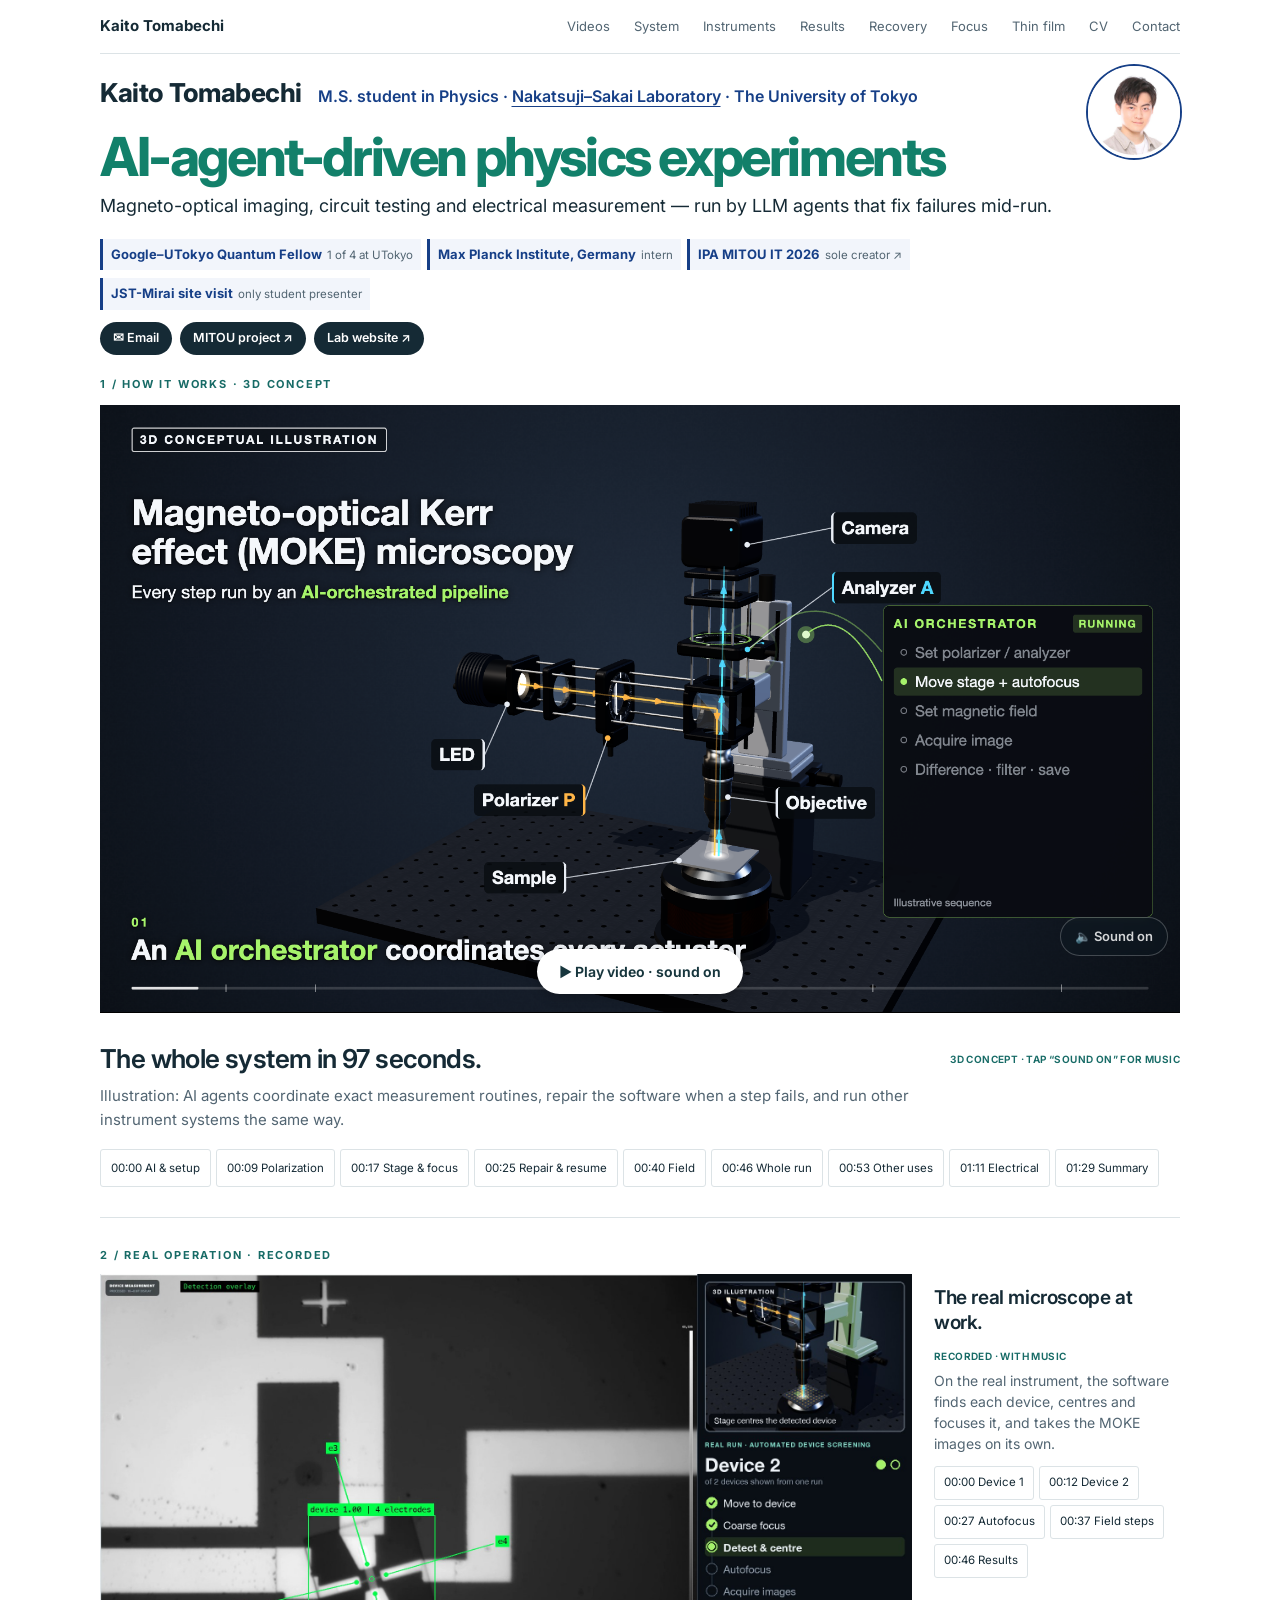
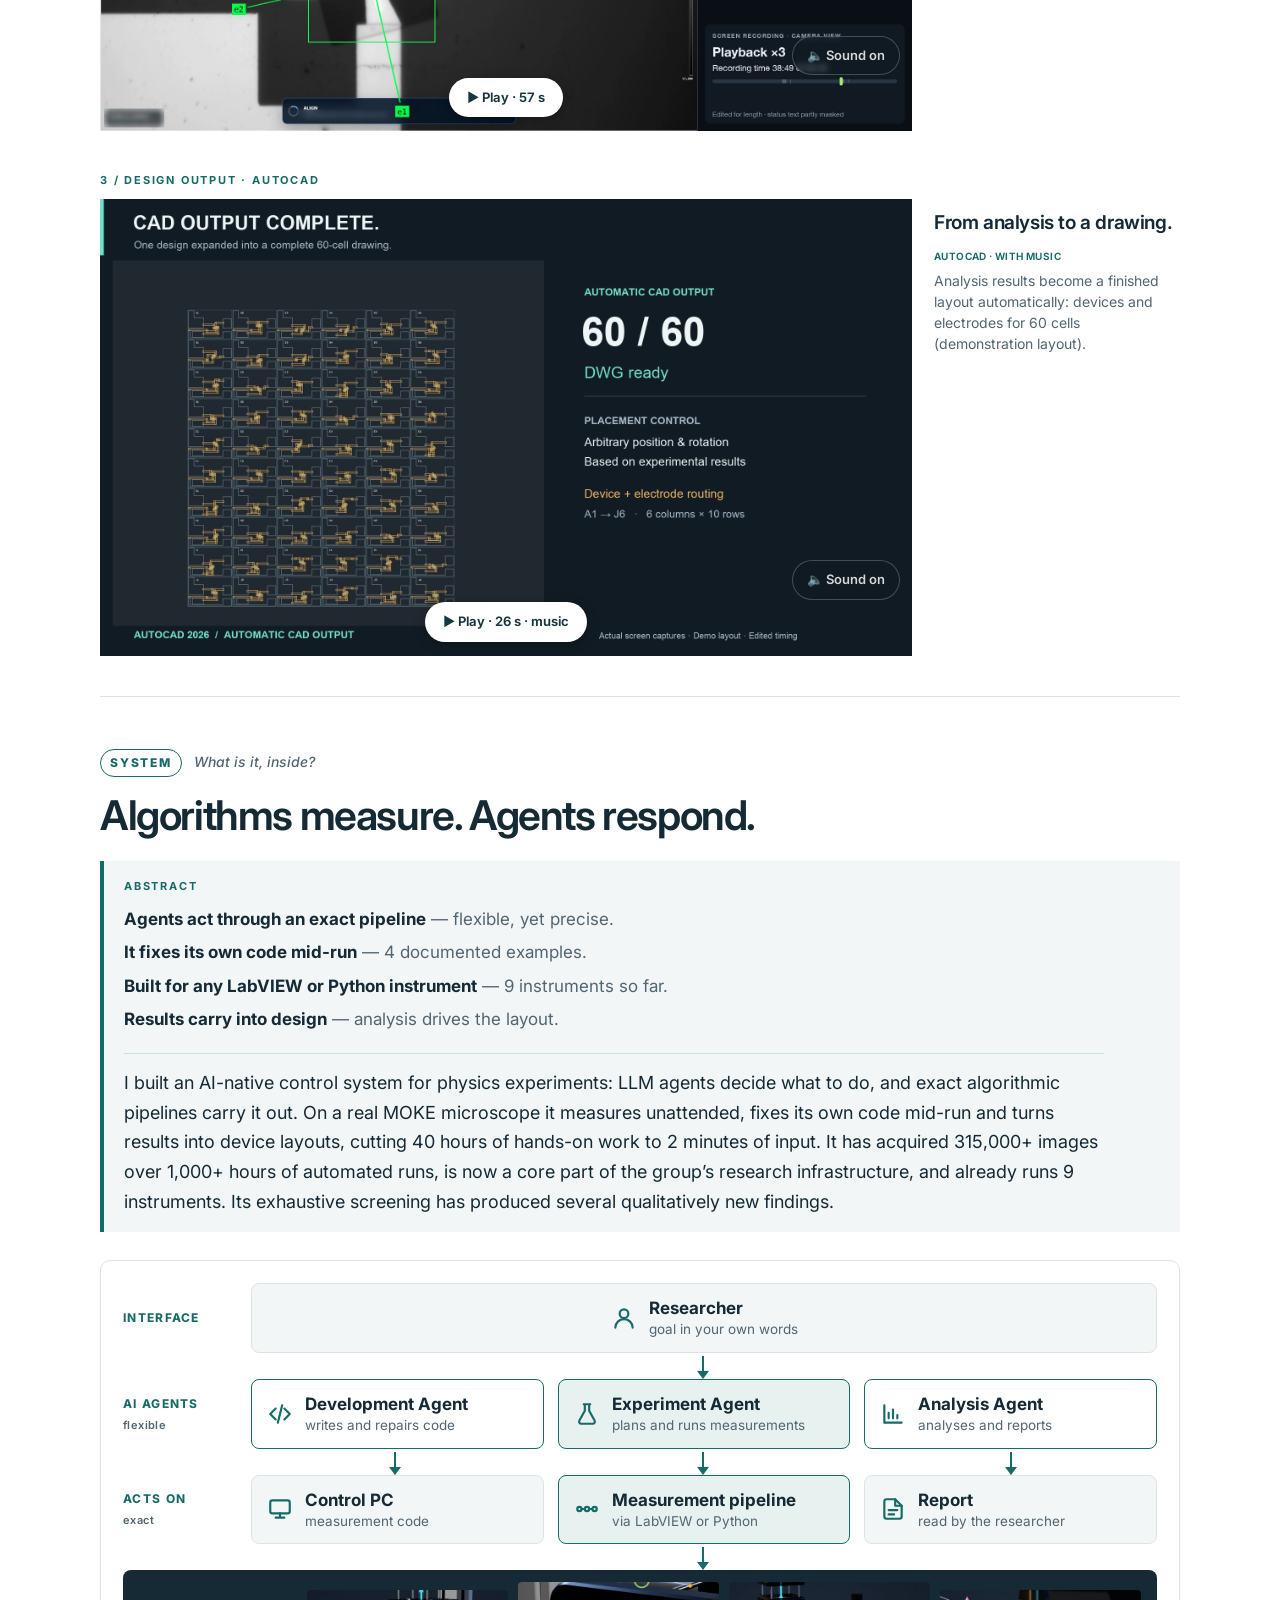
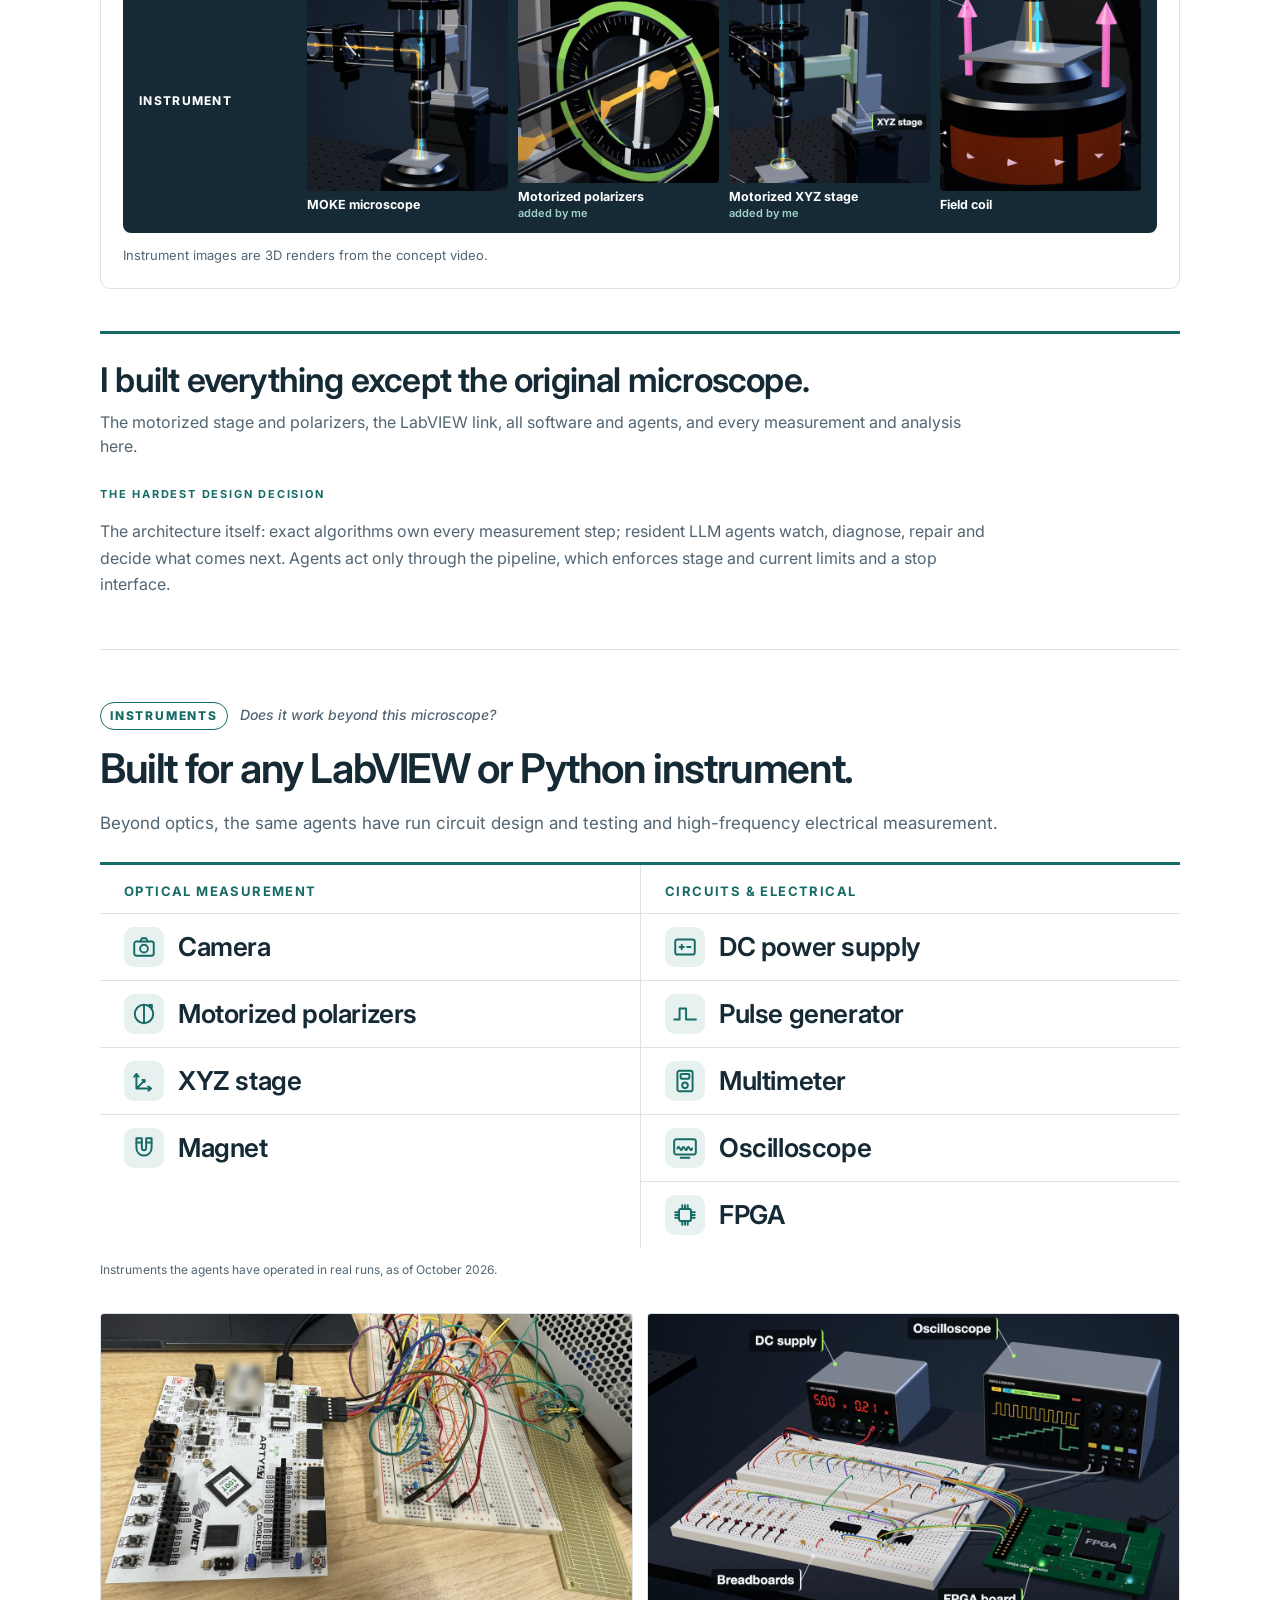
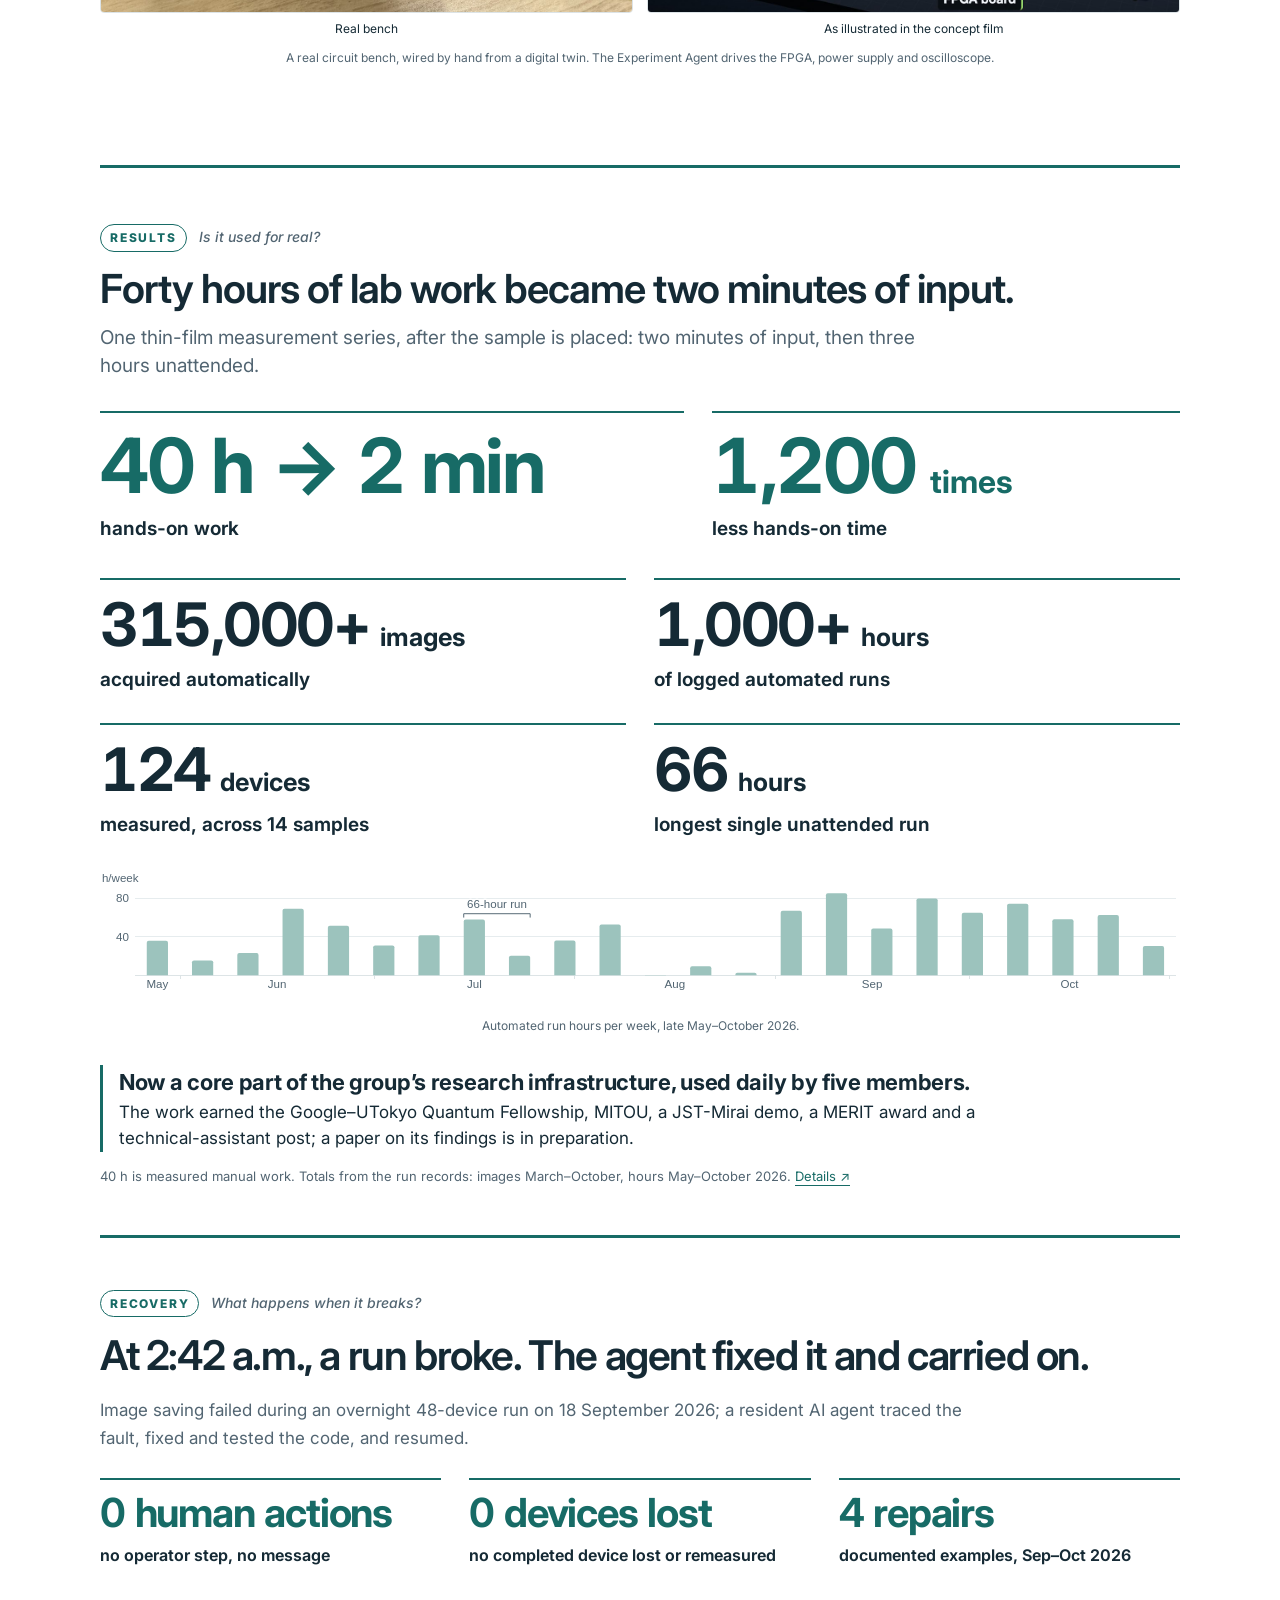
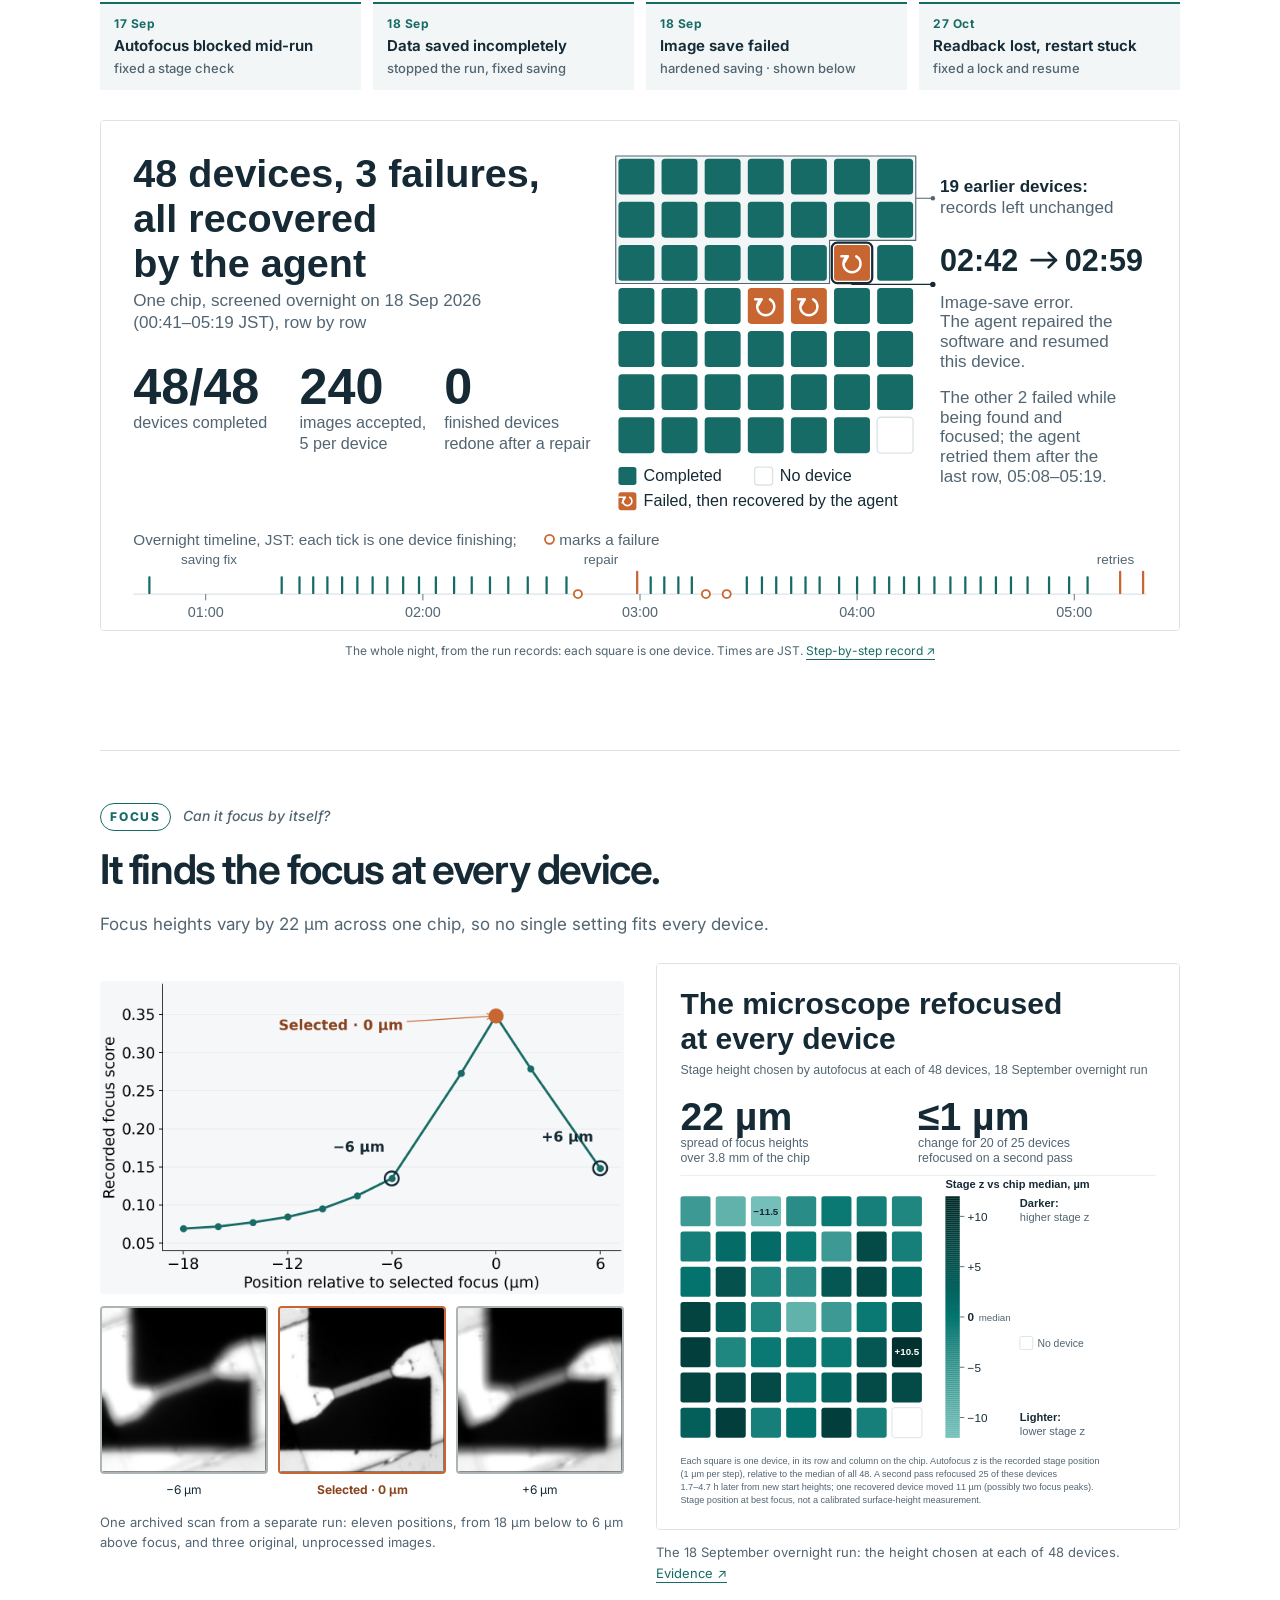
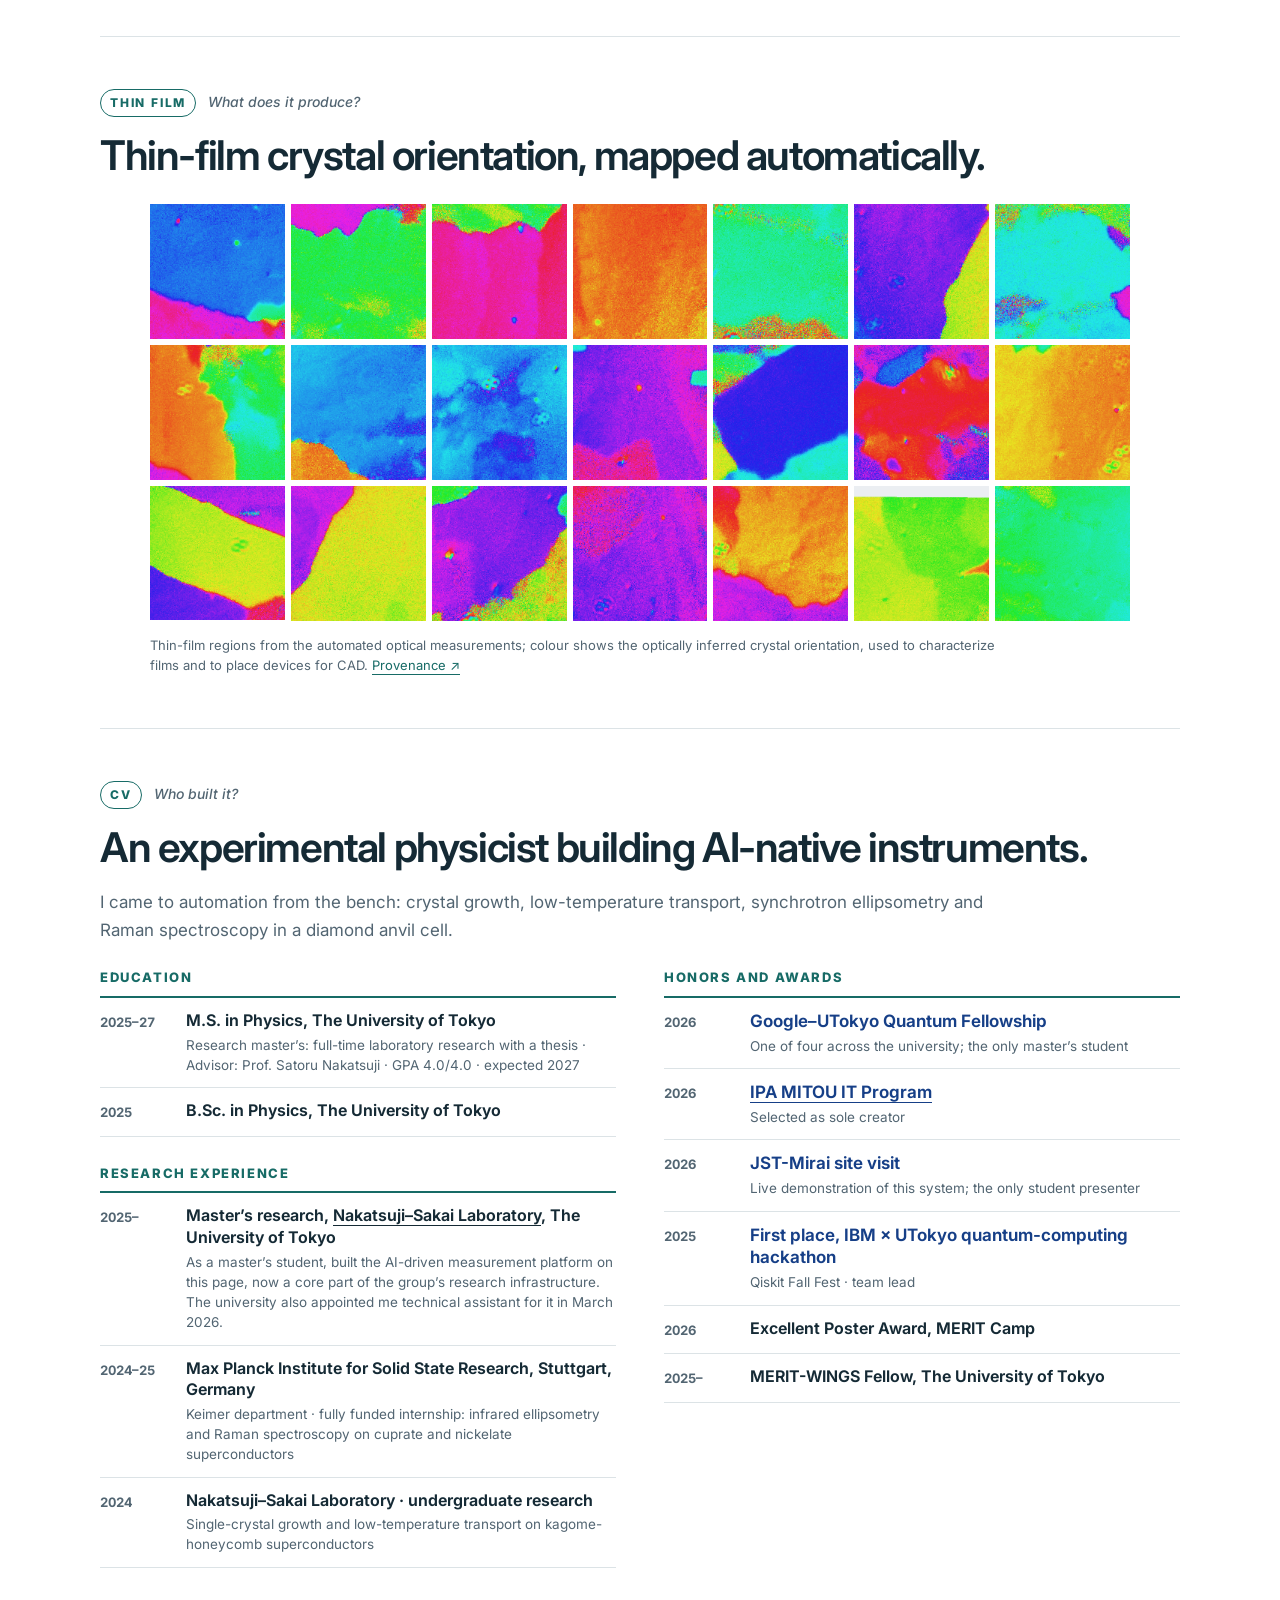
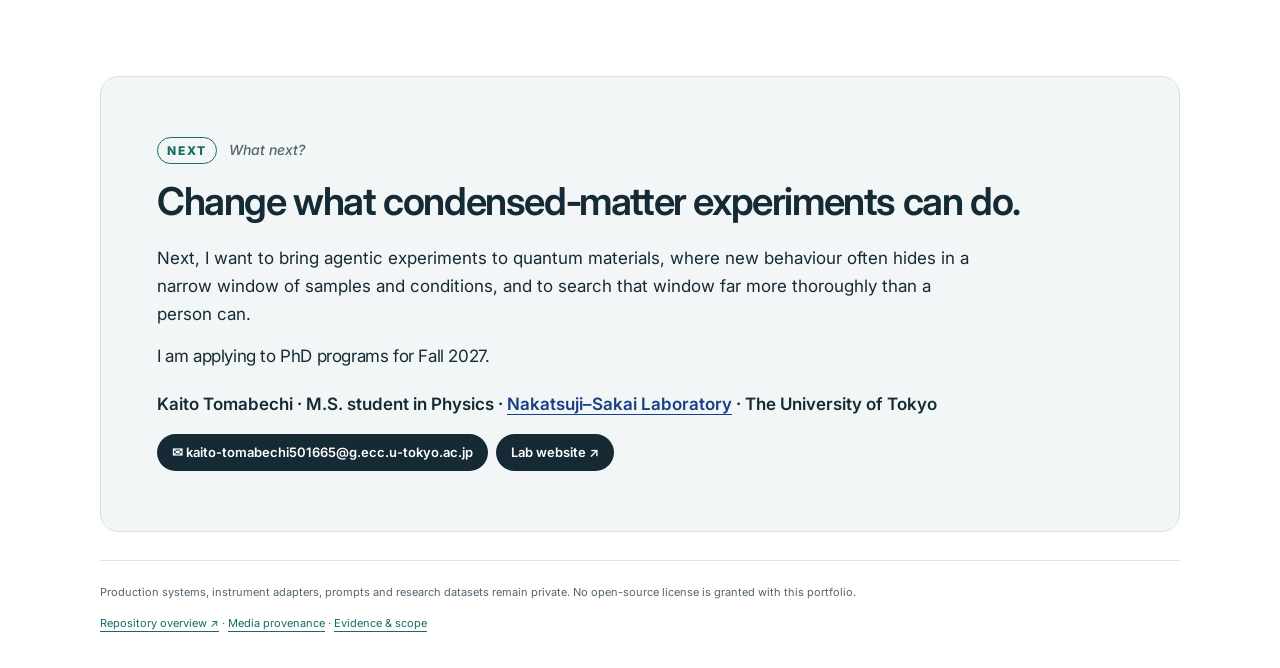
==== index.html @ 2dbbd6d9 "Publish AI-agent-driven physics experiments portfolio Co-Authored-By: Claude Opus 5.5 <noreply@anthr" ====
<!DOCTYPE html>

<html lang="en">
<head><meta charset="utf-8"/><meta content="width=device-width,initial-scale=1" name="viewport"/><meta content="noindex,nofollow" name="robots"/><meta content="Kaito Tomabechi built AI agents that run physics experiments: a MOKE microscope, circuit testing and electrical measurement, with agents that repair the software mid-run." name="description"/><meta content="light" name="color-scheme"/><meta content="AI-agent-driven physics experiments — Kaito Tomabechi" property="og:title"/><meta content="AI agents that run physics experiments: a MOKE microscope, circuit testing and electrical measurement, with agents that repair the software mid-run." property="og:description"/><meta content="website" property="og:type"/><meta content="https://kaito-tomabechi.github.io/" property="og:url"/><meta content="https://kaito-tomabechi.github.io/assets/moke-concept-poster-v7.png" property="og:image"/><meta content="summary_large_image" name="twitter:card"/><title>AI-agent-driven physics experiments — Kaito Tomabechi</title><link href="https://fonts.googleapis.com" rel="preconnect"/><link crossorigin="" href="https://fonts.gstatic.com" rel="preconnect"/><link href="https://fonts.googleapis.com/css2?family=Inter:opsz,wght@14..32,400..800&amp;display=swap" rel="stylesheet"/><link href="assets/site.css" rel="stylesheet"/><script defer="" src="assets/portfolio.js"></script></head>
<body><a class="skip" href="#main">Skip to content</a>
<header class="masthead shell"><a class="name" href="#main">Kaito Tomabechi</a><nav aria-label="Main sections"><a href="#recording">Videos</a><a href="#system">System</a><a href="#instruments">Instruments</a><a href="#impact">Results</a><a href="#recovery">Recovery</a><a href="#focus">Focus</a><a href="#results">Thin film</a><a href="#about">CV</a><a href="#contact">Contact</a></nav></header>
<main class="shell" id="main">
<section class="intro compact"><div class="identity"><div class="id-visuals"><img alt="Kaito Tomabechi" class="headshot" height="480" src="assets/kaito-tomabechi.jpg" width="480"/></div><p class="id-line"><span class="id-name">Kaito Tomabechi</span><span class="id-role">M.S. student in Physics · <a href="https://nakatsuji-lab.phys.s.u-tokyo.ac.jp/">Nakatsuji–Sakai Laboratory</a> · The University of Tokyo</span></p></div><h1>AI-agent-driven physics experiments</h1><p class="lead">Magneto-optical imaging, circuit testing and electrical measurement — run by LLM agents that fix failures mid-run.</p><ul class="honors chips"><li><strong>Google–UTokyo Quantum Fellow</strong><span>1 of 4 at UTokyo</span></li><li><strong>Max Planck Institute, Germany</strong><span>intern</span></li><li><a href="https://www.ipa.go.jp/jinzai/mitou/it/2026/gaiyou-tk-3.html"><strong>IPA MITOU IT 2026</strong><span>sole creator ↗</span></a></li><li><strong>JST-Mirai site visit</strong><span>only student presenter</span></li></ul><nav aria-label="Links" class="link-buttons"><a href="mailto:kaito-tomabechi501665@g.ecc.u-tokyo.ac.jp">✉ Email</a><a href="https://www.ipa.go.jp/jinzai/mitou/it/2026/gaiyou-tk-3.html">MITOU project ↗</a><a href="https://nakatsuji-lab.phys.s.u-tokyo.ac.jp/">Lab website ↗</a></nav></section>
<section class="hero" id="recording"><p class="eyebrow film-step">1 / How it works · 3D concept</p><figure><div class="media-player"><video aria-label="97-second 3D concept: AI orchestration of a MOKE microscope with unattended software repair, then two other use cases run by the same AI layer, circuit design and test and high-frequency electrical measurement, with music and sound effects" controls="" height="1080" data-headlines='[[0,"01 · One objective: light down, reflection up"],[4.5,"01 · An AI orchestrator coordinates every actuator"],[9,"02 · Polarizer and analyzer angles, set by software"],[17.5,"03 · The stage moves the whole optical head"],[25,"03 · A step fails → the LLM patches it and resumes"],[40.5,"04 · Field along the sample normal, reversed by software"],[46.5,"05 · AI orchestrates the whole run"],[52.9,"Other use cases · The same AI layer runs other instrument systems"],[55.4,"Use case 1 · Circuit design & test"],[71.8,"Use case 2 · High-frequency electrical measurement"],[89.2,"Summary · One AI layer across instrument systems"]]' id="concept-video" muted="" playsinline="" poster="assets/moke-concept-poster-v7.png" preload="none" width="1920"><source src="assets/moke-concept-v7.mp4" type="video/mp4"/><a href="assets/moke-concept-v7.mp4">Open video</a></video><button aria-label="Play 97-second concept video with sound" class="poster-play" hidden="" type="button"><img alt="" height="1080" src="assets/moke-concept-poster-v7.png" width="1920"/><span class="play-label">▶ Play video · sound on</span></button><button class="sound-toggle" data-video="concept-video" hidden="" type="button">🔈 Sound on</button><div class="film-end" hidden=""><p>That was the concept. Next, the real system:</p><a href="#real-operation">Watch real operation →</a><button class="film-replay" type="button">↺ Replay</button></div></div><p aria-hidden="true" class="now-playing" data-video="concept-video"></p><figcaption><div class="caption-heading"><h2>The whole system in 97 seconds.</h2><span class="tag">3D concept · Tap “Sound on” for music</span></div><p>Illustration: AI agents coordinate exact measurement routines, repair the software when a step fails, and run other instrument systems the same way.</p></figcaption></figure><div aria-label="3D concept chapters" class="chapter-links"><button data-seek="0" data-video="concept-video">00:00 AI &amp; setup</button><button data-seek="9" data-video="concept-video">00:09 Polarization</button><button data-seek="17.5" data-video="concept-video">00:17 Stage &amp; focus</button><button data-seek="25" data-video="concept-video">00:25 Repair &amp; resume</button><button data-seek="40.5" data-video="concept-video">00:40 Field</button><button data-seek="46.5" data-video="concept-video">00:46 Whole run</button><button data-seek="52.9" data-video="concept-video">00:53 Other uses</button><button data-seek="70.8" data-video="concept-video">01:11 Electrical</button><button data-seek="88.6" data-video="concept-video">01:29 Summary</button></div><div class="video-rail"><figure class="rail-item" id="real-operation"><p class="eyebrow">2 / Real operation · recorded</p><div class="media-player"><video aria-label="57-second edited video: screen recording of the real microscope at 3 to 8 times speed, as software focuses and images two example devices from one run, including MOKE difference images; then a separate archived autofocus run, a field-step illustration, and results from other runs. Music, no speech." controls="" height="1080" id="overview-video" muted="" playsinline="" poster="assets/real-operation-poster.jpg?v=2" preload="metadata" width="1920"><source src="assets/real-operation.mp4?v=2" type="video/mp4"/><track kind="captions" label="English" src="assets/real-operation-en.vtt?v=2" srclang="en"/><track kind="chapters" label="Chapters" src="assets/real-operation-chapters.vtt?v=2" srclang="en"/><a href="assets/real-operation.mp4">Open video</a></video><button aria-label="Play the 57-second recorded operation video with music" class="poster-play" hidden="" type="button"><img alt="" height="1080" src="assets/real-operation-poster.jpg?v=2" width="1920"/><span class="play-label">▶ Play · 57 s</span></button><button class="sound-toggle" data-video="overview-video" hidden="" type="button">🔈 Sound on</button><div class="film-end" hidden=""><p>That was the real system.</p><a href="#impact">See the results ↓</a><button class="film-replay" type="button">↺ Replay</button></div></div><figcaption><h3>The real microscope at work.</h3><span class="tag">Recorded · with music</span><p>On the real instrument, the software finds each device, centres and focuses it, and takes the MOKE images on its own.</p></figcaption><div aria-label="Recorded operation chapters" class="chapter-links compact"><button data-seek="0" data-video="overview-video">00:00 Device 1</button><button data-seek="12.37" data-video="overview-video">00:12 Device 2</button><button data-seek="27.57" data-video="overview-video">00:27 Autofocus</button><button data-seek="37.37" data-video="overview-video">00:37 Field steps</button><button data-seek="46.77" data-video="overview-video">00:46 Results</button></div></figure><figure class="rail-item" id="cad-output"><p class="eyebrow">3 / Design output · AutoCAD</p><div class="media-player"><video aria-label="Automated CAD generation across 60 cells, with background music" controls="" height="1080" id="cad-video" loop="" muted="" playsinline="" poster="assets/autocad-automation-poster-v7.png" preload="metadata" width="1920"><source src="assets/autocad-automation-momentum-v7.mp4" type="video/mp4"/><a href="assets/autocad-automation-momentum-v7.mp4">Open video</a></video><button aria-label="Play the 26-second automated CAD output video with music" class="poster-play" hidden="" type="button"><img alt="" height="1080" src="assets/autocad-automation-poster-v7.png" width="1920"/><span class="play-label">▶ Play · 26 s · music</span></button><button class="sound-toggle" data-video="cad-video" hidden="" type="button">🔈 Sound on</button></div><figcaption><h3>From analysis to a drawing.</h3><span class="tag">AutoCAD · with music</span><p>Analysis results become a finished layout automatically: devices and electrodes for 60 cells (demonstration layout).</p></figcaption></figure></div></section>
<section aria-labelledby="system-title" class="chapter system" id="system"><div class="section-head"><p class="eyebrow sec"><span class="sec-name">System</span><span class="sec-q">What is it, inside?</span></p><h2 id="system-title">Algorithms measure. Agents respond.</h2></div><div class="abstract"><p class="eyebrow">Abstract</p><ul class="abstract-list"><li><strong>Agents act through an exact pipeline</strong> — flexible, yet precise.</li><li><strong>It fixes its own code mid-run</strong> — 4 documented examples.</li><li><strong>Built for any LabVIEW or Python instrument</strong> — 9 instruments so far.</li><li><strong>Results carry into design</strong> — analysis drives the layout.</li></ul><p class="abstract-text">I built an AI-native control system for physics experiments: LLM agents decide what to do, and exact algorithmic pipelines carry it out. On a real MOKE microscope it measures unattended, fixes its own code mid-run and turns results into device layouts, cutting 40 hours of hands-on work to 2 minutes of input. It has acquired 315,000+ images over 1,000+ hours of automated runs, is now a core part of the group’s research infrastructure, and already runs 9 instruments. Its exhaustive screening has produced several qualitatively new findings.</p></div><figure aria-label="System architecture: the researcher gives a goal; three AI agents act on the control PC, the measurement pipeline and the report; the pipeline drives the instrument through LabVIEW or Python" class="arch"><div class="arch-row"><p class="arch-label">Interface</p><div class="arch-body"><div class="arch-card wide"><svg aria-hidden="true" class="ico" fill="none" stroke="currentColor" stroke-linecap="round" stroke-linejoin="round" stroke-width="2" viewBox="0 0 24 24"><circle cx="12" cy="8" r="4"/><path d="M4 21c0-4.4 3.6-8 8-8s8 3.6 8 8"/></svg><p><strong>Researcher</strong><small>goal in your own words</small></p></div></div></div><div aria-hidden="true" class="arch-arrows one"><i></i></div><div class="arch-row"><p class="arch-label">AI agents<small>flexible</small></p><div class="arch-body arch-cols"><div class="arch-card"><svg aria-hidden="true" class="ico" fill="none" stroke="currentColor" stroke-linecap="round" stroke-linejoin="round" stroke-width="2" viewBox="0 0 24 24"><path d="M8 7l-5 5 5 5M16 7l5 5-5 5M14 4l-4 16"/></svg><p><strong>Development Agent</strong><small>writes and repairs code</small></p></div><div class="arch-card main"><svg aria-hidden="true" class="ico" fill="none" stroke="currentColor" stroke-linecap="round" stroke-linejoin="round" stroke-width="2" viewBox="0 0 24 24"><path d="M9 3h6M10 3v6l-5 9a2 2 0 0 0 2 3h10a2 2 0 0 0 2-3l-5-9V3"/></svg><p><strong>Experiment Agent</strong><small>plans and runs measurements</small></p></div><div class="arch-card"><svg aria-hidden="true" class="ico" fill="none" stroke="currentColor" stroke-linecap="round" stroke-linejoin="round" stroke-width="2" viewBox="0 0 24 24"><path d="M4 20V4M4 20h16M8 16v-5M12 16V8M16 16v-3"/></svg><p><strong>Analysis Agent</strong><small>analyses and reports</small></p></div></div></div><div aria-hidden="true" class="arch-arrows three"><i></i><i></i><i></i></div><div class="arch-row"><p class="arch-label">Acts on<small>exact</small></p><div class="arch-body arch-cols"><div class="arch-target"><svg aria-hidden="true" class="ico" fill="none" stroke="currentColor" stroke-linecap="round" stroke-linejoin="round" stroke-width="2" viewBox="0 0 24 24"><rect x="3" y="4" width="18" height="12" rx="2"/><path d="M8 20h8M12 16v4"/></svg><p><strong>Control PC</strong><small>measurement code</small></p></div><div class="arch-target main"><svg aria-hidden="true" class="ico" fill="none" stroke="currentColor" stroke-linecap="round" stroke-linejoin="round" stroke-width="2" viewBox="0 0 24 24"><circle cx="5" cy="12" r="2"/><circle cx="12" cy="12" r="2"/><circle cx="19" cy="12" r="2"/><path d="M7 12h3M14 12h3"/></svg><p><strong>Measurement pipeline</strong><small>via LabVIEW or Python</small></p></div><div class="arch-target"><svg aria-hidden="true" class="ico" fill="none" stroke="currentColor" stroke-linecap="round" stroke-linejoin="round" stroke-width="2" viewBox="0 0 24 24"><path d="M14 3H6a2 2 0 0 0-2 2v14a2 2 0 0 0 2 2h12a2 2 0 0 0 2-2V9z"/><path d="M14 3v6h6M8 13h8M8 17h5"/></svg><p><strong>Report</strong><small>read by the researcher</small></p></div></div></div><div aria-hidden="true" class="arch-arrows mid"><i></i></div><div class="stack-row s-inst"><p class="stack-label">Instrument</p><div class="stack-body gallery"><figure><img alt="MOKE microscope" height="480" loading="lazy" src="assets/arch-microscope.jpg" width="480"/><figcaption>MOKE microscope</figcaption></figure><figure class="added"><img alt="Motorized polarizer" height="480" loading="lazy" src="assets/arch-polarizer.jpg" width="480"/><figcaption>Motorized polarizers<em>added by me</em></figcaption></figure><figure class="added"><img alt="Motorized XYZ stage" height="480" loading="lazy" src="assets/arch-stage.jpg" width="480"/><figcaption>Motorized XYZ stage<em>added by me</em></figcaption></figure><figure><img alt="Field coil" height="480" loading="lazy" src="assets/arch-coil.jpg" width="480"/><figcaption>Field coil</figcaption></figure></div></div><p class="stack-note">Instrument images are 3D renders from the concept video.</p></figure><div class="built-claim"><h3>I built everything except the original microscope.</h3><p>The motorized stage and polarizers, the LabVIEW link, all software and agents, and every measurement and analysis here.</p></div><div class="design-note"><p class="eyebrow">The hardest design decision</p><p>The architecture itself: exact algorithms own every measurement step; resident LLM agents watch, diagnose, repair and decide what comes next. Agents act only through the pipeline, which enforces stage and current limits and a stop interface.</p></div></section>
<section aria-labelledby="instruments-title" class="chapter instruments" id="instruments"><div class="section-head"><p class="eyebrow sec"><span class="sec-name">Instruments</span><span class="sec-q">Does it work beyond this microscope?</span></p><h2 id="instruments-title">Built for any LabVIEW or Python instrument.</h2><p>Beyond optics, the same agents have run circuit design and testing and high-frequency electrical measurement.</p></div><div class="instrument-table" role="table" aria-label="Instruments the agents have operated"><div class="inst-col" role="rowgroup"><p class="inst-head" role="row">Optical measurement</p><ul><li><svg aria-hidden="true" class="inst-ico" fill="none" stroke="currentColor" stroke-linecap="round" stroke-linejoin="round" stroke-width="1.8" viewBox="0 0 24 24"><rect x="3" y="7" width="18" height="13" rx="2"/><circle cx="12" cy="13.5" r="3.6"/><path d="M8.5 7l1.5-3h4l1.5 3"/></svg><span>Camera</span></li><li><svg aria-hidden="true" class="inst-ico" fill="none" stroke="currentColor" stroke-linecap="round" stroke-linejoin="round" stroke-width="1.8" viewBox="0 0 24 24"><circle cx="12" cy="12" r="8.5"/><path d="M12 3.5v17"/><path d="M17.5 5.5l1.8-1.8M19.3 3.7v2.6M19.3 3.7h-2.6"/></svg><span>Motorized polarizers</span></li><li><svg aria-hidden="true" class="inst-ico" fill="none" stroke="currentColor" stroke-linecap="round" stroke-linejoin="round" stroke-width="1.8" viewBox="0 0 24 24"><path d="M5 19V6M5 19h13M5 19l7.5-7.5"/><path d="M3 8l2-2.5L7 8M16 17l2.5 2-2.5 2M10.5 11h2v2"/></svg><span>XYZ stage</span></li><li><svg aria-hidden="true" class="inst-ico" fill="none" stroke="currentColor" stroke-linecap="round" stroke-linejoin="round" stroke-width="1.8" viewBox="0 0 24 24"><path d="M5 3h5v9a2 2 0 0 0 4 0V3h5v9a7 7 0 0 1-14 0z"/><path d="M5 7h5M14 7h5"/></svg><span>Magnet</span></li></ul></div><div class="inst-col" role="rowgroup"><p class="inst-head" role="row">Circuits &amp; electrical</p><ul><li><svg aria-hidden="true" class="inst-ico" fill="none" stroke="currentColor" stroke-linecap="round" stroke-linejoin="round" stroke-width="1.8" viewBox="0 0 24 24"><rect x="3" y="5" width="18" height="14" rx="2"/><path d="M7 12h4M9 10v4M14 12h3"/></svg><span>DC power supply</span></li><li><svg aria-hidden="true" class="inst-ico" fill="none" stroke="currentColor" stroke-linecap="round" stroke-linejoin="round" stroke-width="1.8" viewBox="0 0 24 24"><path d="M2 17h5V7h6v10h9"/></svg><span>Pulse generator</span></li><li><svg aria-hidden="true" class="inst-ico" fill="none" stroke="currentColor" stroke-linecap="round" stroke-linejoin="round" stroke-width="1.8" viewBox="0 0 24 24"><rect x="5" y="2.5" width="14" height="19" rx="2"/><rect x="8" y="5.5" width="8" height="4.5" rx="1"/><circle cx="12" cy="16" r="2.6"/></svg><span>Multimeter</span></li><li><svg aria-hidden="true" class="inst-ico" fill="none" stroke="currentColor" stroke-linecap="round" stroke-linejoin="round" stroke-width="1.8" viewBox="0 0 24 24"><rect x="2" y="4" width="20" height="14" rx="2"/><path d="M5 12.5c1.5-5 3 5 4.5 0s3 5 4.5 0 3 5 4.5 0"/><path d="M8 21h8"/></svg><span>Oscilloscope</span></li><li><svg aria-hidden="true" class="inst-ico" fill="none" stroke="currentColor" stroke-linecap="round" stroke-linejoin="round" stroke-width="1.8" viewBox="0 0 24 24"><rect x="6.5" y="6.5" width="11" height="11" rx="1.5"/><path d="M9.5 3v3.5M12 3v3.5M14.5 3v3.5M9.5 17.5V21M12 17.5V21M14.5 17.5V21M3 9.5h3.5M3 12h3.5M3 14.5h3.5M17.5 9.5H21M17.5 12H21M17.5 14.5H21"/></svg><span>FPGA</span></li></ul></div></div><p class="fine">Instruments the agents have operated in real runs, as of October 2026.</p><figure class="data-figure bench-pair"><div class="bench-images"><figure><img alt="Real circuit bench: an FPGA development board connected by jumper wires to a hand-wired breadboard circuit" height="720" loading="lazy" src="assets/circuit-bench.jpg" width="1280"/><figcaption>Real bench</figcaption></figure><figure><img alt="Illustration from the concept film: DC supply, oscilloscope, breadboards and FPGA board" height="720" loading="lazy" src="assets/circuit-bench-twin.jpg" width="1280"/><figcaption>As illustrated in the concept film</figcaption></figure></div><figcaption>A real circuit bench, wired by hand from a digital twin. The Experiment Agent drives the FPGA, power supply and oscilloscope.</figcaption></figure></section>
<section aria-labelledby="impact-title" class="impact" id="impact"><p class="eyebrow sec"><span class="sec-name">Results</span><span class="sec-q">Is it used for real?</span></p><h2 id="impact-title">Forty hours of lab work became two minutes of input.</h2><p class="impact-sub">One thin-film measurement series, after the sample is placed: two minutes of input, then three hours unattended.</p><div class="impact-pair"><div><strong>40 h → 2 min</strong><span>hands-on work</span></div><div><strong>1,200<small> times</small></strong><span>less hands-on time</span></div></div><div class="impact-totals"><div><strong>315,000+<small> images</small></strong><span>acquired automatically</span></div><div><strong>1,000+<small> hours</small></strong><span>of logged automated runs</span></div><div><strong>124<small> devices</small></strong><span>measured, across 14 samples</span></div><div><strong>66<small> hours</small></strong><span>longest single unattended run</span></div></div><figure class="data-figure weekly"><img alt="Bar chart of all logged automated run hours per week from late May to October 2026, about 1,013 hours in total: most weeks log 20 to 85 hours; the 66-hour unattended run spans the weeks of 13 and 20 July" height="140" src="assets/weekly-hours.svg" width="1120"/><figcaption>Automated run hours per week, late May–October 2026.</figcaption></figure><p class="real-use"><strong>Now a core part of the group’s research infrastructure, used daily by five members.</strong> The work earned the Google–UTokyo Quantum Fellowship, MITOU, a JST-Mirai demo, a MERIT award and a technical-assistant post; a paper on its findings is in preparation.</p><p class="impact-note">40 h is measured manual work. Totals from the run records: images March–October, hours May–October 2026. <a href="docs/evidence.html#impact">Details ↗</a></p></section>
<section class="chapter recovery" id="recovery"><div class="section-head"><p class="eyebrow sec"><span class="sec-name">Recovery</span><span class="sec-q">What happens when it breaks?</span></p><h2>At 2:42 a.m., a run broke. The agent fixed it and carried on.</h2><p>Image saving failed during an overnight 48-device run on 18 September 2026; a resident AI agent traced the fault, fixed and tested the code, and resumed.</p></div><div class="recovery-numbers"><div><strong>0 human actions</strong><span>no operator step, no message</span></div><div><strong>0 devices lost</strong><span>no completed device lost or remeasured</span></div><div><strong>4 repairs</strong><span>documented examples, Sep–Oct 2026</span></div></div><ol class="repair-list" aria-label="Four documented repairs"><li><time>17 Sep</time>Autofocus blocked mid-run<span>fixed a stage check</span></li><li><time>18 Sep</time>Data saved incompletely<span>stopped the run, fixed saving</span></li><li><time>18 Sep</time>Image save failed<span>hardened saving · shown below</span></li><li><time>27 Oct</time>Readback lost, restart stuck<span>fixed a lock and resume</span></li></ol><figure class="data-figure"><picture><source media="(max-width: 700px)" srcset="assets/overnight-run-map-portrait.svg"/><img alt="Operations map of the overnight 18 September 2026 run: 48 of 48 devices completed, 240 images, three device failures each recovered by the agent, and no finished device redone" height="1134" src="assets/overnight-run-map.svg" width="2400"/></picture><figcaption>The whole night, from the run records: each square is one device. Times are JST. <a href="docs/evidence.html#recovery">Step-by-step record ↗</a></figcaption></figure></section>
<section class="chapter" id="focus"><div class="section-head"><p class="eyebrow sec"><span class="sec-name">Focus</span><span class="sec-q">Can it focus by itself?</span></p><h2>It finds the focus at every device.</h2><p>Focus heights vary by 22 µm across one chip, so no single setting fits every device.</p></div><div class="focus-pair"><figure class="focus-scan"><img alt="Recorded scores at eleven focus positions, with the selected position at zero" class="focus-chart" height="774" loading="lazy" src="assets/focus-score.png" width="1296"/><div class="focus-images"><figure><img alt="Same device in the focus scan, six micrometres below the selected position" height="396" loading="lazy" src="assets/focus-scan-low.jpg" width="396"/><figcaption>−6 µm</figcaption></figure><figure class="chosen"><img alt="The same device at the selected focus position" height="396" loading="lazy" src="assets/focus-scan-best.jpg" width="396"/><figcaption>Selected · 0 µm</figcaption></figure><figure><img alt="Same device in the focus scan, six micrometres above the selected position" height="396" loading="lazy" src="assets/focus-scan-high.jpg" width="396"/><figcaption>+6 µm</figcaption></figure></div><figcaption>One archived scan from a separate run: eleven positions, from 18 µm below to 6 µm above focus, and three original, unprocessed images.</figcaption></figure><figure class="focus-night"><img alt="Autofocus height map for the 18 September overnight run: the stage height chosen at each of 48 devices spans 22 micrometres; 20 of 25 devices refocused on a second pass changed by 1 micrometre or less" height="1732" src="assets/focus-height-map.svg" width="1600"/><figcaption>The 18 September overnight run: the height chosen at each of 48 devices. <a href="docs/evidence.html#focus">Evidence ↗</a></figcaption></figure></div></section>
<section class="chapter" id="results"><div class="section-head"><p class="eyebrow sec"><span class="sec-name">Thin film</span><span class="sec-q">What does it produce?</span></p><h2>Thin-film crystal orientation, mapped automatically.</h2></div><figure class="film-grid-figure"><div class="film-grid"><img alt="" height="360" loading="lazy" src="assets/film-orientation-01.png" width="360"/><img alt="" height="360" loading="lazy" src="assets/film-orientation-02.png" width="360"/><img alt="" height="360" loading="lazy" src="assets/film-orientation-03.png" width="360"/><img alt="" height="360" loading="lazy" src="assets/film-orientation-04.png" width="360"/><img alt="" height="360" loading="lazy" src="assets/film-orientation-05.png" width="360"/><img alt="" height="360" loading="lazy" src="assets/film-orientation-06.png" width="360"/><img alt="" height="360" loading="lazy" src="assets/film-orientation-07.png" width="360"/><img alt="" height="360" loading="lazy" src="assets/film-orientation-08.png" width="360"/><img alt="" height="360" loading="lazy" src="assets/film-orientation-09.png" width="360"/><img alt="" height="360" loading="lazy" src="assets/film-orientation-10.png" width="360"/><img alt="" height="360" loading="lazy" src="assets/film-orientation-11.png" width="360"/><img alt="" height="360" loading="lazy" src="assets/film-orientation-12.png" width="360"/><img alt="" height="360" loading="lazy" src="assets/film-orientation-13.png" width="360"/><img alt="" height="360" loading="lazy" src="assets/film-orientation-14.png" width="360"/><img alt="" height="360" loading="lazy" src="assets/film-orientation-15.png" width="360"/><img alt="" height="360" loading="lazy" src="assets/film-orientation-16.png" width="360"/><img alt="" height="360" loading="lazy" src="assets/film-orientation-17.png" width="360"/><img alt="" height="360" loading="lazy" src="assets/film-orientation-18.png" width="360"/><img alt="" height="360" loading="lazy" src="assets/film-orientation-19.png" width="360"/><img alt="" height="360" loading="lazy" src="assets/film-orientation-20.png" width="360"/><img alt="" height="360" loading="lazy" src="assets/film-orientation-21.png" width="360"/></div><figcaption>Thin-film regions from the automated optical measurements; colour shows the optically inferred crystal orientation, used to characterize films and to place devices for CAD. <a href="docs/media.html#film-orientation-crops">Provenance ↗</a></figcaption></figure></section>
<section class="chapter cv-section" id="about"><div class="section-head"><p class="eyebrow sec"><span class="sec-name">CV</span><span class="sec-q">Who built it?</span></p><h2>An experimental physicist building AI-native instruments.</h2><p>I came to automation from the bench: crystal growth, low-temperature transport, synchrotron ellipsometry and Raman spectroscopy in a diamond anvil cell.</p></div><div class="cv"><div class="cv-col"><div class="cv-group"><h3>Education</h3><ol class="cv-rows"><li><span class="cv-date">2025–27</span><div><strong>M.S. in Physics, The University of Tokyo</strong><span>Research master’s: full-time laboratory research with a thesis · Advisor: Prof. Satoru Nakatsuji · GPA 4.0/4.0 · expected 2027</span></div></li><li><span class="cv-date">2025</span><div><strong>B.Sc. in Physics, The University of Tokyo</strong></div></li></ol></div><div class="cv-group"><h3>Research experience</h3><ol class="cv-rows"><li><span class="cv-date">2025–</span><div><strong>Master’s research, <a href="https://nakatsuji-lab.phys.s.u-tokyo.ac.jp/">Nakatsuji–Sakai Laboratory</a>, The University of Tokyo</strong><span>As a master’s student, built the AI-driven measurement platform on this page, now a core part of the group’s research infrastructure. The university also appointed me technical assistant for it in March 2026.</span></div></li><li><span class="cv-date">2024–25</span><div><strong>Max Planck Institute for Solid State Research, Stuttgart, Germany</strong><span>Keimer department · fully funded internship: infrared ellipsometry and Raman spectroscopy on cuprate and nickelate superconductors</span></div></li><li><span class="cv-date">2024</span><div><strong>Nakatsuji–Sakai Laboratory · undergraduate research</strong><span>Single-crystal growth and low-temperature transport on kagome-honeycomb superconductors</span></div></li></ol></div></div><div class="cv-col"><div class="cv-group"><h3>Honors and awards</h3><ol class="cv-rows"><li class="major"><span class="cv-date">2026</span><div><strong>Google–UTokyo Quantum Fellowship</strong><span>One of four across the university; the only master’s student</span></div></li><li class="major"><span class="cv-date">2026</span><div><strong><a href="https://www.ipa.go.jp/jinzai/mitou/it/2026/gaiyou-tk-3.html">IPA MITOU IT Program</a></strong><span>Selected as sole creator</span></div></li><li class="major"><span class="cv-date">2026</span><div><strong>JST-Mirai site visit</strong><span>Live demonstration of this system; the only student presenter</span></div></li><li class="major"><span class="cv-date">2025</span><div><strong>First place, IBM × UTokyo quantum-computing hackathon</strong><span>Qiskit Fall Fest · team lead</span></div></li><li><span class="cv-date">2026</span><div><strong>Excellent Poster Award, MERIT Camp</strong></div></li><li><span class="cv-date">2025–</span><div><strong>MERIT-WINGS Fellow, The University of Tokyo</strong></div></li></ol></div></div></div></section>
<section class="contact closing" id="contact"><p class="eyebrow sec"><span class="sec-name">Next</span><span class="sec-q">What next?</span></p><h2>Change what condensed&#8209;matter experiments can do.</h2><p>Next, I want to bring agentic experiments to quantum materials, where new behaviour often hides in a narrow window of samples and conditions, and to search that window far more thoroughly than a person can.</p><p class="ask">I am applying to PhD programs for Fall 2027.</p><p class="id-role">Kaito Tomabechi · M.S. student in Physics · <a href="https://nakatsuji-lab.phys.s.u-tokyo.ac.jp/">Nakatsuji–Sakai Laboratory</a> · The University of Tokyo</p><nav aria-label="Contact links" class="link-buttons"><a href="mailto:kaito-tomabechi501665@g.ecc.u-tokyo.ac.jp">✉ kaito-tomabechi501665@g.ecc.u-tokyo.ac.jp</a><a href="https://nakatsuji-lab.phys.s.u-tokyo.ac.jp/">Lab website ↗</a></nav></section>
</main><footer class="shell footer"><p>Production systems, instrument adapters, prompts and research datasets remain private. No open-source license is granted with this portfolio.</p><p><a href="https://github.com/kaito-tomabechi/kaito-tomabechi.github.io">Repository overview ↗</a> · <a href="docs/media.html">Media provenance</a> · <a href="docs/evidence.html">Evidence &amp; scope</a></p></footer>
</body></html>
---- assets/site.css ----
:root{--ink:#152a35;--muted:#526572;--line:#dce3e6;--accent:#176b66;--paper:#fff;--soft:#f3f6f6;--orange:#bd6236}*{box-sizing:border-box}html{scroll-behavior:auto;scroll-padding-top:26px}body{margin:0;background:var(--paper);color:var(--ink);font-family:Inter,-apple-system,BlinkMacSystemFont,'Segoe UI',sans-serif;font-size:16px;line-height:1.65}p,h1,h2,h3,figure{margin:0}p+p{margin-top:13px}a{color:var(--accent);text-underline-offset:4px}button{font:inherit;cursor:pointer}img,video{display:block;width:100%;height:auto}video{background:#101c25}button,a,summary{-webkit-tap-highlight-color:transparent}a:focus-visible,button:focus-visible,summary:focus-visible{outline:3px solid #ac663e;outline-offset:5px}.shell{width:min(1120px,calc(100% - 80px));margin:auto}.masthead{display:flex;justify-content:space-between;align-items:center;padding:24px 0;border-bottom:1px solid var(--line)}.name{font-size:15px;font-weight:700;color:var(--ink);text-decoration:none}nav{display:flex;gap:24px;font-size:13px}nav a{text-decoration:none;color:var(--muted)}.skip{position:absolute;top:-100px;background:white;padding:12px;z-index:3}.skip:focus{top:8px}.intro{padding:48px 0 30px}.eyebrow{font-size:11px;letter-spacing:1.8px;text-transform:uppercase;font-weight:700;color:var(--accent);margin-bottom:15px}h1{font-size:clamp(38px,4.7vw,64px);letter-spacing:-2.7px;line-height:1.07;font-weight:650;max-width:1040px}h1 span{color:#536d7b}h2{font-size:clamp(30px,3.2vw,44px);letter-spacing:-1.4px;line-height:1.15;font-weight:620}h3{font-size:23px;line-height:1.3;letter-spacing:-.4px;font-weight:620}.lead{font-size:19px;max-width:880px;line-height:1.6;margin-top:24px}.byline{font-size:13px;color:var(--muted);margin-top:17px}.impact-line{border-left:3px solid var(--accent);margin-top:26px;padding-left:18px}.impact-line strong{display:block;font-size:19px;font-weight:600}.impact-line span{display:block;font-size:12px;color:var(--muted);margin-top:3px}.hero video{aspect-ratio:16/9;object-fit:contain}.hero figcaption{padding-top:20px}.caption-heading{display:flex;justify-content:space-between;gap:18px;align-items:center}.caption-heading h2{font-size:26px;letter-spacing:-.6px}.tag{display:inline-block;font-size:10px;letter-spacing:.4px;text-transform:uppercase;font-weight:650;color:var(--accent);white-space:nowrap}.hero figcaption>p{font-size:15px;color:var(--muted);max-width:850px;margin-top:10px}.chapter-links{display:flex;gap:6px;flex-wrap:wrap;margin:17px 0 12px}.chapter-links button,.case-controls button,.speed-button{border:1px solid var(--line);background:transparent;color:var(--ink);padding:10px 14px;min-height:44px;font-size:12px;border-radius:3px}.chapter-links button:hover,.case-controls button:hover,.speed-button:hover{background:#e7f1ef}.fine{font-size:12px;color:var(--muted);line-height:1.6}.chapter{padding:68px 0;border-top:1px solid var(--line);margin-top:44px}.section-head{max-width:820px;margin-bottom:32px}.section-head>p:last-child{font-size:17px;margin-top:20px;color:var(--muted)}.split{display:grid;grid-template-columns:1.3fr 1fr;gap:38px;align-items:center}figcaption{font-size:13px;color:var(--muted);margin-top:12px;line-height:1.6}figcaption h3{color:var(--ink);margin:12px 0}figcaption strong{color:var(--ink)}.numbered{list-style:none;counter-reset:steps;padding:0;margin:0}.numbered li{counter-increment:steps;padding:16px 0 16px 38px;position:relative;border-top:1px solid var(--line)}.numbered li:before{content:'0'counter(steps);position:absolute;left:0;top:19px;font-size:12px;color:var(--accent);font-weight:700}.numbered h3{font-size:19px}.numbered p{font-size:14px;color:var(--muted);margin-top:6px}.focus-evidence{margin-top:44px;padding:32px;background:var(--soft);display:grid;grid-template-columns:1fr 1fr;gap:36px;align-items:center}.focus-evidence h3{font-size:23px}.focus-evidence p:not(.eyebrow):not(.fine){font-size:14px;color:var(--muted);margin-top:10px}.focus-chart{margin-top:18px}.focus-images{display:grid;grid-template-columns:repeat(3,1fr);gap:10px}.focus-images img{border:2px solid transparent}.focus-images .chosen img{border-color:var(--accent)}.focus-images figcaption{font-size:11px;text-align:center;color:var(--ink);margin-top:6px}.focus-images+p{margin-top:18px}.operator-note{font-size:14px;color:var(--muted);margin-top:25px;max-width:950px}.recovery{border-top:3px solid var(--accent)}.recovery-layout{display:grid;grid-template-columns:1fr 1fr;gap:50px;align-items:start}.recovery-layout>div>p:not(.eyebrow){margin-top:16px;font-size:15px}.recovery-layout .fine{font-size:12px!important}.recovery-stats{display:flex;gap:40px;padding:20px 0}.recovery-stats p{margin:0}.recovery-stats strong{font-size:46px;line-height:1.2;display:block;font-weight:600;color:var(--accent)}.recovery-stats span{display:block;font-size:12px;max-width:170px}.recovery-figure{background:var(--soft);padding:26px}.case-meta{display:flex;justify-content:space-between;gap:12px;font-size:11px;color:var(--muted)}#recovery-grid{display:grid;grid-template-columns:repeat(8,1fr);gap:7px;margin:24px 0 15px}#recovery-grid i{aspect-ratio:1.3;display:grid;place-items:center;font-style:normal;border:1px solid #cdd5db;background:#e2e7eb;color:#5d707c;font-size:12px;border-radius:3px}#recovery-grid .done{background:#238477;color:white;border-color:#238477}#recovery-grid .fault{background:#c66a42;color:white;border-color:#c66a42}#recovery-grid .resumed{background:#238477;color:white;border:3px solid #d9964d}.grid-key{display:flex;gap:12px;font-size:10px;flex-wrap:wrap;color:var(--muted)}.grid-key i{display:inline-block;width:8px;height:8px;margin-right:4px}.grid-key .done{background:#238477}.grid-key .fault{background:#c66a42}.grid-key .pending{background:#cdd5db}.case-controls{display:flex;gap:6px;margin-top:20px;flex-wrap:wrap}.case-controls button{font-size:11px;padding:9px 10px}.case-controls [aria-pressed=true],.speed-button.active{color:white;background:var(--accent);border-color:var(--accent)}#case-caption{min-height:78px}#case-caption strong{display:block}.recovery-figure>.fine{margin-top:12px}.second-case{border-top:1px solid var(--line);padding-top:24px;margin-top:32px;font-size:14px;max-width:900px}.second-case .eyebrow{display:block}.second-case a{font-size:12px}.science-pair{display:grid;grid-template-columns:1fr 1fr;gap:48px}.science-pair article>p.fine{margin-top:13px}.science-pair video{aspect-ratio:1;object-fit:contain;background:#f5f7f8}.film-portrait>img{aspect-ratio:1;object-fit:contain;background:#f4f5f8;image-rendering:auto}.science-pair figcaption p{font-size:15px}.response-detail{margin-top:44px;padding-top:32px;border-top:1px solid var(--line)}.response-detail h3{margin-bottom:16px}.response-detail p{font-size:15px;color:var(--muted)}details{margin-top:18px;font-size:14px}summary{cursor:pointer;color:var(--accent);padding:10px 0}details p{padding:6px 0 12px}.cad-detail{grid-template-columns:1.5fr 1fr}.cad-detail h3{margin-bottom:16px}.cad-detail p{font-size:15px;color:var(--muted)}.cad-detail .fine{font-size:12px;margin-top:16px}.cad-detail a{font-size:12px}.architecture{border-top:3px solid var(--accent);background:var(--soft);padding:30px}.goal{text-align:center;border-bottom:1px solid var(--line);padding-bottom:24px}.goal span{display:block;font-size:11px;text-transform:uppercase;color:var(--accent);letter-spacing:1px}.goal strong{font-size:18px;font-weight:600}.cores{display:grid;grid-template-columns:repeat(3,1fr);gap:30px;padding:30px 0}.core-number{font-size:10px;text-transform:uppercase;letter-spacing:1px;color:var(--accent);font-weight:700}.cores h3{margin:10px 0;font-size:23px}.cores p{font-size:13px;color:var(--muted)}.cores a{font-size:11px}.execution{border-top:1px solid #b7ccc9;border-bottom:1px solid #b7ccc9;padding:19px 0}.execution>span{font-size:11px;text-transform:uppercase;letter-spacing:1px}.execution ol{display:flex;gap:10px;justify-content:space-between;padding:0;list-style:none;margin:10px 0 0}.execution li{font-size:13px;font-weight:600}.execution li+li:before{content:'→';margin-right:10px;color:var(--accent)}.feedback{text-align:center;font-size:13px;margin-top:19px;color:var(--accent)}.architecture+.fine{margin-top:12px}.loop-evidence{display:grid;grid-template-columns:1fr 1fr;gap:40px;margin-top:26px;font-size:14px}.loop-evidence p{font-size:13px;color:var(--muted);margin-top:7px}.apparatus{display:grid;grid-template-columns:3.5fr 1fr;gap:24px;align-items:start}.instrument-photo img{aspect-ratio:3/4;object-fit:cover}.apparatus .fine{margin-top:12px}.contribution-grid{display:grid;grid-template-columns:1.2fr 1fr;gap:60px}.contribution-grid h3{font-size:23px;margin:12px 0}.contribution-grid p{font-size:15px;color:var(--muted)}.contribution-grid p+h3{margin-top:28px}.recognition{display:grid;grid-template-columns:1fr 1fr;gap:50px;padding-top:30px;margin-top:34px;border-top:1px solid var(--line);font-size:14px}.recognition strong,.recognition span{display:block}.recognition span{color:var(--muted);font-size:13px;margin:4px 0 12px}.recognition p{margin:0}.recognition a{font-size:12px}.contact{border-top:1px solid var(--line);padding:64px 0}.contact>p:not(.eyebrow){max-width:700px;margin-top:20px}.contact-link{display:inline-block;margin-top:22px;font-size:19px}.footer{padding:25px 0 35px;border-top:1px solid var(--line);font-size:12px;color:var(--muted)}.footer p{max-width:860px}.result-grid{display:grid;grid-template-columns:1fr 1fr;gap:30px}.comparison-layout{display:grid;grid-template-columns:1.3fr 1fr;gap:40px}.comparison-layout p{margin-top:15px}.video-tools{display:flex;gap:10px;margin-top:18px}.speed-label{font-size:13px}
@media(max-width:800px){.shell{width:calc(100% - 36px)}.masthead{align-items:flex-start;flex-direction:column;gap:14px;padding:18px 0}nav{gap:18px;font-size:12px;flex-wrap:wrap}.intro{padding:32px 0 24px}h1{font-size:42px;letter-spacing:-1.8px}.lead{font-size:17px;margin-top:20px}.impact-line strong{font-size:17px}.chapter{padding:42px 0;margin-top:30px}.split,.recovery-layout,.focus-evidence,.science-pair,.contribution-grid,.comparison-layout{grid-template-columns:1fr;gap:26px}.focus-evidence{padding:22px}.focus-chart{max-width:560px}.focus-images img{max-width:250px}.caption-heading{align-items:flex-start}.caption-heading h2{font-size:23px}.section-head>p:last-child{font-size:16px}.science-pair{gap:40px}.science-pair video,.film-portrait>img{max-height:500px}.recovery-figure{max-width:620px;width:100%;padding:22px}.cores{gap:20px}.cores h3{font-size:19px}.execution ol{flex-wrap:wrap;justify-content:flex-start;gap:12px 20px}.execution li+li:before{content:'';margin:0}.apparatus{grid-template-columns:1fr}.instrument-photo{display:grid;grid-template-columns:160px 1fr;gap:20px;align-items:center}.instrument-photo img{max-height:210px}.instrument-photo figcaption{max-width:300px}.contact{padding:42px 0}.result-grid{grid-template-columns:1fr}}
@media(max-width:520px){h1{font-size:36px;letter-spacing:-1.5px}h2{font-size:31px;letter-spacing:-1px}.lead{font-size:16px}.eyebrow{font-size:10px;letter-spacing:1.2px}.byline{font-size:11px}.impact-line strong{font-size:15px}.impact-line span{font-size:11px}.caption-heading{display:block}.caption-heading .tag{margin-top:8px}.chapter-links button{font-size:11px;padding:8px 10px}.fine,figcaption{font-size:12px}.focus-evidence{padding:18px}.focus-images{gap:5px}.focus-images figcaption{font-size:10px}.recovery-stats{gap:28px}.case-meta{flex-wrap:wrap}.case-controls{gap:5px}.case-controls button{font-size:10px;padding:8px}#recovery-grid{gap:5px}.cores{grid-template-columns:1fr;padding:10px 0}.cores>div{padding:16px 0;border-bottom:1px solid var(--line)}.cores>div:last-child{border:0}.architecture{padding:20px}.goal strong{font-size:16px}.loop-evidence,.recognition{grid-template-columns:1fr;gap:24px}.feedback{font-size:12px}.contact-link{font-size:17px}.section-head{margin-bottom:24px}.science-pair video,.film-portrait>img{max-height:390px}.hero figcaption>p{font-size:14px}}
@media(prefers-reduced-motion:reduce){html{scroll-behavior:auto}}

.case-controls [aria-pressed=true]:hover,.speed-button.active:hover{background:#145d58;color:#fff}.cache-figure{margin-bottom:16px}.cache-figure figcaption{font-size:10px;margin-top:6px}.time-detail{font-size:12px;margin-top:10px}.time-detail>img{max-width:900px;margin-top:10px}

.adaptive-trace{display:grid;grid-template-columns:repeat(3,1fr);list-style:none;padding:0;gap:20px;margin:20px 0}.adaptive-trace li{border-top:2px solid #176b66;padding-top:12px;font-size:12px}.adaptive-trace strong{display:block;color:#152a35;font-size:14px;margin-bottom:8px}@media(max-width:650px){.adaptive-trace{grid-template-columns:1fr;gap:16px}}
.split>*,.recovery-layout>*,.focus-evidence>*,.science-pair>*,.contribution-grid>*,.cores>*,.apparatus>*{min-width:0}
.science-pair figure>img,.science-pair figure>video{height:360px;aspect-ratio:auto;object-fit:contain;background:#f5f7f8}
@media(max-width:800px){.science-pair figure>img{height:auto;max-width:430px;margin:auto}.science-pair figure>video{height:auto;aspect-ratio:16/9}}

.coverage{padding-top:10px}.coverage p{font-size:13px}.coverage-bar{display:flex;height:32px;margin:12px 0;font-size:11px;font-weight:600}.coverage-bar span{display:flex;align-items:center;justify-content:center;background:#176b66;color:white}.coverage-bar span+span{background:#dce3e6;color:#152a35}

[hidden]{display:none!important}.media-player{position:relative;background:#101c25}.poster-play{position:absolute;inset:0;width:100%;height:100%;padding:0;border:0;background:#101c25;display:block}.poster-play img{width:100%;height:100%;object-fit:contain}.play-label{position:absolute;bottom:18px;left:50%;transform:translateX(-50%);padding:11px 22px;background:#fff;color:#17363d;border-radius:30px;font-size:14px;font-weight:650;box-shadow:0 2px 12px #0004;white-space:nowrap}.poster-play:hover .play-label{background:#e4f4ef}.science-pair .media-player{height:360px;background:#f5f7f8}.science-pair .media-player video{height:100%;object-fit:contain;background:#f5f7f8}.science-pair .poster-play{background:#f5f7f8}@media(max-width:800px){.science-pair .media-player{height:auto;aspect-ratio:16/9}}

.science-pair{display:block}.science-pair>article+article{margin-top:44px;padding-top:32px;border-top:1px solid var(--line)}.science-pair>article>h3{font-size:27px;margin-bottom:12px}.science-pair>article>p:not(.eyebrow):not(.fine){max-width:850px;color:var(--muted);font-size:16px}.film-toolbar{display:flex;align-items:center;flex-wrap:wrap;gap:8px;margin:20px 0 15px}.film-toolbar span{font-size:12px;margin-right:10px}.film-toolbar button{padding:8px 12px;background:white;border:1px solid var(--line);border-radius:5px;color:var(--accent);cursor:pointer}.film-toolbar button[aria-pressed=true]{background:var(--accent);color:white}.film-gallery{display:grid;grid-template-columns:repeat(3,1fr);gap:22px}.film-window{aspect-ratio:1;overflow:hidden;background:#edf0f4}.film-window img{width:100%;height:100%;object-fit:contain;transform:scale(var(--film-zoom,1));transform-origin:center}.film-gallery figcaption{font-size:12px;margin-top:10px}.film-use{margin:22px 0;padding:16px 0;border-top:1px solid var(--line);border-bottom:1px solid var(--line);font-size:14px}.film-use p{color:var(--muted);font-size:13px;margin-top:6px}.science-pair>article+article>figure{max-width:760px}.science-pair>article+article .media-player{height:auto;aspect-ratio:16/9}.science-pair>article+article .media-player video{width:100%;height:100%;aspect-ratio:auto}.film-toolbar button:focus-visible{outline:3px solid #bd8a1c;outline-offset:3px}@media(max-width:600px){.film-gallery{gap:9px}.film-gallery figcaption{font-size:10px}.film-toolbar{gap:6px}.film-toolbar span{width:100%}.film-toolbar button{font-size:12px;padding:8px}.science-pair>article>h3{font-size:23px}}

.wire-example-layout{display:grid;grid-template-columns:1.8fr 1fr;gap:24px;align-items:start}.wire-map object{display:block;width:100%;aspect-ratio:16/9}.wire-micrographs{display:grid;grid-template-columns:1fr 1fr;gap:15px}.wire-micrographs img{width:100%;max-height:305px;object-fit:contain;background:#eee}.wire-micrographs figcaption{font-size:12px}.wire-replay-details .media-player{max-width:760px}.adaptive-trace img{display:block;width:100%;height:210px;object-fit:contain;background:#f4f5f7;margin-bottom:14px}.adaptive-trace strong{line-height:1.4}@media(max-width:650px){.wire-example-layout{grid-template-columns:1fr;gap:16px}.wire-micrographs{max-width:360px;margin:auto}.wire-micrographs img{max-height:240px}.adaptive-trace{grid-template-columns:1fr}.adaptive-trace img{width:130px;height:200px;float:left;margin:0 16px 12px 0}.adaptive-trace li{display:flow-root}.adaptive-trace strong{margin-top:8px}}

.adaptive-case{margin-top:32px;padding-top:28px;border-top:1px solid var(--line)}.adaptive-case>h3{font-size:25px;margin:10px 0}.adaptive-case>p{font-size:14px;color:var(--muted);max-width:850px}.adaptive-case .adaptive-trace img{height:260px}.adaptive-case .adaptive-trace li{font-size:14px}.adaptive-case .adaptive-trace strong{font-size:17px}
video::cue{font-size:18px;background:rgba(10,22,32,.85);color:white}@media(max-width:600px){video::cue{font-size:13px}}

.intro{padding:44px 0 28px}.lead{max-width:960px;margin-top:22px;font-size:20px;line-height:1.55}.moke-definition{font-size:14px;color:var(--muted);margin-top:15px}.byline{margin-top:14px}.hero{margin-bottom:40px}.hero .impact-line{margin-top:24px}.hero .time-detail{margin-top:4px}.chapter{padding:52px 0;margin-top:0}.section-head{margin-bottom:25px;max-width:920px}.section-head>p:last-child{font-size:17px;margin-top:17px}.recovery-metrics{display:grid;grid-template-columns:repeat(3,1fr);gap:20px;padding:20px 0 25px;border-top:1px solid var(--line)}.recovery-metrics strong{display:block;font-size:25px;color:var(--accent);letter-spacing:-.7px;line-height:1.3}.recovery-metrics span{font-size:12px;color:var(--muted)}.record-label{display:flex;gap:16px;align-items:center;font-size:11px;color:var(--muted);margin:0 0 14px}.repair-sequence{display:grid;grid-template-columns:repeat(4,1fr);list-style:none;padding:0;margin:0;gap:18px}.repair-sequence li{padding:18px;background:var(--soft);border-top:2px solid var(--accent)}.repair-sequence li>span{display:block;font-size:11px;color:var(--accent);font-weight:700;letter-spacing:.4px}.repair-sequence h3{font-size:19px;margin:12px 0 10px}.repair-sequence p{font-size:13px;line-height:1.65;color:var(--muted)}.recovery-scope{margin-top:18px;max-width:1050px}.adaptive-case{margin-top:32px;padding-top:28px}.adaptive-heading{display:grid;grid-template-columns:1fr 1fr;gap:35px;align-items:start}.adaptive-heading h3{font-size:25px}.adaptive-heading .eyebrow{margin-bottom:10px}.adaptive-heading>p{font-size:15px;color:var(--muted);padding-top:23px}.adaptive-trace{gap:22px;margin:24px 0 18px}.adaptive-case .adaptive-trace li{border-top:0;padding:0;display:grid;grid-template-columns:115px 1fr;gap:16px;font-size:13px}.adaptive-case .adaptive-trace img{height:210px;width:115px;margin:0;object-fit:contain;background:#f3f5f6}.adaptive-case .adaptive-trace strong{font-size:16px;margin-bottom:10px}.adaptive-trace p{font-size:13px;color:var(--muted);line-height:1.6}.science-pair>article>h3{font-size:27px}.science-pair>article>p:not(.eyebrow):not(.fine){max-width:950px}.film-gallery{margin-top:22px;gap:24px}.film-window{max-height:320px}.film-window img{transform:none}.film-gallery figcaption{font-size:11px}.future-use{font-size:13px!important;margin-top:16px!important;padding-left:14px;border-left:2px solid #b8d0cc}.science-pair>article+article{margin-top:32px;padding-top:28px}.wire-example-layout{margin-top:24px;grid-template-columns:1.8fr 1fr;gap:34px;align-items:center}.wire-map object{max-height:340px}.wire-micrographs{max-width:330px;justify-self:center;width:100%}.wire-micrographs img{height:250px;max-height:250px}.response-detail{display:block;margin-top:30px;padding-top:28px}.response-detail>div{max-width:920px}.response-detail h3{margin-bottom:10px}.response-detail>figure{margin-top:20px}.response-detail>figure img{max-height:300px;object-fit:contain;background:var(--soft)}.response-detail details .media-player{max-width:850px}.physical-layout{display:grid;grid-template-columns:230px 1fr;gap:34px;align-items:start}.physical-layout .instrument-photo{display:block}.physical-layout .instrument-photo img{width:100%;height:330px;max-height:none;aspect-ratio:auto;object-fit:cover}.physical-layout .media-player{max-width:700px}.physical-layout video{aspect-ratio:1280/1080;max-height:340px;object-fit:contain}.physical-layout .poster-play img{object-fit:contain}.cache-row{display:grid;grid-template-columns:1fr 1fr;gap:25px;align-items:center;margin-top:24px}.cache-row>p{font-size:13px;color:var(--muted)}.cache-row strong{font-size:16px;color:var(--ink)}.focus-details,.concept-details{border-top:1px solid var(--line);margin-top:24px}.focus-details summary,.concept-details summary{font-weight:600;padding:16px 0}.focus-evidence{margin-top:5px;padding:24px}.concept-details .media-player{max-width:950px}.concept-details figure{padding-top:6px}.architecture{padding:25px 30px}.goal{padding-bottom:18px}.cores{padding:24px 0;gap:28px}.cores h3{font-size:23px}.cores a{display:inline-block;margin-top:8px}.execution{padding:16px 0}.feedback{margin-top:15px}.contribution-grid{grid-template-columns:repeat(3,1fr);gap:28px;margin:32px 0 18px}.contribution-grid .eyebrow{font-size:10px;line-height:1.7;margin-bottom:10px;letter-spacing:1px}.contribution-grid p{font-size:14px}.recognition{margin-top:24px;padding-top:24px}.contact{padding:50px 0}.contact>p:not(.eyebrow){max-width:850px;font-size:16px}.contact-link{font-size:18px;overflow-wrap:anywhere}.footer{padding-top:22px}.footer p{font-size:11px}
@media(max-width:950px){.adaptive-case .adaptive-trace li{display:block}.adaptive-case .adaptive-trace img{width:100%;height:210px;margin-bottom:14px}.repair-sequence{gap:12px}.repair-sequence li{padding:14px}.repair-sequence h3{font-size:18px}.physical-layout{grid-template-columns:200px 1fr;gap:25px}.physical-layout .instrument-photo img{height:285px}}
@media(max-width:800px){.intro{padding:32px 0 24px}.lead{font-size:18px}.chapter{padding:38px 0}.section-head>p:last-child{font-size:16px}.repair-sequence{grid-template-columns:1fr 1fr;gap:14px}.recovery-metrics{gap:15px}.recovery-metrics strong{font-size:22px}.adaptive-heading{grid-template-columns:1fr;gap:12px}.adaptive-heading>p{padding-top:0}.adaptive-case .adaptive-trace{grid-template-columns:repeat(3,1fr)}.adaptive-case .adaptive-trace img{height:200px}.adaptive-case .adaptive-trace strong{font-size:15px}.adaptive-trace p{font-size:12px}.physical-layout{grid-template-columns:180px 1fr;gap:22px}.physical-layout .instrument-photo img{height:260px}.physical-layout video{max-height:300px}.cache-row{grid-template-columns:1fr;gap:12px}.cache-row img{max-width:380px}.contribution-grid{grid-template-columns:1fr;gap:20px}.contribution-grid p{font-size:15px}.film-gallery{gap:14px}.wire-example-layout{gap:24px}.wire-micrographs img{height:220px}.contact{padding:38px 0}}
@media(max-width:600px){.lead{font-size:17px}.moke-definition{font-size:13px}.byline{font-size:12px;line-height:1.8}.recovery-metrics{grid-template-columns:1fr;gap:15px;padding:20px 0}.recovery-metrics>div{display:grid;grid-template-columns:1fr 1fr;gap:15px;align-items:center}.recovery-metrics strong{font-size:20px}.recovery-metrics span{font-size:11px}.record-label{display:block}.record-label>span{display:block}.record-label>span+span{margin-top:5px}.repair-sequence{gap:12px}.repair-sequence li{padding:14px}.repair-sequence h3{font-size:17px}.repair-sequence p{font-size:12px}.adaptive-case .adaptive-trace{grid-template-columns:1fr;gap:18px}.adaptive-case .adaptive-trace li{display:grid;grid-template-columns:100px 1fr;gap:15px}.adaptive-case .adaptive-trace img{width:100px;height:170px;float:none;margin:0}.adaptive-case .adaptive-trace strong{margin-top:0;font-size:16px}.adaptive-trace p{font-size:13px}.film-gallery{grid-template-columns:1fr;gap:18px}.film-gallery figure{display:grid;grid-template-columns:140px 1fr;gap:18px;align-items:center}.film-gallery .film-window{width:140px}.film-gallery figcaption{font-size:12px}.science-pair>article>h3{font-size:23px}.science-pair>article>p:not(.eyebrow):not(.fine){font-size:15px}.wire-example-layout{grid-template-columns:1fr;gap:16px}.wire-micrographs{max-width:300px}.wire-micrographs img{height:220px}.physical-layout{grid-template-columns:1fr}.physical-layout .instrument-photo{display:grid;grid-template-columns:100px 1fr;gap:20px;align-items:center}.physical-layout .instrument-photo img{height:145px}.physical-layout .instrument-photo figcaption{font-size:12px}.physical-layout video{max-height:340px}.cache-row{grid-template-columns:1fr}.response-detail>figure img{max-height:none}.response-detail h3{font-size:23px}.architecture{padding:20px}.cores{padding:10px 0}.cores h3{font-size:21px}.contact-link{font-size:16px}.recognition{gap:20px}}
@media(max-width:600px){.masthead{padding:14px 0;gap:10px}.masthead nav{gap:8px 14px;font-size:11px;line-height:1.5}.intro{padding:22px 0 20px}.intro h1{font-size:34px;letter-spacing:-1.5px}.intro .lead{font-size:16px;line-height:1.5;margin-top:16px}.intro .eyebrow{font-size:10px;margin-bottom:12px}.intro .moke-definition{font-size:12px;line-height:1.5;margin-top:12px}.intro .byline{font-size:11px;line-height:1.5;margin-top:10px}}

.recovery-proof{margin:24px 0 30px;padding:24px 0;border-top:1px solid var(--line);border-bottom:1px solid var(--line)}.recovery-proof h3{font-size:22px;margin-bottom:20px}.proof-row{display:grid;grid-template-columns:200px 1fr 170px;gap:18px;align-items:center;margin:14px 0;font-size:13px}.proof-bar{display:flex;height:36px;background:#edf1f2;border-radius:3px;overflow:hidden}.proof-bar span{display:flex;justify-content:center;align-items:center;font-size:12px;font-weight:700}.retained{background:#176b66;color:white}.new-data{background:#d69b45;color:#142b35}.legend-retained{color:#176b66}.legend-new{color:#b77821}.recovery-proof figcaption{font-size:12px;margin-top:14px;color:var(--muted)}.physical-layout.recording-only{display:block;max-width:960px}.focus-numeric{max-width:700px;margin:20px auto}.focus-numeric img{width:100%;height:auto;margin-top:18px}.film-reading{max-width:850px;font-size:14px;line-height:1.65;color:var(--muted);margin:18px 0}.film-gallery figcaption{line-height:1.6}.film-gallery figcaption strong{color:var(--ink)}@media(max-width:600px){.proof-row{grid-template-columns:1fr;gap:5px}.proof-row>span{font-size:12px}.recovery-proof h3{font-size:19px}.proof-bar{height:32px}.proof-bar span{font-size:11px}.film-reading{font-size:13px}.film-gallery figcaption{font-size:12px}.focus-numeric h3{font-size:21px}}

.supporting-film{border-top:1px solid var(--line);padding-top:12px;margin-top:28px}.supporting-film>summary{font-weight:600}.supporting-film[open]>figure{margin-top:15px}.focus-section{margin-top:42px}.focus-section .focus-evidence{display:block;margin-top:0;padding:32px}.focus-section .focus-chart{max-width:850px;margin:20px auto 26px}.focus-section .focus-images{max-width:850px;margin:auto;gap:20px}.focus-section .focus-images img{aspect-ratio:1;object-fit:contain}.focus-section .focus-images figcaption{font-size:14px}.focus-section .fine{max-width:850px;margin:18px auto 0}.focus-intro{max-width:760px}.focus-section .chosen figcaption{font-weight:700;color:var(--accent)}@media(max-width:600px){.focus-section .focus-evidence{padding:18px 12px}.focus-section .focus-images{gap:6px}.focus-section .focus-images figcaption{font-size:11px}.focus-section h3{font-size:23px}}
.chapter-links button.is-active{background:var(--accent);border-color:var(--accent);color:#fff}
.now-playing{display:none}
.film-end{position:absolute;inset:0;display:flex;flex-direction:column;align-items:center;justify-content:center;gap:12px;padding:20px;background:rgba(16,28,37,.9);color:#fff;text-align:center}
.film-end[hidden]{display:none}
.film-end p{font-size:18px;font-weight:600}
.film-end a{display:inline-block;min-width:260px;padding:11px 20px;border-radius:30px;background:#fff;color:#17363d;font-size:14px;font-weight:650;text-decoration:none}
.film-end a+a{background:transparent;color:#fff;border:1px solid rgba(255,255,255,.55)}
.film-replay{padding:6px 10px;border:0;background:none;color:#cfe3e0;font-size:13px;cursor:pointer}
.video-rail{display:grid;grid-template-columns:1fr 1fr;gap:28px;margin-top:30px;padding-top:28px;border-top:1px solid var(--line)}
.rail-item{margin:0;min-width:0}
.rail-item .eyebrow{margin-bottom:10px}
.rail-item h3{font-size:20px;margin-top:14px}
.rail-item figcaption p{font-size:14px;color:var(--muted);margin-top:6px}
.rail-item .play-label{bottom:14px;padding:9px 18px;font-size:13px}
.chapter-links.compact{margin:12px 0 0}
.chapter-links.compact button{min-height:36px;padding:7px 10px;font-size:11px}
.hero .video-rail+.impact-line{margin-top:34px}
.recovery-proof .proof-bar{margin-top:4px}
.timeline-rail{display:flex;justify-content:space-between;align-items:center;gap:12px;margin-bottom:12px;padding:0 2px 10px;border-bottom:2px solid var(--accent);font-size:12px;color:var(--muted)}
.timeline-rail time{margin-right:4px;font-weight:700;color:var(--ink);font-variant-numeric:tabular-nums}
.timeline-rail strong{font-size:13px;color:var(--accent)}
.instrument-layer{margin-top:12px;font-size:12px;color:var(--muted)}
.contribution-grid{grid-template-columns:repeat(4,1fr)}
@media(min-width:951px){.contribution-grid .eyebrow{min-height:3.4em}}
.science-pair>article.synthetic-example>figure{max-width:560px;margin-top:16px}
.focus-images figure:not(.chosen) img{border-color:rgba(21,42,53,.35)}
.focus-images .chosen img{border-color:#c86632}
.focus-section .chosen figcaption{color:#8b431e}
@media(max-width:950px){.contribution-grid{grid-template-columns:1fr 1fr}}
@media(max-width:800px){.video-rail{grid-template-columns:1fr;gap:34px}}
@media(max-width:700px){.now-playing{display:block;margin-top:10px;font-size:15px;font-weight:650;line-height:1.4;color:var(--ink)}}
@media(max-width:650px){.contribution-grid{grid-template-columns:1fr}}
@media(max-width:600px){
.play-label{top:50%;bottom:auto;transform:translate(-50%,-50%)}
.rail-item .play-label{bottom:auto}
.film-end{gap:6px;padding:10px}
.film-end p{font-size:13px}
.film-end a{min-width:0;padding:8px 14px;font-size:12px}
.film-replay{font-size:12px;padding:2px 8px}
.timeline-rail{flex-wrap:wrap;gap:4px 12px}
.timeline-rail strong{order:3;width:100%}
}
.film-step{margin-bottom:12px}
.video-rail{grid-template-columns:1fr;gap:40px}
.rail-item{display:grid;grid-template-columns:minmax(0,2.2fr) minmax(0,1fr);grid-template-rows:auto auto 1fr;column-gap:28px;align-items:start}
.rail-item>.eyebrow{grid-column:1/-1}
.rail-item>.media-player{grid-column:1;grid-row:2/span 2}
.hero .rail-item>figcaption{grid-column:2;grid-row:2;padding-top:0}
.rail-item>figcaption h3{margin-top:0}
.rail-item>.chapter-links{grid-column:2;grid-row:3}
@media(max-width:800px){.rail-item{display:block}.hero .rail-item>figcaption{padding-top:14px}}
.impact{margin-top:8px;padding:56px 0 48px;border-top:3px solid var(--accent)}
.impact h2{font-size:40px;line-height:1.12;letter-spacing:-1px;max-width:820px}
.impact-grid{display:grid;grid-template-columns:repeat(4,1fr);gap:28px;margin-top:34px}
.impact-grid>div{border-top:1px solid var(--line);padding-top:16px}
.impact-grid strong{display:block;font-size:44px;line-height:1;letter-spacing:-1px;color:var(--accent);font-variant-numeric:tabular-nums}
.impact-grid span{display:block;margin-top:8px;font-size:15px;font-weight:650;color:var(--ink)}
.impact-grid p{margin-top:10px;font-size:13px;line-height:1.6;color:var(--muted)}
.impact-grid .impact-main{grid-column:span 2}
.impact-main strong{font-size:84px;letter-spacing:-3px}
.impact-main span{font-size:20px}
.impact .time-detail{margin-top:22px}
.film-grid-figure{margin:0}
.film-grid{display:grid;grid-template-columns:repeat(7,1fr);gap:6px}
.film-grid img{width:100%;height:auto;aspect-ratio:1;object-fit:cover;display:block;background:#edf0f4}
.film-grid-figure figcaption{margin-top:14px;font-size:13px;line-height:1.6;color:var(--muted);max-width:850px}
.film-grid-figure figcaption strong{color:var(--ink)}
.pipeline-strip{display:grid;grid-template-columns:repeat(4,1fr);gap:0;list-style:none;padding:0;margin:28px 0 0;border:1px solid var(--line)}
.pipeline-strip li{padding:14px 16px;font-size:14px;font-weight:600;color:var(--ink);position:relative}
.pipeline-strip li+li{border-left:1px solid var(--line)}
.pipeline-strip li span{display:block;font-size:10px;letter-spacing:1px;text-transform:uppercase;color:var(--accent);margin-bottom:4px}
.pipeline-strip li+li:before{content:'→';position:absolute;left:-9px;top:50%;transform:translateY(-50%);background:var(--paper);color:var(--accent);font-size:13px;line-height:1}
@media(max-width:950px){.impact-grid{grid-template-columns:1fr 1fr}.impact-grid .impact-main{grid-column:1/-1}}
@media(max-width:800px){.film-grid{grid-template-columns:repeat(4,1fr)}.pipeline-strip{grid-template-columns:1fr 1fr}.pipeline-strip li:nth-child(3){border-left:0}.pipeline-strip li:nth-child(n+3){border-top:1px solid var(--line)}.pipeline-strip li:nth-child(3):before{display:none}}
@media(max-width:600px){.impact{padding:40px 0 34px}.impact h2{font-size:28px}.impact-main strong{font-size:64px}.impact-grid strong{font-size:36px}.impact-grid{gap:20px}.film-grid{grid-template-columns:repeat(3,1fr);gap:4px}}
.impact-pair{display:grid;grid-template-columns:1.25fr 1fr;gap:28px;margin-top:30px}
.impact-pair>div,.impact-totals>div{border-top:2px solid var(--accent);padding-top:14px}
.impact-pair strong,.impact-totals strong{display:block;font-size:76px;line-height:1;letter-spacing:-2.5px;color:var(--accent);font-variant-numeric:tabular-nums;white-space:nowrap}
.impact-pair span,.impact-totals span{display:block;margin-top:10px;font-size:19px;font-weight:650;color:var(--ink)}
.impact-note{margin-top:14px;max-width:820px;font-size:13px;line-height:1.6;color:var(--muted)}
.impact-totals{display:grid;grid-template-columns:1fr 1fr;gap:28px;margin-top:34px}
.impact-totals strong{color:var(--ink)}
@media(max-width:950px){.impact-pair strong,.impact-totals strong{font-size:56px}}
@media(max-width:650px){.impact-pair,.impact-totals{grid-template-columns:1fr;gap:22px}.impact-pair strong,.impact-totals strong{font-size:48px;letter-spacing:-1.5px}.impact-pair span,.impact-totals span{font-size:16px}}
.recovery-numbers{display:grid;grid-template-columns:repeat(3,1fr);gap:28px;margin:6px 0 34px}
.recovery-numbers>div{border-top:2px solid var(--accent);padding-top:12px}
.recovery-numbers strong{display:block;font-size:60px;line-height:1;letter-spacing:-2px;color:var(--accent);font-variant-numeric:tabular-nums}
.recovery-numbers span{display:block;margin-top:8px;font-size:16px;font-weight:650;color:var(--ink)}
@media(max-width:650px){.recovery-numbers{grid-template-columns:1fr 1fr 1fr;gap:12px}.recovery-numbers strong{font-size:34px;letter-spacing:-1px}.recovery-numbers span{font-size:12px}}
.impact-totals strong{font-size:60px}
.recovery-numbers{grid-template-columns:repeat(4,1fr)}
@media(max-width:950px){.impact-totals strong{font-size:48px}}
@media(max-width:650px){.impact-totals{grid-template-columns:1fr 1fr;gap:20px 14px}.impact-totals strong{font-size:36px;letter-spacing:-1px;white-space:normal}.impact-totals span{font-size:13px}.recovery-numbers{grid-template-columns:1fr 1fr;gap:18px 12px}}
@media(max-width:650px){.impact-totals{grid-template-columns:1fr;gap:18px}.impact-totals strong{font-size:44px;white-space:nowrap}.impact-totals span{font-size:15px}}
.recovery-numbers strong{font-size:40px;letter-spacing:-1.2px;line-height:1.05}
@media(max-width:950px){.recovery-numbers{grid-template-columns:1fr 1fr}.recovery-numbers strong{font-size:34px}}
@media(max-width:650px){.recovery-numbers strong{font-size:26px;letter-spacing:-.6px}.recovery-numbers span{font-size:12px}}
.data-figure{margin:8px 0 38px;max-width:760px}
.data-figure img{width:100%;height:auto;display:block;border:1px solid var(--line);border-radius:4px;background:#fff}
.data-figure figcaption{margin-top:10px;font-size:12px;line-height:1.6;color:var(--muted)}
.data-figure.focus-map{margin-top:40px}
.recovery-numbers{grid-template-columns:repeat(2,minmax(0,1fr));max-width:900px}
.recovery-numbers strong{white-space:nowrap}
@media(max-width:650px){.recovery-numbers{grid-template-columns:1fr}.recovery-numbers strong{font-size:30px}.recovery-numbers span{font-size:13px}}
:root{--ut:#163f87}
.identity{display:flex;flex-wrap:wrap;align-items:baseline;gap:6px 18px;margin-bottom:26px}
.ut-mark{flex-basis:100%;font-size:12px;font-weight:800;letter-spacing:2.4px;color:var(--ut);border-left:4px solid var(--ut);padding-left:10px;line-height:1.3}
.id-name{font-size:30px;font-weight:750;letter-spacing:-.6px;color:var(--ink)}
.id-role{font-size:17px;font-weight:600;color:var(--ut)}
.id-role a{color:var(--ut)}
.intro h1 span{color:var(--muted)}
.honors{list-style:none;padding:0;margin:26px 0 0;display:grid;grid-template-columns:repeat(4,1fr);gap:12px}
.honors li{border-top:3px solid var(--ut);background:#f2f5fb;padding:14px 14px 15px}
.honors a{text-decoration:none;color:inherit;display:block}
.honors strong{display:block;font-size:17px;line-height:1.25;color:var(--ut)}
.honors span{display:block;margin-top:6px;font-size:12px;line-height:1.45;color:var(--ink)}
.ask{margin-top:24px;font-size:24px;font-weight:750;letter-spacing:-.4px;color:var(--accent)}
.link-buttons{display:flex;flex-wrap:wrap;gap:8px;margin-top:16px}
.link-buttons a{display:inline-block;padding:8px 15px;border-radius:999px;background:var(--ink);color:#fff;font-size:13px;font-weight:600;text-decoration:none;overflow-wrap:anywhere}
.link-buttons a:hover{background:var(--accent)}
.sound-toggle{position:absolute;right:12px;bottom:56px;z-index:3;padding:8px 14px;border:0;border-radius:999px;background:rgba(255,255,255,.92);color:#17363d;font-size:13px;font-weight:650;cursor:pointer;box-shadow:0 2px 10px rgba(0,0,0,.25)}
.sound-toggle[hidden]{display:none}
.recovery-numbers{grid-template-columns:repeat(3,minmax(0,1fr));max-width:none}
.built-claim{margin:42px 0 6px;padding-top:26px;border-top:3px solid var(--accent)}
.built-claim h3{font-size:34px;line-height:1.15;letter-spacing:-.8px;max-width:900px;color:var(--ink)}
.contribution-grid h4{font-size:18px;color:var(--accent);margin-bottom:8px}
.about-grid{display:grid;grid-template-columns:1.15fr 1fr;gap:48px}
.about-grid h3{font-size:14px;letter-spacing:1.4px;text-transform:uppercase;color:var(--accent);margin:26px 0 12px}
.about-grid h3:first-child{margin-top:0}
.cv-list{list-style:none;padding:0;margin:0}
.cv-list li{padding:10px 0;border-bottom:1px solid var(--line);font-size:15px;line-height:1.5}
.cv-list li span{display:block;margin-top:4px;font-size:13px;color:var(--muted)}
.recognition-list li.major strong{font-size:19px;color:var(--ut)}
.recognition-list li.major strong a{color:var(--ut)}
.skills{font-size:14px;line-height:1.7;color:var(--muted)}
.contact .ask{margin-top:22px}
.contact .id-role{margin-top:10px;font-size:15px}
@media(max-width:950px){.honors{grid-template-columns:1fr 1fr}.about-grid{grid-template-columns:1fr;gap:20px}}
@media(max-width:650px){.recovery-numbers{grid-template-columns:1fr}.id-name{font-size:24px}.id-role{font-size:14px}.honors strong{font-size:15px}.ask{font-size:19px}.built-claim h3{font-size:24px}.sound-toggle{bottom:44px;right:8px;padding:6px 11px;font-size:12px}}
.intro{position:relative}
.identity{padding-right:150px;min-height:120px}
.headshot{position:absolute;top:44px;right:0;width:120px;height:120px;border-radius:50%;object-fit:cover;border:3px solid #fff;box-shadow:0 0 0 2px var(--ut)}
@media(max-width:650px){.identity{padding-right:96px;min-height:84px}.headshot{width:80px;height:80px;top:30px}}
.built-claim p{margin-top:10px;max-width:880px;font-size:17px;line-height:1.55;color:var(--muted)}
.identity{padding-right:240px}
.headshot{position:static;top:auto;right:auto}
.id-visuals{position:absolute;top:38px;right:0;display:flex;align-items:center;gap:16px}
.ut-logo{width:76px;height:76px;object-fit:contain}
.impact-pair strong small,.impact-totals strong small{font-size:.42em;letter-spacing:0;font-weight:700;margin-left:.15em}
.control-paths{margin:26px 0 30px;padding:20px 22px 18px;background:var(--soft);border-radius:4px}
.control-paths .eyebrow{margin-bottom:12px}
.control-paths svg{display:block;width:100%;height:auto;font-family:inherit}
.flow-tall{display:none!important;max-width:360px;margin:0 auto}
.control-paths figcaption{margin-top:12px;font-size:13px;line-height:1.6;color:var(--muted);max-width:860px}
@media(max-width:650px){.identity{padding-right:150px}.id-visuals{top:26px;gap:8px}.ut-logo{width:48px;height:48px}.flow-wide{display:none!important}.flow-tall{display:block!important}}
@media(max-width:650px){.ut-mark{font-size:10.5px;letter-spacing:1.2px}}
.identity{padding-right:150px}
@media(max-width:650px){.identity{padding-right:96px}}
.ut-mark{font-size:16px;letter-spacing:3px;border-left-width:5px;padding-left:12px}
@media(max-width:650px){.ut-mark{font-size:13px;letter-spacing:1.6px}}
.system .section-head{margin-bottom:22px}
.system-def{font-size:20px!important;line-height:1.5;color:var(--ink)!important;max-width:860px}
.novelty{list-style:none;padding:0;margin:0 0 30px;display:grid;grid-template-columns:repeat(4,1fr);gap:14px}
.novelty li{border-top:3px solid var(--accent);padding:14px 2px 4px}
.novelty strong{display:block;font-size:19px;line-height:1.25;color:var(--ink)}
.novelty span{display:block;margin-top:8px;font-size:13px;line-height:1.55;color:var(--muted)}
.layer-figure{margin:0;padding:22px;background:#fff;border:1px solid var(--line);border-radius:6px}
.layer-figure svg{display:block;width:100%;height:auto;font-family:inherit}
.layer-tall{display:none!important;max-width:380px;margin:0 auto}
.layer-figure figcaption{margin-top:14px;font-size:13px;line-height:1.6;color:var(--muted);max-width:900px}
.design-note{margin-top:26px;max-width:900px}
.design-note p:not(.eyebrow){font-size:16px;line-height:1.65;color:var(--muted)}
@media(max-width:950px){.novelty{grid-template-columns:1fr 1fr}}
@media(max-width:650px){.novelty{grid-template-columns:1fr}.novelty strong{font-size:18px}.system-def{font-size:17px!important}.layer-figure{padding:12px}.layer-wide{display:none!important}.layer-tall{display:block!important}}
.masthead{padding:14px 0}
.intro.compact{padding:18px 0 6px}
.intro.compact .identity{min-height:0;margin-bottom:14px;padding-right:110px}
.intro.compact .id-visuals{top:12px}
.intro.compact .headshot{width:92px;height:92px}
.intro.compact .ut-mark{font-size:14px;letter-spacing:2.6px;margin-bottom:8px}
.id-line{display:flex;flex-wrap:wrap;align-items:baseline;gap:4px 16px}
.id-line .id-name{font-size:26px;font-weight:750;letter-spacing:-.5px;color:var(--ink)}
.id-line .id-role{font-size:16px;font-weight:600;color:var(--ut)}
.id-line .id-role a{color:var(--ut)}
.id-ask{font-size:13px;font-weight:700;color:#fff;background:var(--accent);padding:4px 10px;border-radius:999px}
.intro.compact h1{font-size:44px;line-height:1.1;letter-spacing:-1.4px;margin:0}
.intro.compact .lead{font-size:18px!important;line-height:1.45!important;margin-top:8px!important;max-width:none}
.intro.compact .honors{margin-top:16px;gap:10px}
.intro.compact .honors li{padding:9px 12px 10px}
.intro.compact .honors strong{font-size:15px}
.intro.compact .honors span{font-size:11.5px;margin-top:3px}
.intro.compact .link-buttons{margin-top:12px}
.intro.compact .link-buttons a{padding:6px 13px;font-size:12.5px}
.hero{margin-top:0}
.hero .film-step{margin-top:14px}
.system .moke-definition{margin-top:8px;font-size:13px;color:var(--muted)}
@media(max-width:950px){.intro.compact h1{font-size:36px}}
@media(max-width:650px){.intro.compact .identity{padding-right:84px}.intro.compact .headshot{width:72px;height:72px}.id-line .id-name{font-size:22px}.id-line .id-role{font-size:13.5px}.id-ask{font-size:11.5px}.intro.compact h1{font-size:30px;letter-spacing:-.8px}.intro.compact .lead{font-size:15.5px!important}}
@media(max-width:650px){
.masthead{padding:10px 0}
.masthead nav{display:flex;flex-wrap:nowrap;overflow-x:auto;white-space:nowrap;max-width:100%;gap:14px;-webkit-overflow-scrolling:touch;scrollbar-width:none}
.masthead nav::-webkit-scrollbar{display:none}
.intro.compact{padding-top:12px}
.intro.compact .ut-mark{font-size:11.5px;letter-spacing:1.3px;margin-bottom:6px}
.intro.compact .identity{margin-bottom:10px}
.id-line{gap:2px 10px}
.intro.compact h1{font-size:27px}
.intro.compact .lead{font-size:14.5px!important;margin-top:6px!important}
.intro.compact .honors{margin-top:12px;gap:8px}
.intro.compact .honors li{padding:7px 9px 8px}
.intro.compact .honors strong{font-size:13.5px}
.intro.compact .honors span{font-size:10.5px}
.intro.compact .link-buttons{gap:6px;margin-top:10px}
.intro.compact .link-buttons a{padding:5px 10px;font-size:11.5px}
.hero .film-step{margin-top:10px}
}
.abstract{margin:0 0 26px;padding:16px 20px;border-left:4px solid var(--accent);background:var(--soft)}
.abstract .eyebrow{margin-bottom:8px}
.abstract-list{list-style:none;padding:0;margin:0}
.abstract-list li{font-size:17px;line-height:1.5;color:var(--muted);padding:4px 0}
.abstract-list strong{color:var(--ink)}
@media(max-width:650px){.abstract{padding:12px 14px}.abstract-list li{font-size:15px}}
.stack{margin:0;padding:20px 22px;border:1px solid var(--line);border-radius:6px;background:#fff}
.stack-row{display:grid;grid-template-columns:150px 1fr;align-items:center;gap:18px;padding:12px 16px;border-radius:6px}
.stack-label{font-size:15px;font-weight:800;color:var(--ink);line-height:1.2}
.stack-label small{display:block;margin-top:4px;font-size:12px;font-weight:600;font-style:italic;color:var(--accent)}
.stack-body{display:flex;align-items:center;gap:14px;flex-wrap:wrap}
.stack-body p{font-size:16px;color:var(--muted)}
.stack-body strong{color:var(--ink)}
.ico{width:30px;height:30px;color:var(--accent);flex:none}
.s-interface{background:var(--soft)}
.s-ai{background:#e7f1ef;border:2px solid var(--accent)}
.agents{display:grid;grid-template-columns:repeat(3,1fr);gap:10px}
.agent{display:flex;align-items:center;gap:10px;padding:10px 12px;background:#fff;border:1.5px solid var(--accent);border-radius:6px;font-size:16px}
.s-pipe{border:2px solid var(--ink)}
.steps{font-size:16px!important;font-weight:700;color:var(--ink)!important;letter-spacing:.2px}
.steps span{color:var(--accent);margin:0 10px;font-weight:800}
.s-conn{background:var(--soft)}
.conn-tag{display:inline-block;padding:6px 14px;border-radius:999px;border:1.5px solid var(--muted);background:#fff;font-weight:700;font-size:14px;color:var(--ink)}
.or{font-size:13px;color:var(--muted)}
.s-inst{background:var(--ink)}
.s-inst .stack-label{color:#fff}
.gallery{display:grid;grid-template-columns:repeat(4,1fr);gap:10px}
.gallery figure{margin:0}
.gallery img{width:100%;height:auto;aspect-ratio:1;object-fit:cover;border-radius:4px;display:block}
.gallery figcaption{margin-top:6px;font-size:12.5px;font-weight:700;color:#fff;line-height:1.35}
.gallery figcaption em{display:block;font-style:normal;font-weight:600;font-size:11px;color:#9fd3c9}
.stack-down{height:16px;width:2px;margin:3px auto;background:var(--accent);position:relative}
.stack-down:after{content:'';position:absolute;left:-5px;bottom:-4px;border:6px solid transparent;border-top:7px solid var(--accent);border-bottom:0}
.stack-note{margin-top:14px;font-size:13px;color:var(--muted)}
.stack-note strong{color:var(--accent)}
@media(max-width:800px){.stack-row{grid-template-columns:1fr;gap:10px}.agents{grid-template-columns:1fr}.gallery{grid-template-columns:1fr 1fr}}
@media(max-width:650px){.stack{padding:12px}.stack-row{padding:10px 12px}.steps span{margin:0 5px}.steps{font-size:14px!important}.stack-body p{font-size:14px}}
.intro.compact .honors.chips{display:flex;flex-wrap:wrap;gap:8px 6px;margin-top:20px}
.intro.compact .honors.chips li{display:flex;align-items:baseline;gap:6px;padding:7px 9px;border-top:0;border-left:3px solid var(--ut);background:#f2f5fb}
.intro.compact .honors.chips a{display:flex;align-items:baseline;gap:6px}
.intro.compact .honors.chips strong{display:inline;font-size:13.5px;white-space:nowrap}
.intro.compact .honors.chips span{display:inline;margin:0;font-size:12px;color:var(--muted);white-space:nowrap}
.rail-item>figcaption .tag{display:block;margin-top:6px}
.impact-sub{margin-top:12px;font-size:19px;line-height:1.5;color:var(--muted);max-width:820px}
.real-use{margin-top:30px;padding-left:16px;border-left:3px solid var(--accent);font-size:17px;line-height:1.55;max-width:880px}
.real-use strong{display:block;font-size:22px;letter-spacing:-.3px;color:var(--ink)}
.built-claim p{margin-top:10px;font-size:16px;color:var(--muted);max-width:900px}
.focus-pair{display:grid;grid-template-columns:1fr 1fr;gap:32px;align-items:start}
.focus-pair>figure{margin:0;min-width:0}
.focus-pair img{border-radius:4px}
.focus-night img{border:1px solid var(--line);background:#fff}
.focus-scan .focus-images{margin-top:12px;gap:10px}
.focus-scan .focus-images img{aspect-ratio:1;object-fit:contain}
.focus-scan .focus-images figcaption{font-size:12px}
.focus-scan .chosen figcaption{font-weight:700;color:#8b431e}
#results .film-grid-figure{max-width:980px}
@media(max-width:800px){.focus-pair{grid-template-columns:1fr;gap:28px}.real-use strong{font-size:19px}.impact-sub{font-size:17px}}
@media(max-width:650px){.intro.compact .honors.chips li{padding:7px 10px}.intro.compact .honors.chips strong{font-size:13px}.intro.compact .honors.chips span{font-size:11px}}
.impact h2{max-width:none}
.section-head{max-width:none}.section-head>p{max-width:900px}
.agent p{display:flex;flex-direction:column;font-size:16px;color:var(--ink)}
.agent small{font-size:12.5px;font-weight:500;color:var(--muted);line-height:1.35}
.instrument-table{display:grid;grid-template-columns:1fr 1fr;gap:0;max-width:900px;border-top:3px solid var(--accent)}
.inst-col{padding:0}
.inst-col+.inst-col{border-left:1px solid var(--line)}
.inst-head{font-size:13px;letter-spacing:1.4px;text-transform:uppercase;font-weight:700;color:var(--accent);padding:16px 24px 10px;margin:0}
.inst-col ul{list-style:none;margin:0;padding:0}
.inst-col li{font-size:26px;font-weight:620;letter-spacing:-.4px;line-height:1.2;padding:13px 24px;border-top:1px solid var(--line);color:var(--ink)}
.instruments .fine{margin-top:12px}
@media(max-width:650px){.inst-col li{font-size:19px;padding:10px 14px}.inst-head{padding:12px 14px 8px;font-size:11px}}
body{font-optical-sizing:auto}
.caption-heading h2,.rail-item>figcaption h3{color:var(--ink)}
.arch{margin:28px 0 0;padding:22px;border:1px solid var(--line);border-radius:10px;background:#fff}
.arch-row{display:grid;grid-template-columns:110px 1fr;gap:18px;align-items:center}
.arch-label,.arch .stack-label{font-size:12px;letter-spacing:1.3px;text-transform:uppercase;font-weight:750;color:var(--accent);margin:0}
.arch-label small{display:block;font-size:11px;letter-spacing:.4px;text-transform:none;font-weight:600;color:var(--muted);margin-top:2px}
.arch-cols{display:grid;grid-template-columns:repeat(3,1fr);gap:14px}
.arch-card,.arch-target{display:flex;align-items:center;gap:12px;padding:13px 15px;border-radius:8px;min-width:0}
.arch-card{border:1.5px solid var(--accent);background:#fff}
.arch-card.wide{max-width:420px;background:var(--soft);border-color:var(--line)}
.arch-card.main{background:#e7f1ef}
.arch-target{border:1.5px solid var(--line);background:var(--soft)}
.arch-target.main{border-color:var(--accent);background:#e7f1ef}
.arch-card p,.arch-target p{display:flex;flex-direction:column;margin:0;line-height:1.3}
.arch-card strong,.arch-target strong{font-size:17px;font-weight:700;color:var(--ink)}
.arch-card small,.arch-target small{font-size:13.5px;color:var(--muted);margin-top:2px}
.arch .ico{width:26px;height:26px;flex:none;color:var(--accent)}
.arch-arrows{display:grid;grid-template-columns:110px repeat(3,1fr);column-gap:14px;height:26px}
.arch-arrows i{grid-row:1;position:relative;display:block}
.arch-arrows i:before{content:'';position:absolute;left:50%;top:3px;bottom:7px;width:2px;background:var(--accent)}
.arch-arrows i:after{content:'';position:absolute;left:calc(50% - 5px);bottom:0;border:6px solid transparent;border-top:8px solid var(--accent);border-bottom:0}
.arch-arrows.one i{grid-column:2/5}.arch-arrows.one i:before,.arch-arrows.one i:after{left:auto}.arch-arrows.one i:before{left:210px}.arch-arrows.one i:after{left:205px}
.arch-arrows.three i:nth-child(1){grid-column:2}.arch-arrows.three i:nth-child(2){grid-column:3}.arch-arrows.three i:nth-child(3){grid-column:4}
.arch-arrows.mid i{grid-column:3}
.arch .s-inst{margin-top:0;border-radius:8px}
.arch .stack-note{margin-top:12px}
.repair-list{list-style:none;padding:0;margin:0 0 30px;display:grid;grid-template-columns:repeat(4,1fr);gap:12px}
.repair-list li{padding:12px 14px;background:var(--soft);border-top:2px solid var(--accent);font-size:15px;font-weight:650;line-height:1.35;color:var(--ink)}
.repair-list time{display:block;font-size:12px;font-weight:700;letter-spacing:.6px;color:var(--accent);margin-bottom:4px}
.repair-list span{display:block;font-size:13px;font-weight:500;color:var(--muted);margin-top:4px}
.data-figure.weekly{max-width:none;margin:30px 0 6px}
.data-figure.weekly img{border:0}
.rec-note{font-size:13px;color:var(--muted);margin:-4px 0 8px}
.intro.compact .id-line{margin-top:0}
@media(max-width:800px){.arch{padding:14px}.arch-row{grid-template-columns:1fr;gap:8px}.arch-cols{grid-template-columns:1fr;gap:8px}.arch-arrows{display:none}.arch-row+.arch-row,.arch-row+.s-inst,.arch-arrows+.arch-row,.arch-arrows+.s-inst{margin-top:14px}.repair-list{grid-template-columns:1fr 1fr}}
@media(max-width:650px){.repair-list{grid-template-columns:1fr}}
.arch .s-inst .stack-label{color:#fff}
@media(max-width:800px){.arch-cols{grid-template-columns:repeat(3,minmax(0,1fr));gap:6px}.arch-card,.arch-target{flex-direction:column;align-items:flex-start;gap:5px;padding:9px 8px}.arch-card.wide{flex-direction:row;align-items:center;max-width:none}.arch-card strong,.arch-target strong{font-size:13.5px;line-height:1.2}.arch-card small,.arch-target small{font-size:11.5px}.arch .ico{width:20px;height:20px}.arch-arrows{display:grid;grid-template-columns:0 repeat(3,minmax(0,1fr));column-gap:6px;height:20px;margin-top:4px}.arch-arrows.one i:before{left:50%}.arch-arrows.one i:after{left:calc(50% - 5px)}.arch-row+.arch-row,.arch-arrows+.arch-row,.arch-arrows+.s-inst{margin-top:4px}}
@media(max-width:420px){.arch{padding:10px}.arch-card,.arch-target{padding:8px 6px}.arch-card strong,.arch-target strong{font-size:12px}.arch-card small,.arch-target small{font-size:11px}}
.sound-toggle{background:rgba(16,28,37,.42);color:rgba(255,255,255,.82);border:1px solid rgba(255,255,255,.22);box-shadow:none;font-weight:600;backdrop-filter:blur(3px)}
.sound-toggle:hover,.sound-toggle:focus-visible{background:rgba(16,28,37,.7);color:#fff}
.rail-item{grid-template-columns:minmax(0,3.3fr) minmax(0,1fr);column-gap:22px}
.rail-item>figcaption p{font-size:14px;line-height:1.5}
.rail-item>figcaption h3{font-size:19px}
.rail-item>.chapter-links{gap:5px;margin-top:12px}
.rail-item>.chapter-links button{min-height:34px;padding:6px 9px;font-size:11.5px}
.hero>.chapter-links{gap:5px}.hero>.chapter-links button{padding:8px 10px;font-size:11.5px;min-height:38px}
.intro.compact h1{font-size:clamp(40px,5.6vw,76px);line-height:1.04;letter-spacing:-2.4px;font-weight:750;color:#12806a;margin-top:14px;max-width:none}
.abstract-text{font-size:18px;line-height:1.65;color:var(--ink);max-width:980px;margin:0}
.eyebrow.sec{display:flex;flex-wrap:wrap;align-items:baseline;gap:4px 12px;text-transform:none;letter-spacing:0}
.sec-name{font-size:12px;letter-spacing:1.8px;text-transform:uppercase;font-weight:800;color:var(--accent);padding:3px 9px;border:1.5px solid var(--accent);border-radius:999px}
.sec-q{font-size:14px;font-weight:500;font-style:italic;color:var(--muted)}
.arch-card.wide{max-width:none;justify-content:center}
.arch-arrows.one i:before{left:50%}.arch-arrows.one i:after{left:calc(50% - 5px)}
.instrument-table{max-width:none}
.inst-col li{display:flex;align-items:center;gap:14px}
.inst-ico{flex:none;width:40px;height:40px;padding:7px;border-radius:10px;background:#e7f1ef;color:var(--accent)}
.data-figure{margin-left:auto;margin-right:auto}
.data-figure figcaption{text-align:center}
.data-figure:not(.weekly){max-width:1120px}
#results .film-grid-figure{margin-left:auto;margin-right:auto}
.cv{display:grid;grid-template-columns:1fr 1fr;gap:20px 48px}
.cv-group+.cv-group{margin-top:28px}
.cv-group h3{font-size:13px;letter-spacing:1.6px;text-transform:uppercase;font-weight:800;color:var(--accent);padding-bottom:10px;border-bottom:2px solid var(--accent);margin:0}
.cv-rows{list-style:none;padding:0;margin:0}
.cv-rows li{display:grid;grid-template-columns:72px 1fr;gap:14px;padding:12px 0;border-bottom:1px solid var(--line)}
.cv-date{font-size:13px;font-weight:700;color:var(--muted);font-variant-numeric:tabular-nums;padding-top:2px}
.cv-rows strong{display:block;font-size:16px;font-weight:650;line-height:1.35;color:var(--ink)}
.cv-rows strong a{color:inherit}
.cv-rows li>div>span{display:block;margin-top:3px;font-size:13.5px;line-height:1.5;color:var(--muted)}
.cv-rows li.major strong{color:var(--ut);font-size:17px}
.contact.closing{margin:56px 0 28px;padding:60px 56px;border:0;border-radius:18px;background:linear-gradient(135deg,#0f2530 0%,#163d46 100%);color:#fff}
.contact.closing .sec-name{color:#8fdcc9;border-color:#8fdcc9}
.contact.closing .sec-q{color:rgba(255,255,255,.65)}
.contact.closing h2{color:#fff;font-size:clamp(30px,3.6vw,48px)}
.contact.closing>p:not(.eyebrow){color:rgba(255,255,255,.82);max-width:820px;font-size:17px}
.contact.closing .ask{display:inline-block;margin-top:22px;padding:6px 14px;border-radius:999px;background:#8fdcc9;color:#0f2530;font-weight:750;font-size:14px}
.contact.closing .id-role,.contact.closing .id-role a{color:#b9e6db}
.contact.closing .link-buttons a{background:#fff;color:#0f2530}
@media(max-width:800px){.cv{grid-template-columns:1fr;gap:0}.cv-col+.cv-col{margin-top:28px}.contact.closing{padding:36px 22px;border-radius:14px}.abstract-text{font-size:16.5px}.inst-ico{width:34px;height:34px;padding:6px}}
.intro.compact h1{font-size:clamp(38px,4.9vw,64px);white-space:normal}
.intro.compact h1{font-size:clamp(38px,5vw,68px)}
.instrument-table{grid-template-columns:repeat(2,minmax(0,1fr))}@media(max-width:560px){.instrument-table{grid-template-columns:1fr}.inst-col+.inst-col{border-left:0;border-top:1px solid var(--line)}}
.abstract-list+.abstract-text{margin-top:16px;padding-top:14px;border-top:1px solid #cfe0dc}
.data-figure picture{display:block}.data-figure picture img{width:100%;height:auto}
.intro.compact h1{font-size:clamp(36px,4.5vw,62px)}
@media(min-width:801px){.shell{width:min(1120px,88%)}}
@media(min-width:801px){.shell{width:min(1080px,86%)}}
.intro.compact h1{font-size:clamp(36px,4.2vw,58px)}
.intro.compact .honors.chips strong{font-size:13px}.intro.compact .honors.chips span{font-size:11.5px}.intro.compact .honors.chips li{padding:7px 8px;gap:5px}
.contact.closing h2{font-size:clamp(28px,3vw,40px)}
.data-figure.bench-pair{margin-top:34px}
.bench-images{display:grid;grid-template-columns:repeat(2,minmax(0,1fr));gap:14px}
.bench-images figure{margin:0}
.bench-images img{aspect-ratio:16/9;object-fit:cover}
.bench-images figcaption{margin-top:6px;font-size:12px;color:var(--ink)}
@media(max-width:700px){.bench-images{grid-template-columns:1fr;gap:16px}}
.contact.closing{background:var(--soft);color:var(--ink);border:1px solid var(--line)}
.contact.closing .sec-name{color:var(--accent);border-color:var(--accent)}
.contact.closing .sec-q{color:var(--muted)}
.contact.closing h2{color:var(--ink)}
.contact.closing>p:not(.eyebrow){color:var(--ink)}
.contact.closing .ask{display:block;margin-top:14px;padding:0;border-radius:0;background:none;color:var(--ink);font-weight:400;font-size:17px}
.contact.closing .id-role,.contact.closing .id-role a{color:var(--ut)}
.contact.closing .link-buttons a{background:var(--ink);color:#fff}
.contact.closing .link-buttons a:hover{background:var(--accent)}
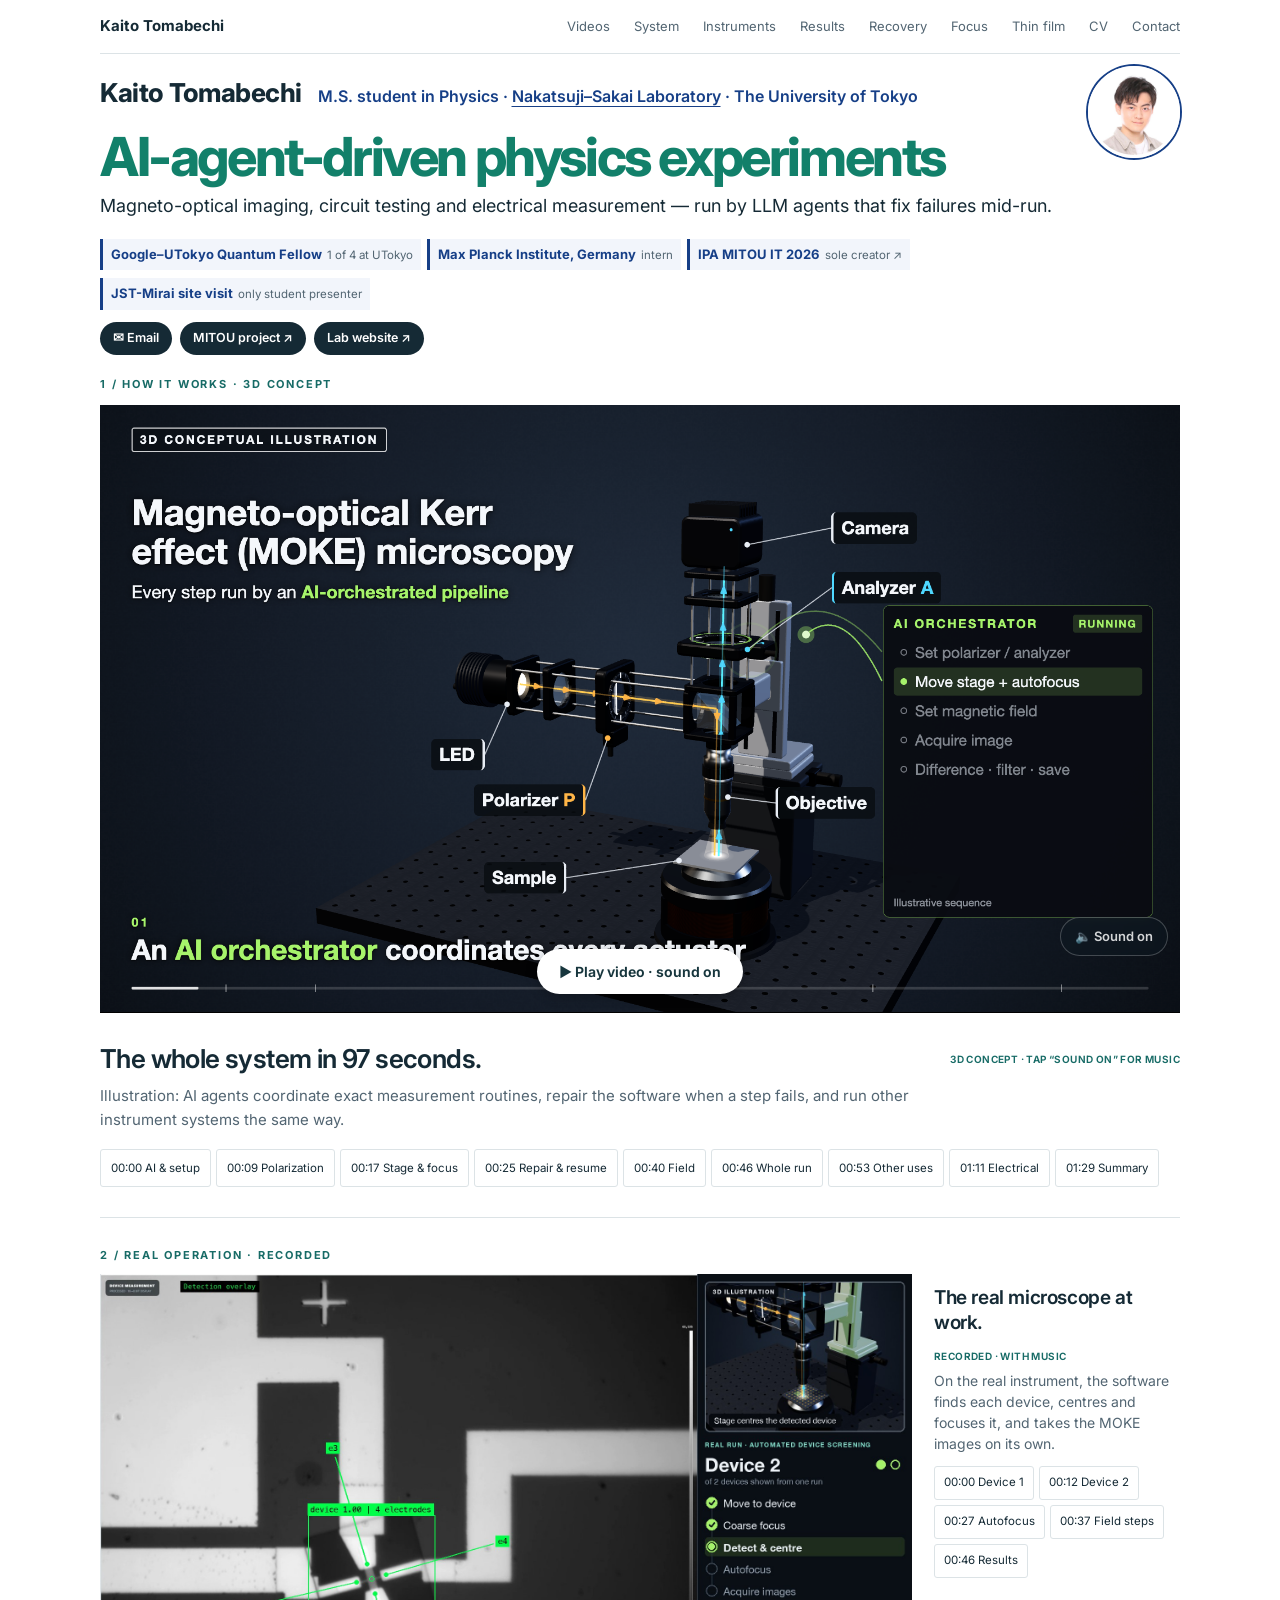
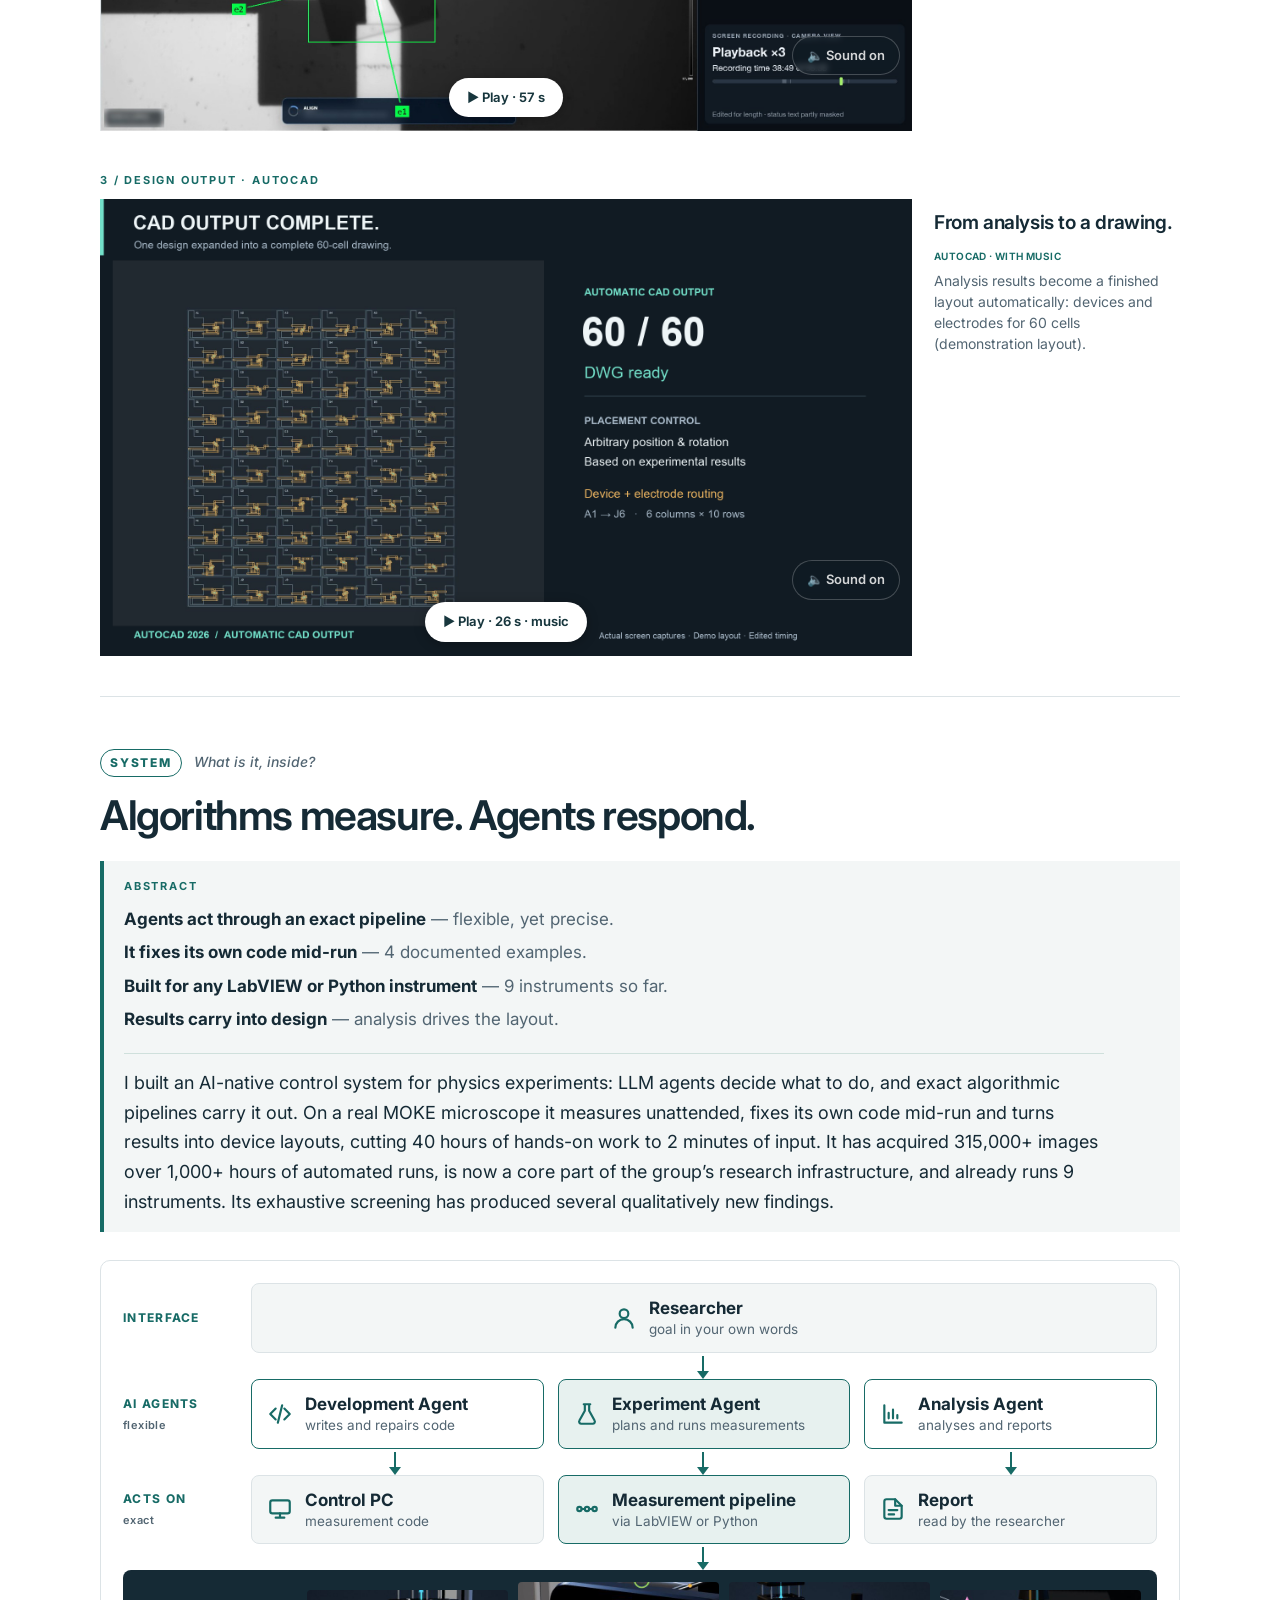
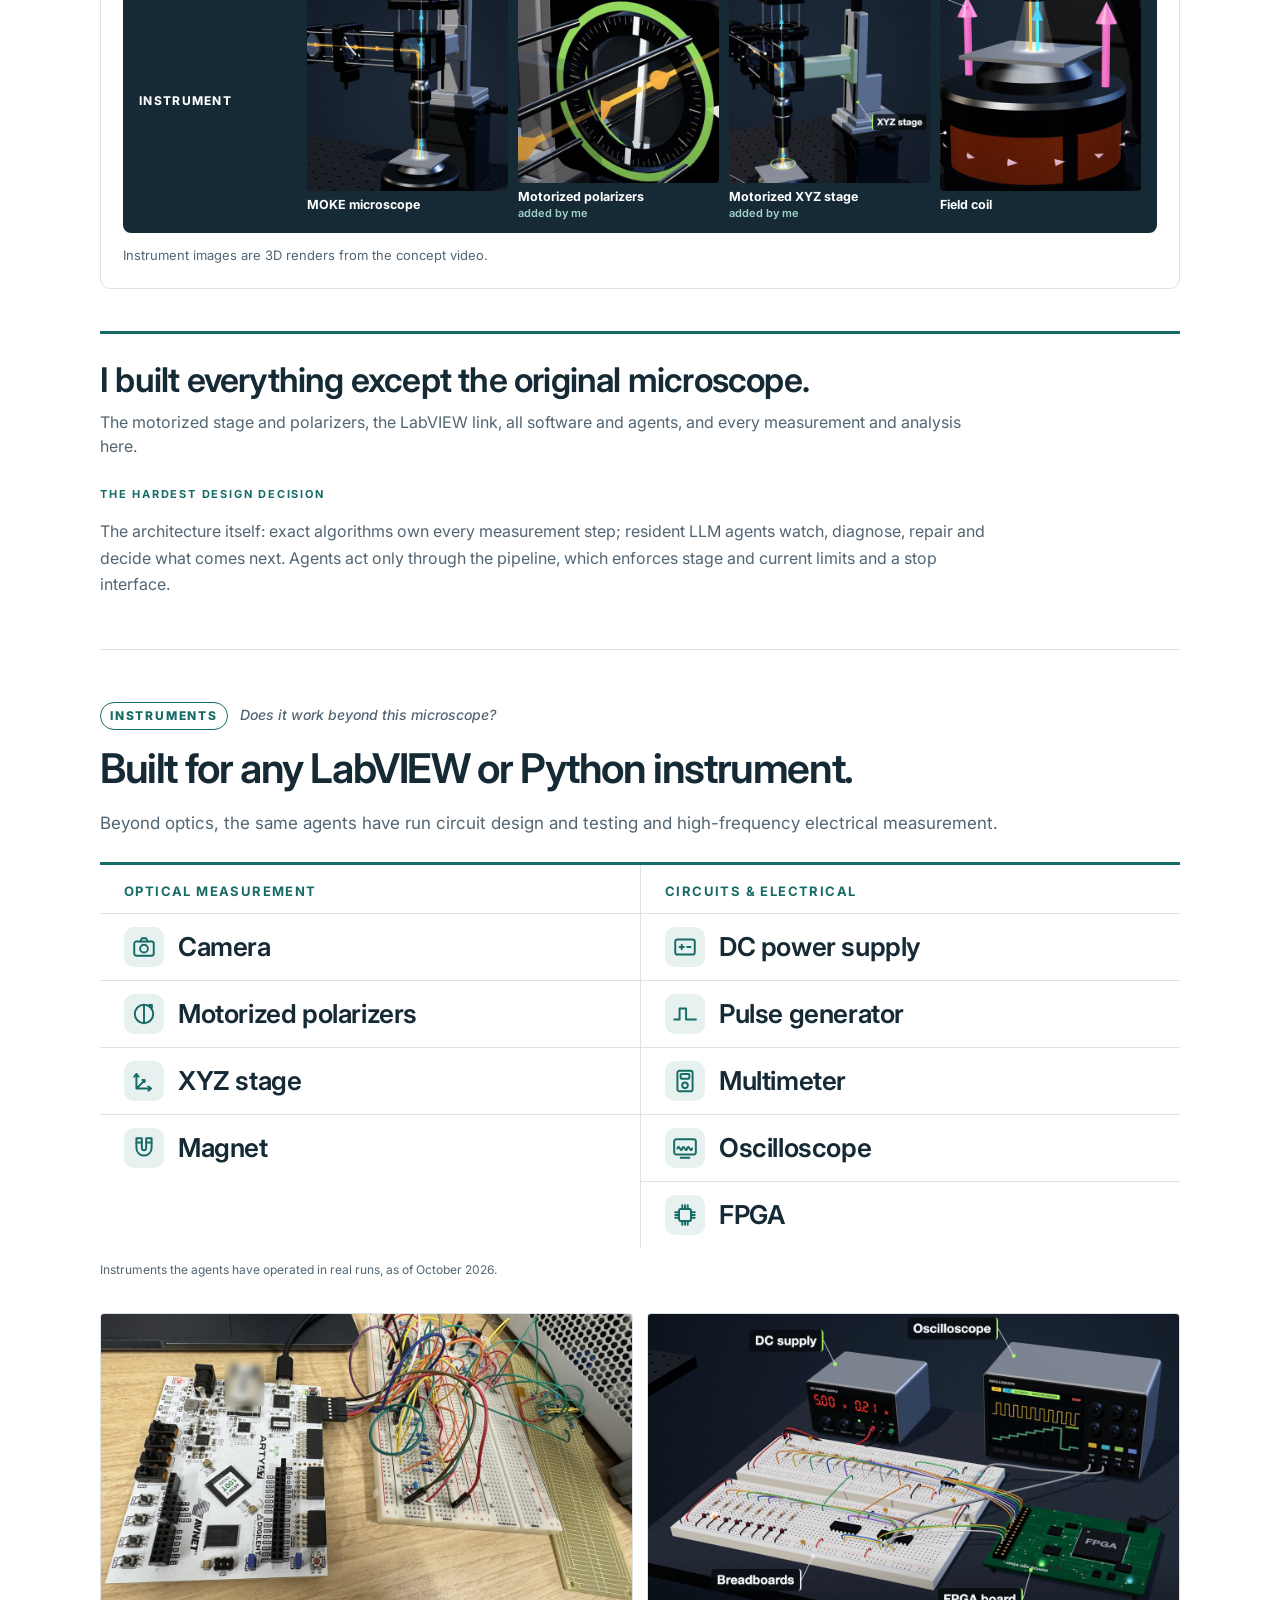
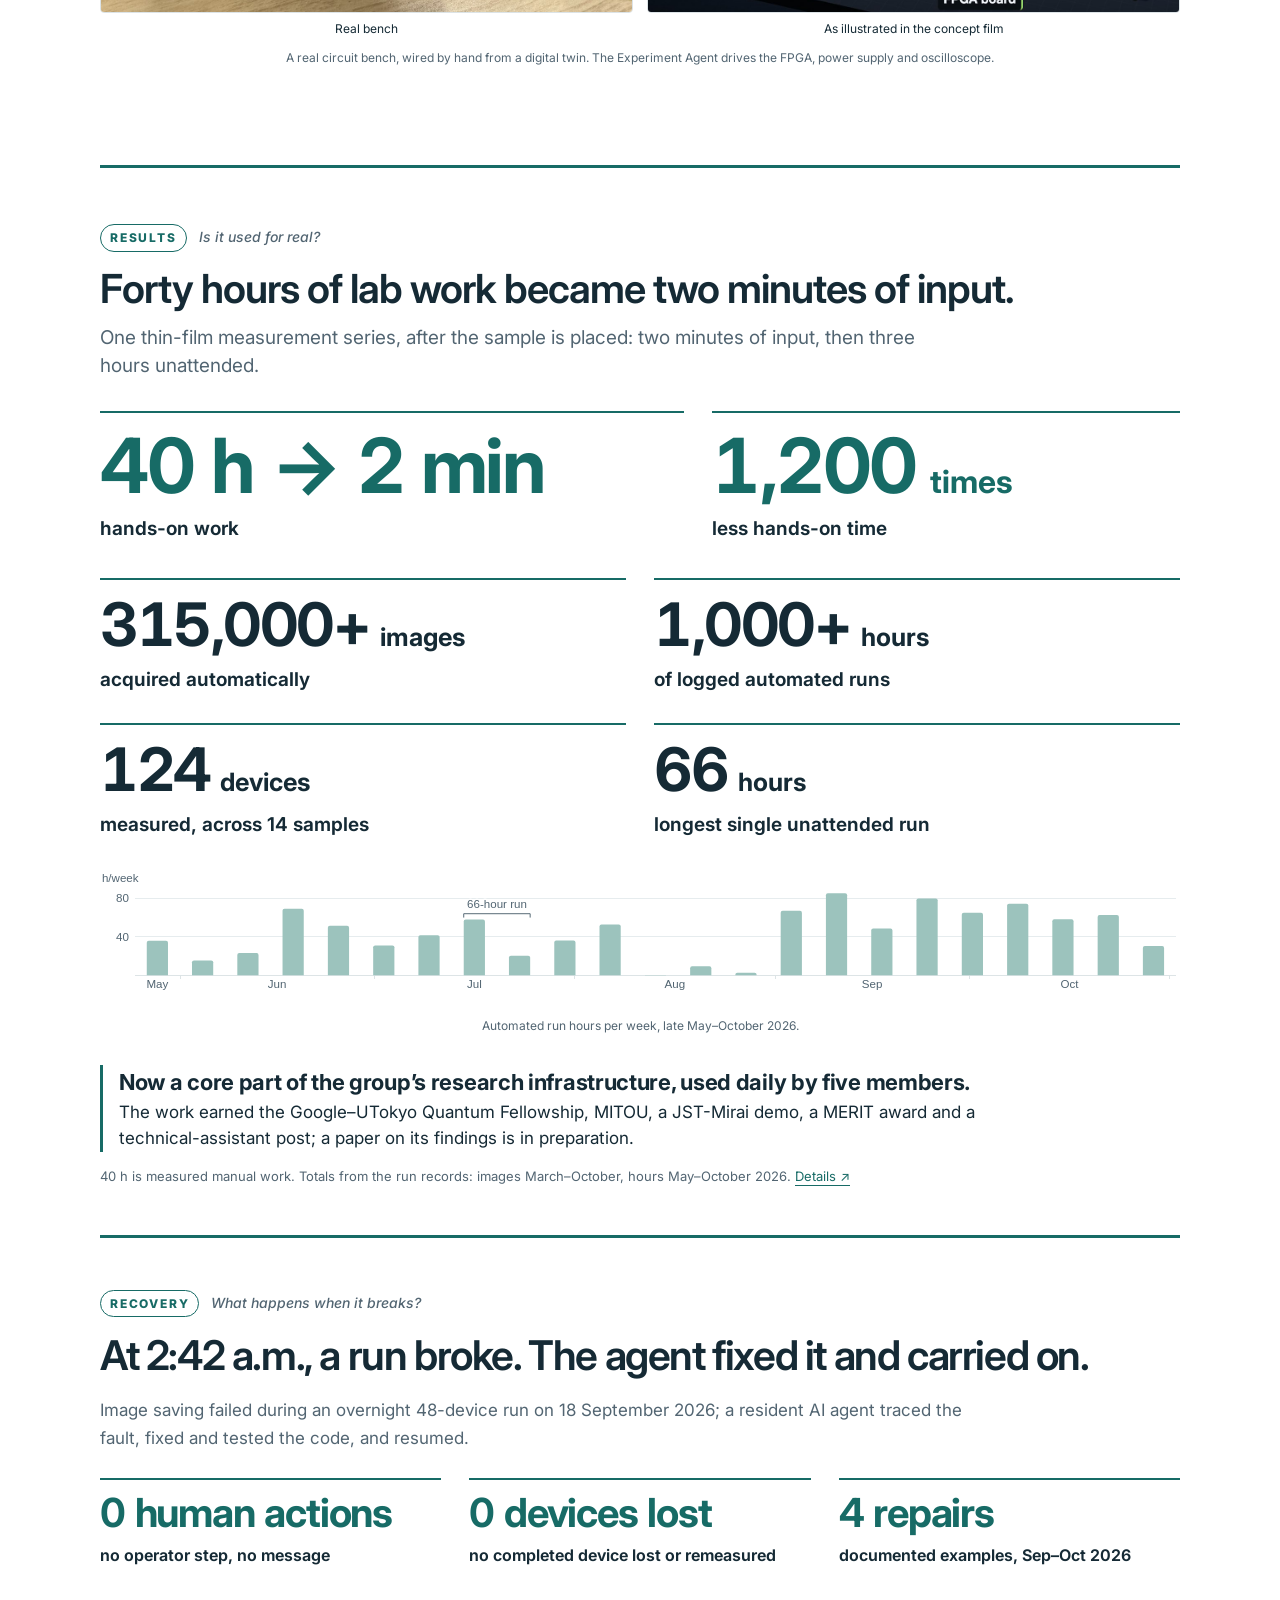
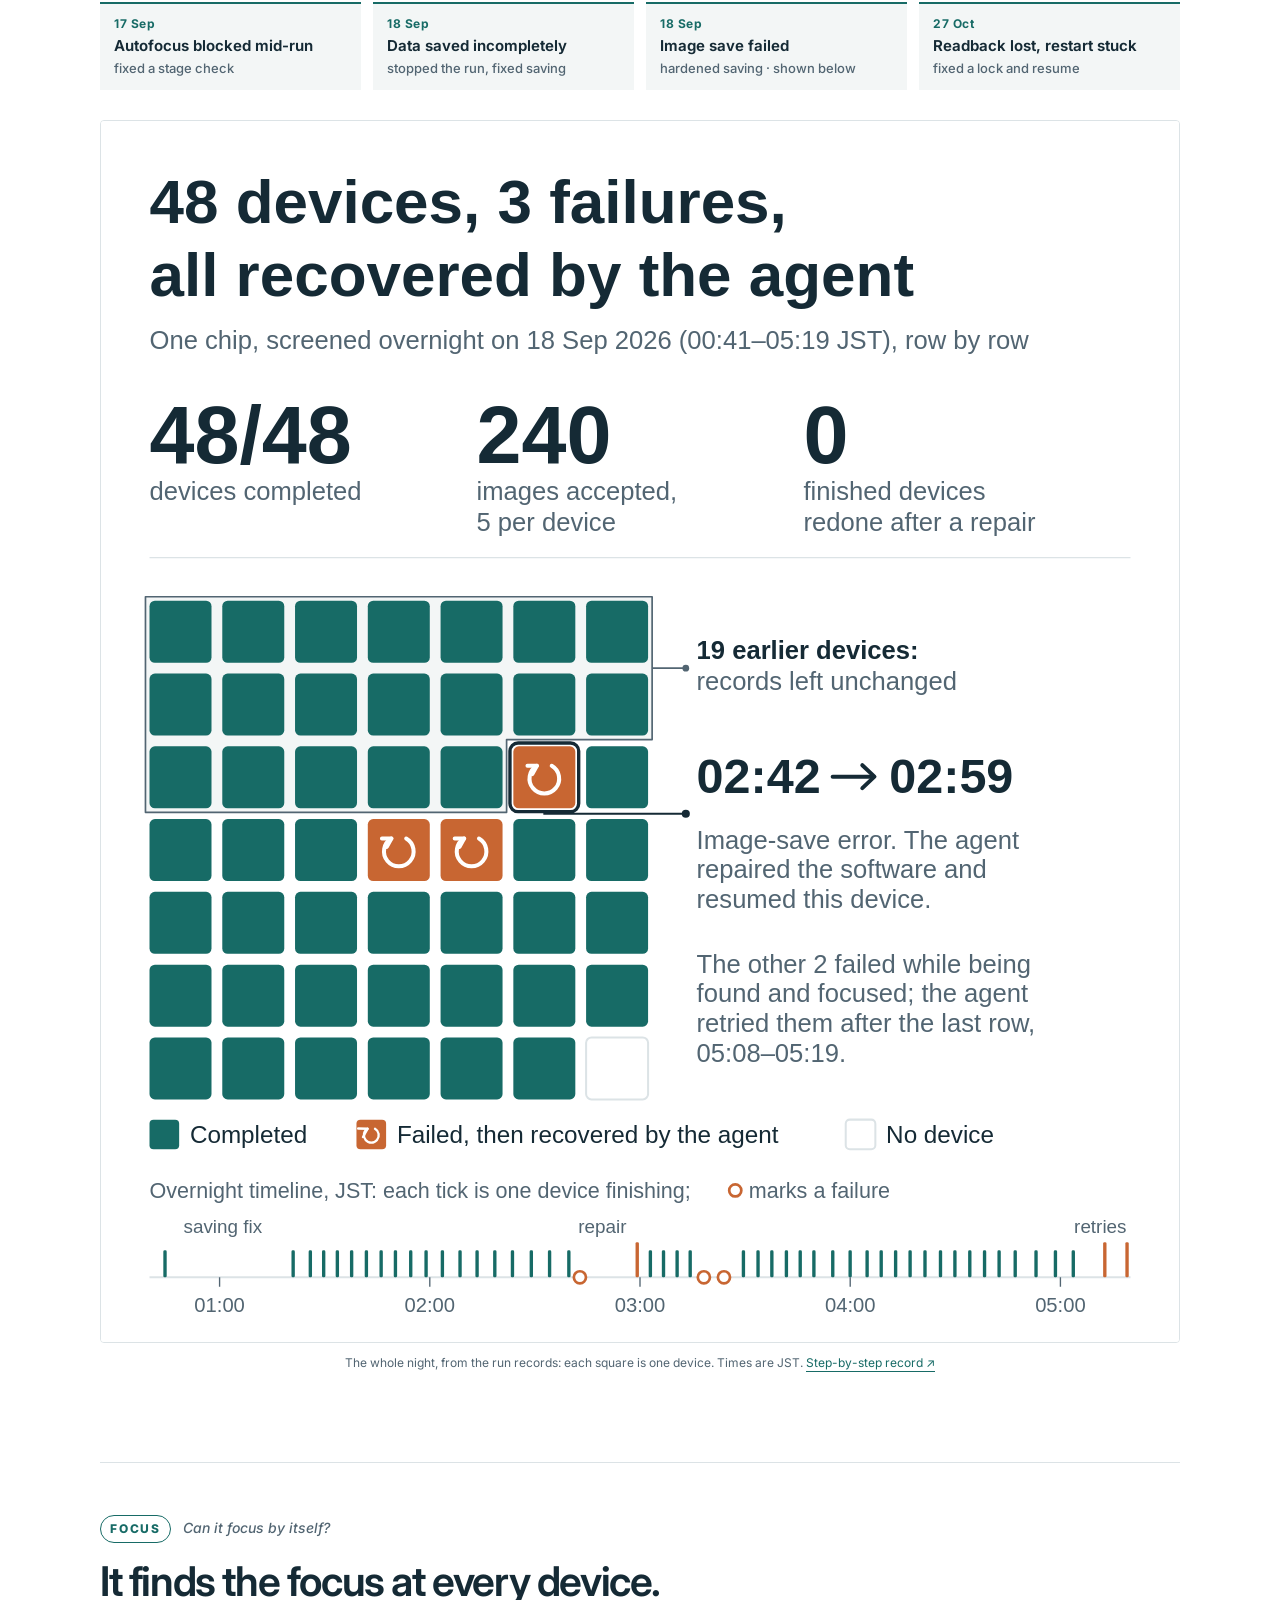
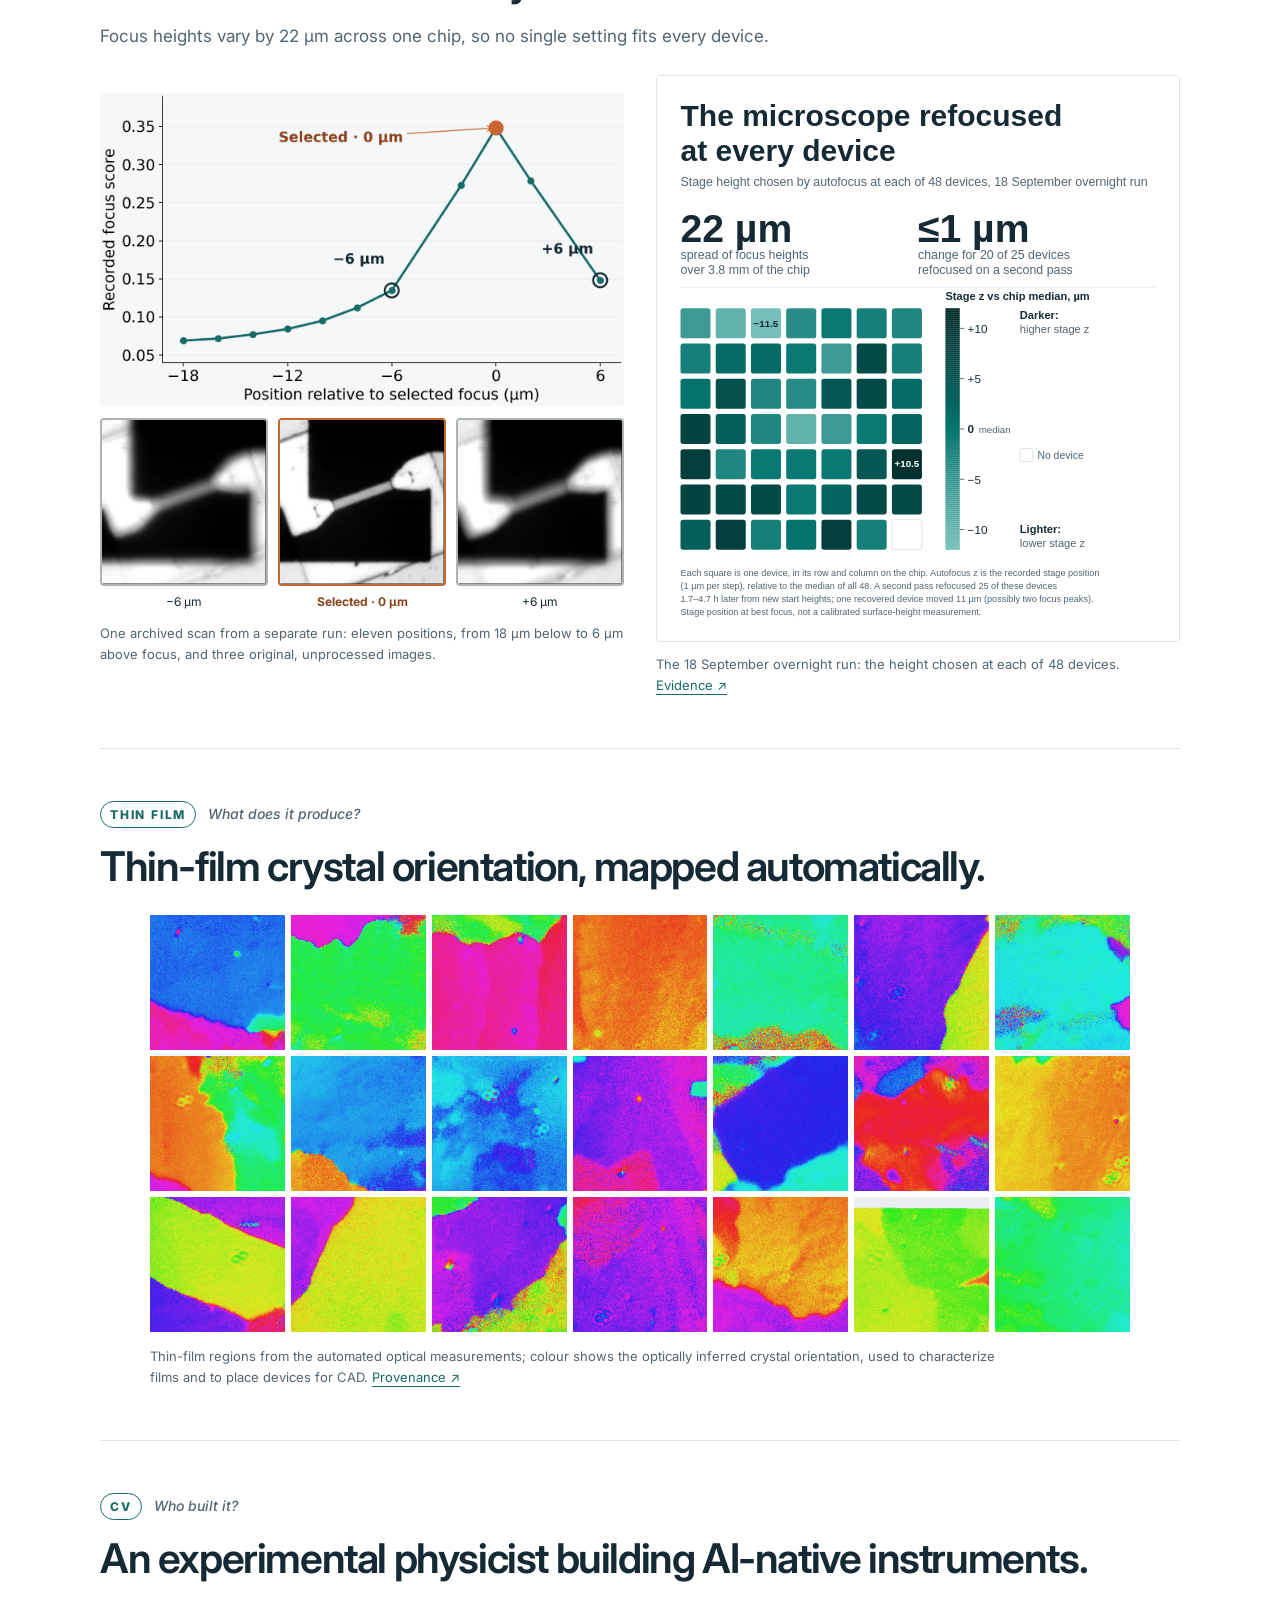
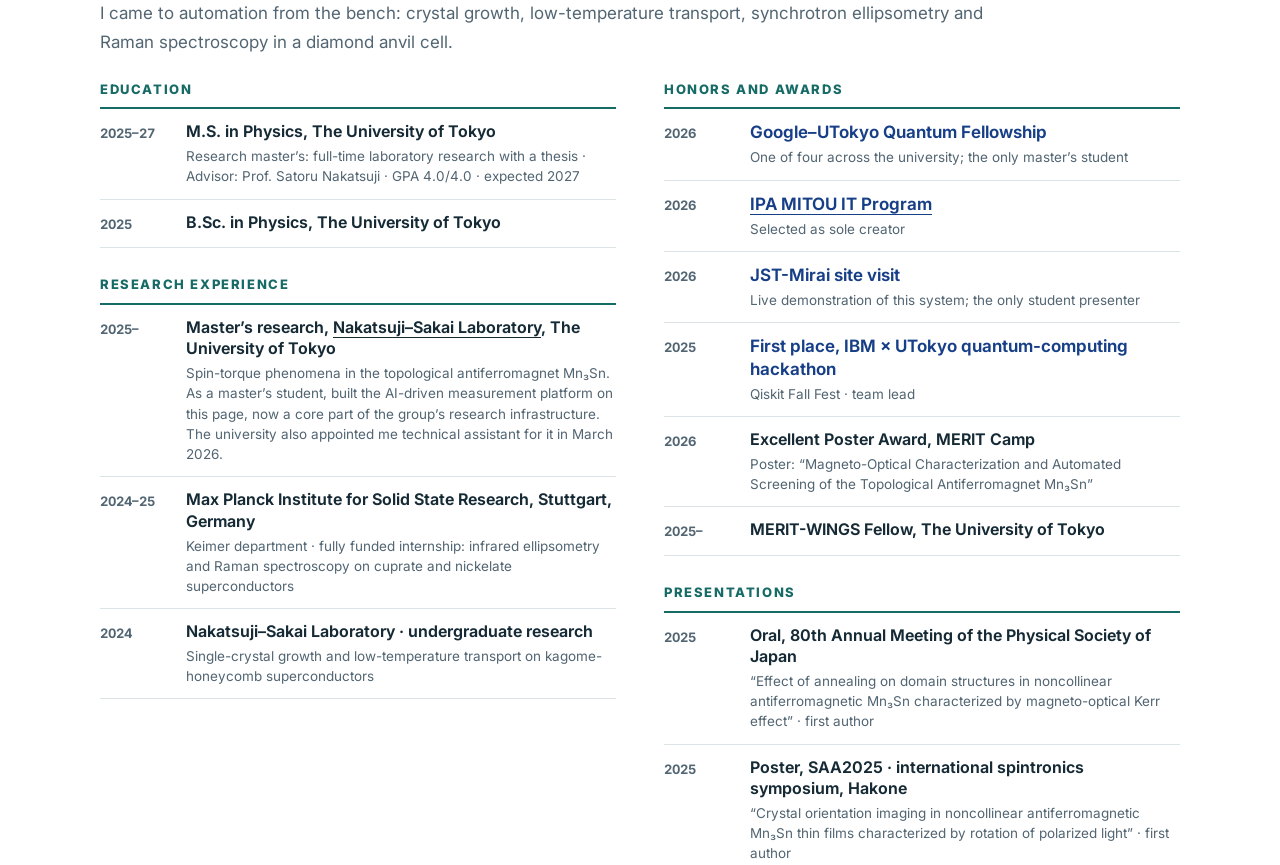
==== commit f545343c: "Add master's research theme and presentations to the CV section Co-Authored-By: Claude Opus 5.5 <nor" ====
--- a/index.html
+++ b/index.html
@@ -1,7 +1,7 @@
 <!DOCTYPE html>
 
 <html lang="en">
-<head><meta charset="utf-8"/><meta content="width=device-width,initial-scale=1" name="viewport"/><meta content="noindex,nofollow" name="robots"/><meta content="Kaito Tomabechi built AI agents that run physics experiments: a MOKE microscope, circuit testing and electrical measurement, with agents that repair the software mid-run." name="description"/><meta content="light" name="color-scheme"/><meta content="AI-agent-driven physics experiments — Kaito Tomabechi" property="og:title"/><meta content="AI agents that run physics experiments: a MOKE microscope, circuit testing and electrical measurement, with agents that repair the software mid-run." property="og:description"/><meta content="website" property="og:type"/><meta content="https://kaito-tomabechi.github.io/" property="og:url"/><meta content="https://kaito-tomabechi.github.io/assets/moke-concept-poster-v7.png" property="og:image"/><meta content="summary_large_image" name="twitter:card"/><title>AI-agent-driven physics experiments — Kaito Tomabechi</title><link href="https://fonts.googleapis.com" rel="preconnect"/><link crossorigin="" href="https://fonts.gstatic.com" rel="preconnect"/><link href="https://fonts.googleapis.com/css2?family=Inter:opsz,wght@14..32,400..800&amp;display=swap" rel="stylesheet"/><link href="assets/site.css" rel="stylesheet"/><script defer="" src="assets/portfolio.js"></script></head>
+<head><meta charset="utf-8"/><meta content="width=device-width,initial-scale=1" name="viewport"/><link href="https://kaito-tomabechi.github.io/" rel="canonical"/><meta content="Kaito Tomabechi built AI agents that run physics experiments: a MOKE microscope, circuit testing and electrical measurement, with agents that repair the software mid-run." name="description"/><meta content="light" name="color-scheme"/><meta content="AI-agent-driven physics experiments — Kaito Tomabechi" property="og:title"/><meta content="AI agents that run physics experiments: a MOKE microscope, circuit testing and electrical measurement, with agents that repair the software mid-run." property="og:description"/><meta content="website" property="og:type"/><meta content="https://kaito-tomabechi.github.io/" property="og:url"/><meta content="https://kaito-tomabechi.github.io/assets/moke-concept-poster-v7.png" property="og:image"/><meta content="summary_large_image" name="twitter:card"/><title>AI-agent-driven physics experiments — Kaito Tomabechi</title><link href="https://fonts.googleapis.com" rel="preconnect"/><link crossorigin="" href="https://fonts.gstatic.com" rel="preconnect"/><link href="https://fonts.googleapis.com/css2?family=Inter:opsz,wght@14..32,400..800&amp;display=swap" rel="stylesheet"/><link href="assets/site.css" rel="stylesheet"/><script defer="" src="assets/portfolio.js"></script></head>
 <body><a class="skip" href="#main">Skip to content</a>
 <header class="masthead shell"><a class="name" href="#main">Kaito Tomabechi</a><nav aria-label="Main sections"><a href="#recording">Videos</a><a href="#system">System</a><a href="#instruments">Instruments</a><a href="#impact">Results</a><a href="#recovery">Recovery</a><a href="#focus">Focus</a><a href="#results">Thin film</a><a href="#about">CV</a><a href="#contact">Contact</a></nav></header>
 <main class="shell" id="main">
@@ -13,7 +13,7 @@
 <section class="chapter recovery" id="recovery"><div class="section-head"><p class="eyebrow sec"><span class="sec-name">Recovery</span><span class="sec-q">What happens when it breaks?</span></p><h2>At 2:42 a.m., a run broke. The agent fixed it and carried on.</h2><p>Image saving failed during an overnight 48-device run on 18 September 2026; a resident AI agent traced the fault, fixed and tested the code, and resumed.</p></div><div class="recovery-numbers"><div><strong>0 human actions</strong><span>no operator step, no message</span></div><div><strong>0 devices lost</strong><span>no completed device lost or remeasured</span></div><div><strong>4 repairs</strong><span>documented examples, Sep–Oct 2026</span></div></div><ol class="repair-list" aria-label="Four documented repairs"><li><time>17 Sep</time>Autofocus blocked mid-run<span>fixed a stage check</span></li><li><time>18 Sep</time>Data saved incompletely<span>stopped the run, fixed saving</span></li><li><time>18 Sep</time>Image save failed<span>hardened saving · shown below</span></li><li><time>27 Oct</time>Readback lost, restart stuck<span>fixed a lock and resume</span></li></ol><figure class="data-figure"><picture><source media="(max-width: 700px)" srcset="assets/overnight-run-map-portrait.svg"/><img alt="Operations map of the overnight 18 September 2026 run: 48 of 48 devices completed, 240 images, three device failures each recovered by the agent, and no finished device redone" height="1134" src="assets/overnight-run-map.svg" width="2400"/></picture><figcaption>The whole night, from the run records: each square is one device. Times are JST. <a href="docs/evidence.html#recovery">Step-by-step record ↗</a></figcaption></figure></section>
 <section class="chapter" id="focus"><div class="section-head"><p class="eyebrow sec"><span class="sec-name">Focus</span><span class="sec-q">Can it focus by itself?</span></p><h2>It finds the focus at every device.</h2><p>Focus heights vary by 22 µm across one chip, so no single setting fits every device.</p></div><div class="focus-pair"><figure class="focus-scan"><img alt="Recorded scores at eleven focus positions, with the selected position at zero" class="focus-chart" height="774" loading="lazy" src="assets/focus-score.png" width="1296"/><div class="focus-images"><figure><img alt="Same device in the focus scan, six micrometres below the selected position" height="396" loading="lazy" src="assets/focus-scan-low.jpg" width="396"/><figcaption>−6 µm</figcaption></figure><figure class="chosen"><img alt="The same device at the selected focus position" height="396" loading="lazy" src="assets/focus-scan-best.jpg" width="396"/><figcaption>Selected · 0 µm</figcaption></figure><figure><img alt="Same device in the focus scan, six micrometres above the selected position" height="396" loading="lazy" src="assets/focus-scan-high.jpg" width="396"/><figcaption>+6 µm</figcaption></figure></div><figcaption>One archived scan from a separate run: eleven positions, from 18 µm below to 6 µm above focus, and three original, unprocessed images.</figcaption></figure><figure class="focus-night"><img alt="Autofocus height map for the 18 September overnight run: the stage height chosen at each of 48 devices spans 22 micrometres; 20 of 25 devices refocused on a second pass changed by 1 micrometre or less" height="1732" src="assets/focus-height-map.svg" width="1600"/><figcaption>The 18 September overnight run: the height chosen at each of 48 devices. <a href="docs/evidence.html#focus">Evidence ↗</a></figcaption></figure></div></section>
 <section class="chapter" id="results"><div class="section-head"><p class="eyebrow sec"><span class="sec-name">Thin film</span><span class="sec-q">What does it produce?</span></p><h2>Thin-film crystal orientation, mapped automatically.</h2></div><figure class="film-grid-figure"><div class="film-grid"><img alt="" height="360" loading="lazy" src="assets/film-orientation-01.png" width="360"/><img alt="" height="360" loading="lazy" src="assets/film-orientation-02.png" width="360"/><img alt="" height="360" loading="lazy" src="assets/film-orientation-03.png" width="360"/><img alt="" height="360" loading="lazy" src="assets/film-orientation-04.png" width="360"/><img alt="" height="360" loading="lazy" src="assets/film-orientation-05.png" width="360"/><img alt="" height="360" loading="lazy" src="assets/film-orientation-06.png" width="360"/><img alt="" height="360" loading="lazy" src="assets/film-orientation-07.png" width="360"/><img alt="" height="360" loading="lazy" src="assets/film-orientation-08.png" width="360"/><img alt="" height="360" loading="lazy" src="assets/film-orientation-09.png" width="360"/><img alt="" height="360" loading="lazy" src="assets/film-orientation-10.png" width="360"/><img alt="" height="360" loading="lazy" src="assets/film-orientation-11.png" width="360"/><img alt="" height="360" loading="lazy" src="assets/film-orientation-12.png" width="360"/><img alt="" height="360" loading="lazy" src="assets/film-orientation-13.png" width="360"/><img alt="" height="360" loading="lazy" src="assets/film-orientation-14.png" width="360"/><img alt="" height="360" loading="lazy" src="assets/film-orientation-15.png" width="360"/><img alt="" height="360" loading="lazy" src="assets/film-orientation-16.png" width="360"/><img alt="" height="360" loading="lazy" src="assets/film-orientation-17.png" width="360"/><img alt="" height="360" loading="lazy" src="assets/film-orientation-18.png" width="360"/><img alt="" height="360" loading="lazy" src="assets/film-orientation-19.png" width="360"/><img alt="" height="360" loading="lazy" src="assets/film-orientation-20.png" width="360"/><img alt="" height="360" loading="lazy" src="assets/film-orientation-21.png" width="360"/></div><figcaption>Thin-film regions from the automated optical measurements; colour shows the optically inferred crystal orientation, used to characterize films and to place devices for CAD. <a href="docs/media.html#film-orientation-crops">Provenance ↗</a></figcaption></figure></section>
-<section class="chapter cv-section" id="about"><div class="section-head"><p class="eyebrow sec"><span class="sec-name">CV</span><span class="sec-q">Who built it?</span></p><h2>An experimental physicist building AI-native instruments.</h2><p>I came to automation from the bench: crystal growth, low-temperature transport, synchrotron ellipsometry and Raman spectroscopy in a diamond anvil cell.</p></div><div class="cv"><div class="cv-col"><div class="cv-group"><h3>Education</h3><ol class="cv-rows"><li><span class="cv-date">2025–27</span><div><strong>M.S. in Physics, The University of Tokyo</strong><span>Research master’s: full-time laboratory research with a thesis · Advisor: Prof. Satoru Nakatsuji · GPA 4.0/4.0 · expected 2027</span></div></li><li><span class="cv-date">2025</span><div><strong>B.Sc. in Physics, The University of Tokyo</strong></div></li></ol></div><div class="cv-group"><h3>Research experience</h3><ol class="cv-rows"><li><span class="cv-date">2025–</span><div><strong>Master’s research, <a href="https://nakatsuji-lab.phys.s.u-tokyo.ac.jp/">Nakatsuji–Sakai Laboratory</a>, The University of Tokyo</strong><span>As a master’s student, built the AI-driven measurement platform on this page, now a core part of the group’s research infrastructure. The university also appointed me technical assistant for it in March 2026.</span></div></li><li><span class="cv-date">2024–25</span><div><strong>Max Planck Institute for Solid State Research, Stuttgart, Germany</strong><span>Keimer department · fully funded internship: infrared ellipsometry and Raman spectroscopy on cuprate and nickelate superconductors</span></div></li><li><span class="cv-date">2024</span><div><strong>Nakatsuji–Sakai Laboratory · undergraduate research</strong><span>Single-crystal growth and low-temperature transport on kagome-honeycomb superconductors</span></div></li></ol></div></div><div class="cv-col"><div class="cv-group"><h3>Honors and awards</h3><ol class="cv-rows"><li class="major"><span class="cv-date">2026</span><div><strong>Google–UTokyo Quantum Fellowship</strong><span>One of four across the university; the only master’s student</span></div></li><li class="major"><span class="cv-date">2026</span><div><strong><a href="https://www.ipa.go.jp/jinzai/mitou/it/2026/gaiyou-tk-3.html">IPA MITOU IT Program</a></strong><span>Selected as sole creator</span></div></li><li class="major"><span class="cv-date">2026</span><div><strong>JST-Mirai site visit</strong><span>Live demonstration of this system; the only student presenter</span></div></li><li class="major"><span class="cv-date">2025</span><div><strong>First place, IBM × UTokyo quantum-computing hackathon</strong><span>Qiskit Fall Fest · team lead</span></div></li><li><span class="cv-date">2026</span><div><strong>Excellent Poster Award, MERIT Camp</strong></div></li><li><span class="cv-date">2025–</span><div><strong>MERIT-WINGS Fellow, The University of Tokyo</strong></div></li></ol></div></div></div></section>
+<section class="chapter cv-section" id="about"><div class="section-head"><p class="eyebrow sec"><span class="sec-name">CV</span><span class="sec-q">Who built it?</span></p><h2>An experimental physicist building AI-native instruments.</h2><p>I came to automation from the bench: crystal growth, low-temperature transport, synchrotron ellipsometry and Raman spectroscopy in a diamond anvil cell.</p></div><div class="cv"><div class="cv-col"><div class="cv-group"><h3>Education</h3><ol class="cv-rows"><li><span class="cv-date">2025–27</span><div><strong>M.S. in Physics, The University of Tokyo</strong><span>Research master’s: full-time laboratory research with a thesis · Advisor: Prof. Satoru Nakatsuji · GPA 4.0/4.0 · expected 2027</span></div></li><li><span class="cv-date">2025</span><div><strong>B.Sc. in Physics, The University of Tokyo</strong></div></li></ol></div><div class="cv-group"><h3>Research experience</h3><ol class="cv-rows"><li><span class="cv-date">2025–</span><div><strong>Master’s research, <a href="https://nakatsuji-lab.phys.s.u-tokyo.ac.jp/">Nakatsuji–Sakai Laboratory</a>, The University of Tokyo</strong><span>Spin-torque phenomena in the topological antiferromagnet Mn₃Sn. As a master’s student, built the AI-driven measurement platform on this page, now a core part of the group’s research infrastructure. The university also appointed me technical assistant for it in March 2026.</span></div></li><li><span class="cv-date">2024–25</span><div><strong>Max Planck Institute for Solid State Research, Stuttgart, Germany</strong><span>Keimer department · fully funded internship: infrared ellipsometry and Raman spectroscopy on cuprate and nickelate superconductors</span></div></li><li><span class="cv-date">2024</span><div><strong>Nakatsuji–Sakai Laboratory · undergraduate research</strong><span>Single-crystal growth and low-temperature transport on kagome-honeycomb superconductors</span></div></li></ol></div></div><div class="cv-col"><div class="cv-group"><h3>Honors and awards</h3><ol class="cv-rows"><li class="major"><span class="cv-date">2026</span><div><strong>Google–UTokyo Quantum Fellowship</strong><span>One of four across the university; the only master’s student</span></div></li><li class="major"><span class="cv-date">2026</span><div><strong><a href="https://www.ipa.go.jp/jinzai/mitou/it/2026/gaiyou-tk-3.html">IPA MITOU IT Program</a></strong><span>Selected as sole creator</span></div></li><li class="major"><span class="cv-date">2026</span><div><strong>JST-Mirai site visit</strong><span>Live demonstration of this system; the only student presenter</span></div></li><li class="major"><span class="cv-date">2025</span><div><strong>First place, IBM × UTokyo quantum-computing hackathon</strong><span>Qiskit Fall Fest · team lead</span></div></li><li><span class="cv-date">2026</span><div><strong>Excellent Poster Award, MERIT Camp</strong><span>Poster: “Magneto-Optical Characterization and Automated Screening of the Topological Antiferromagnet Mn₃Sn”</span></div></li><li><span class="cv-date">2025–</span><div><strong>MERIT-WINGS Fellow, The University of Tokyo</strong></div></li></ol></div><div class="cv-group"><h3>Presentations</h3><ol class="cv-rows"><li><span class="cv-date">2025</span><div><strong>Oral, 80th Annual Meeting of the Physical Society of Japan</strong><span>“Effect of annealing on domain structures in noncollinear antiferromagnetic Mn₃Sn characterized by magneto-optical Kerr effect” · first author</span></div></li><li><span class="cv-date">2025</span><div><strong>Poster, SAA2025 · international spintronics symposium, Hakone</strong><span>“Crystal orientation imaging in noncollinear antiferromagnetic Mn₃Sn thin films characterized by rotation of polarized light” · first author</span></div></li></ol></div></div></div></section>
 <section class="contact closing" id="contact"><p class="eyebrow sec"><span class="sec-name">Next</span><span class="sec-q">What next?</span></p><h2>Change what condensed&#8209;matter experiments can do.</h2><p>Next, I want to bring agentic experiments to quantum materials, where new behaviour often hides in a narrow window of samples and conditions, and to search that window far more thoroughly than a person can.</p><p class="ask">I am applying to PhD programs for Fall 2027.</p><p class="id-role">Kaito Tomabechi · M.S. student in Physics · <a href="https://nakatsuji-lab.phys.s.u-tokyo.ac.jp/">Nakatsuji–Sakai Laboratory</a> · The University of Tokyo</p><nav aria-label="Contact links" class="link-buttons"><a href="mailto:kaito-tomabechi501665@g.ecc.u-tokyo.ac.jp">✉ kaito-tomabechi501665@g.ecc.u-tokyo.ac.jp</a><a href="https://nakatsuji-lab.phys.s.u-tokyo.ac.jp/">Lab website ↗</a></nav></section>
 </main><footer class="shell footer"><p>Production systems, instrument adapters, prompts and research datasets remain private. No open-source license is granted with this portfolio.</p><p><a href="https://github.com/kaito-tomabechi/kaito-tomabechi.github.io">Repository overview ↗</a> · <a href="docs/media.html">Media provenance</a> · <a href="docs/evidence.html">Evidence &amp; scope</a></p></footer>
 </body></html>
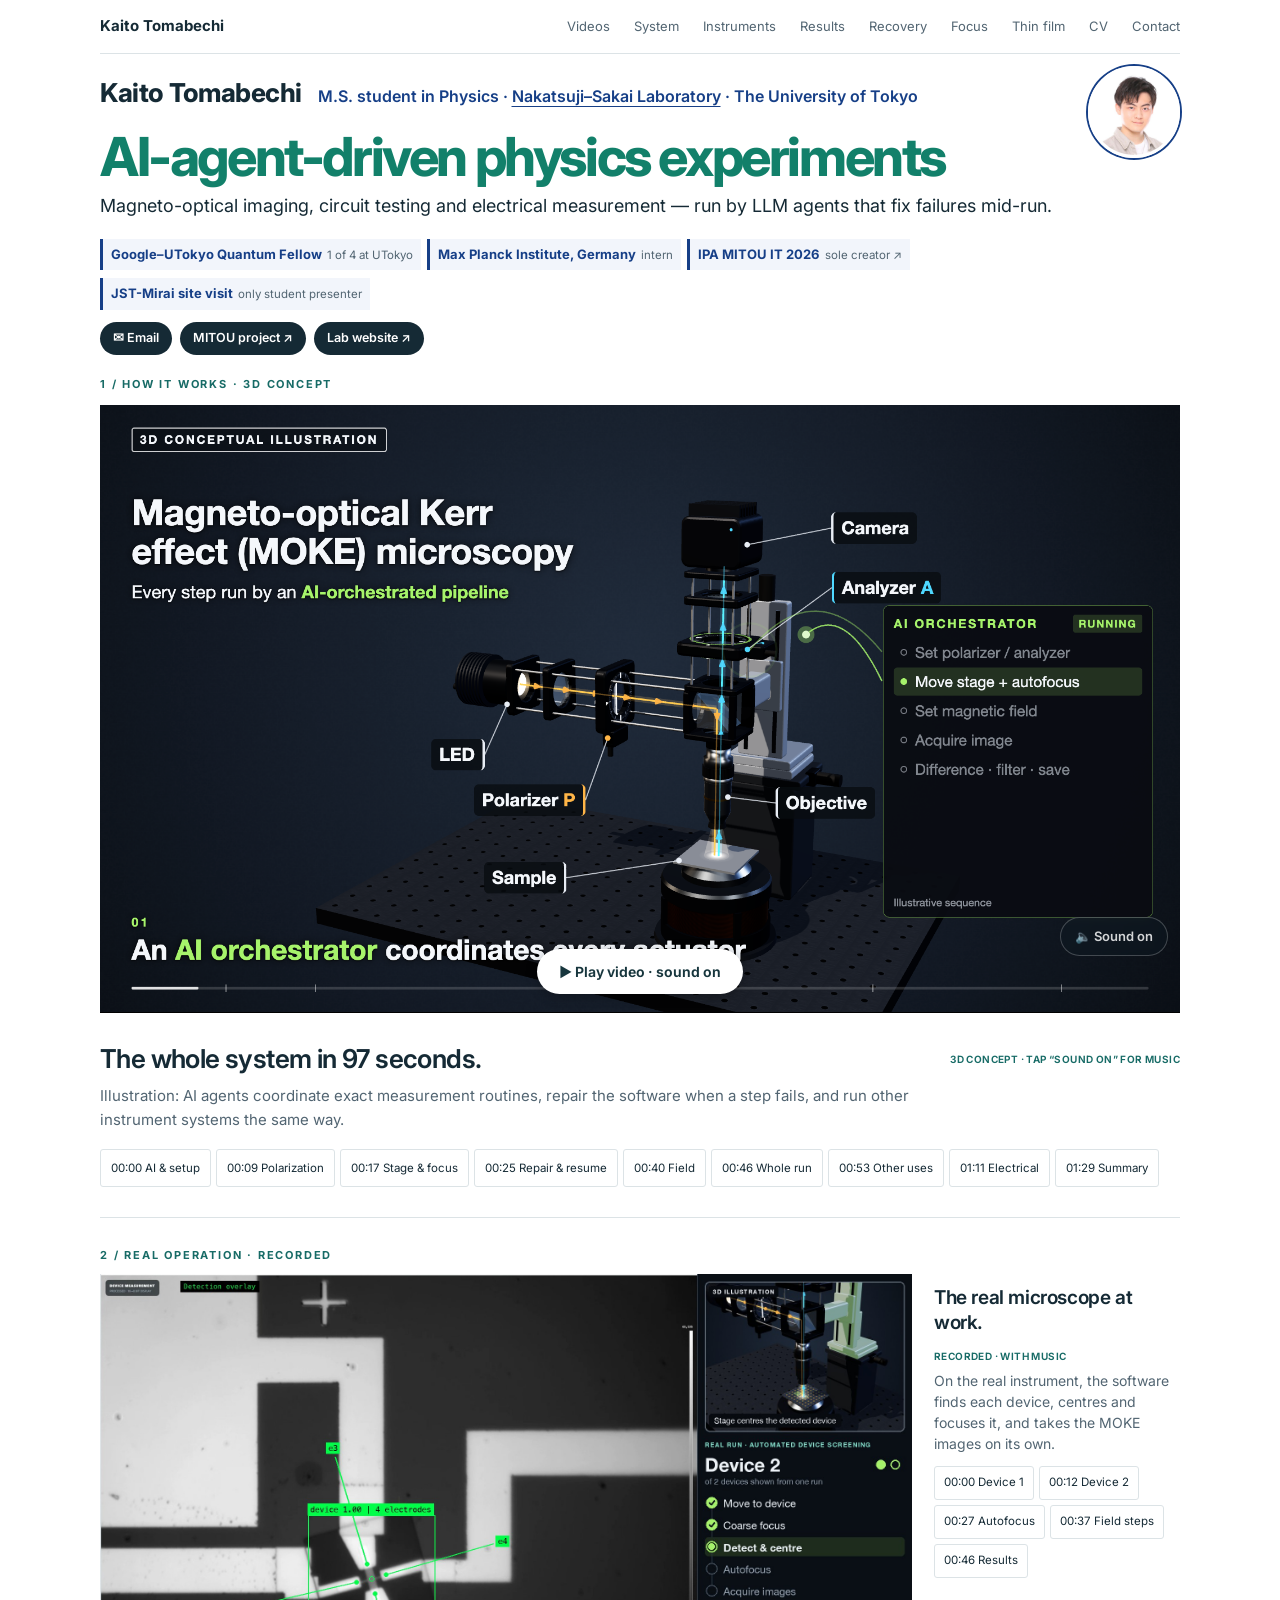
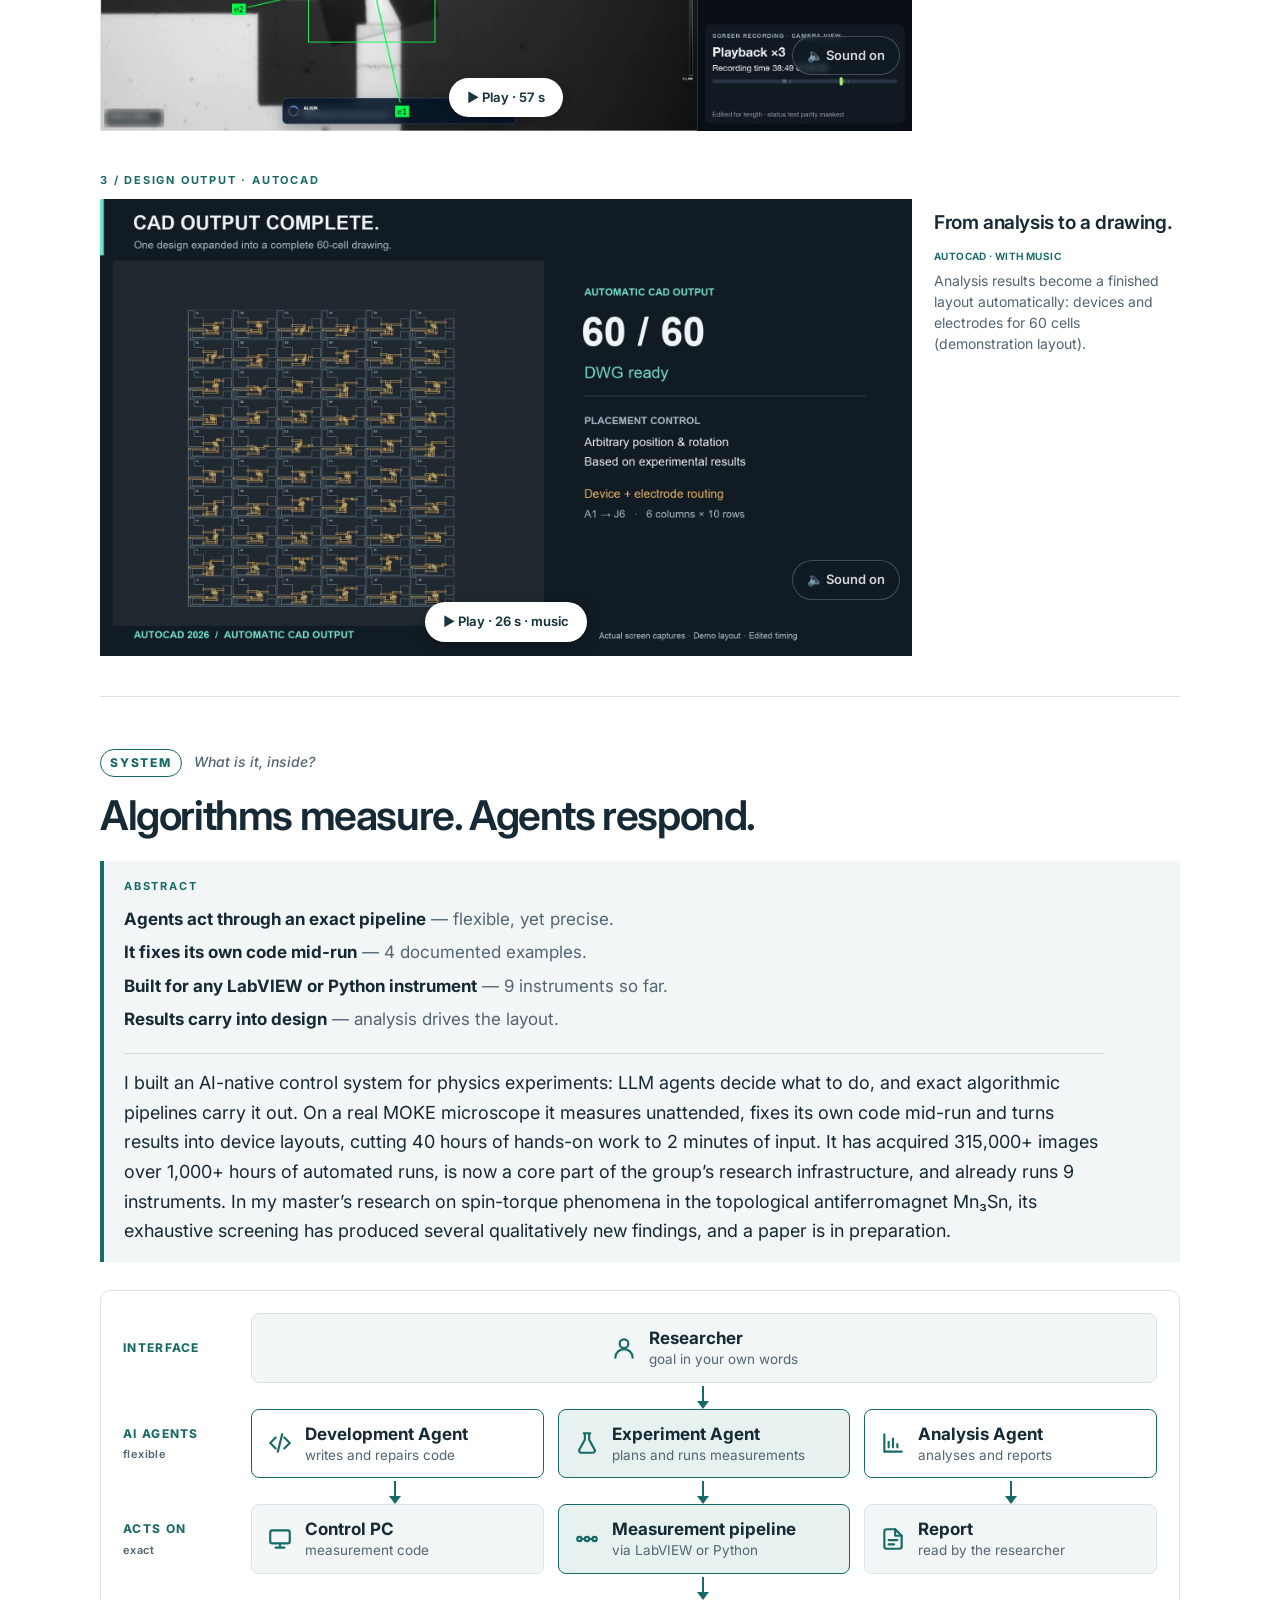
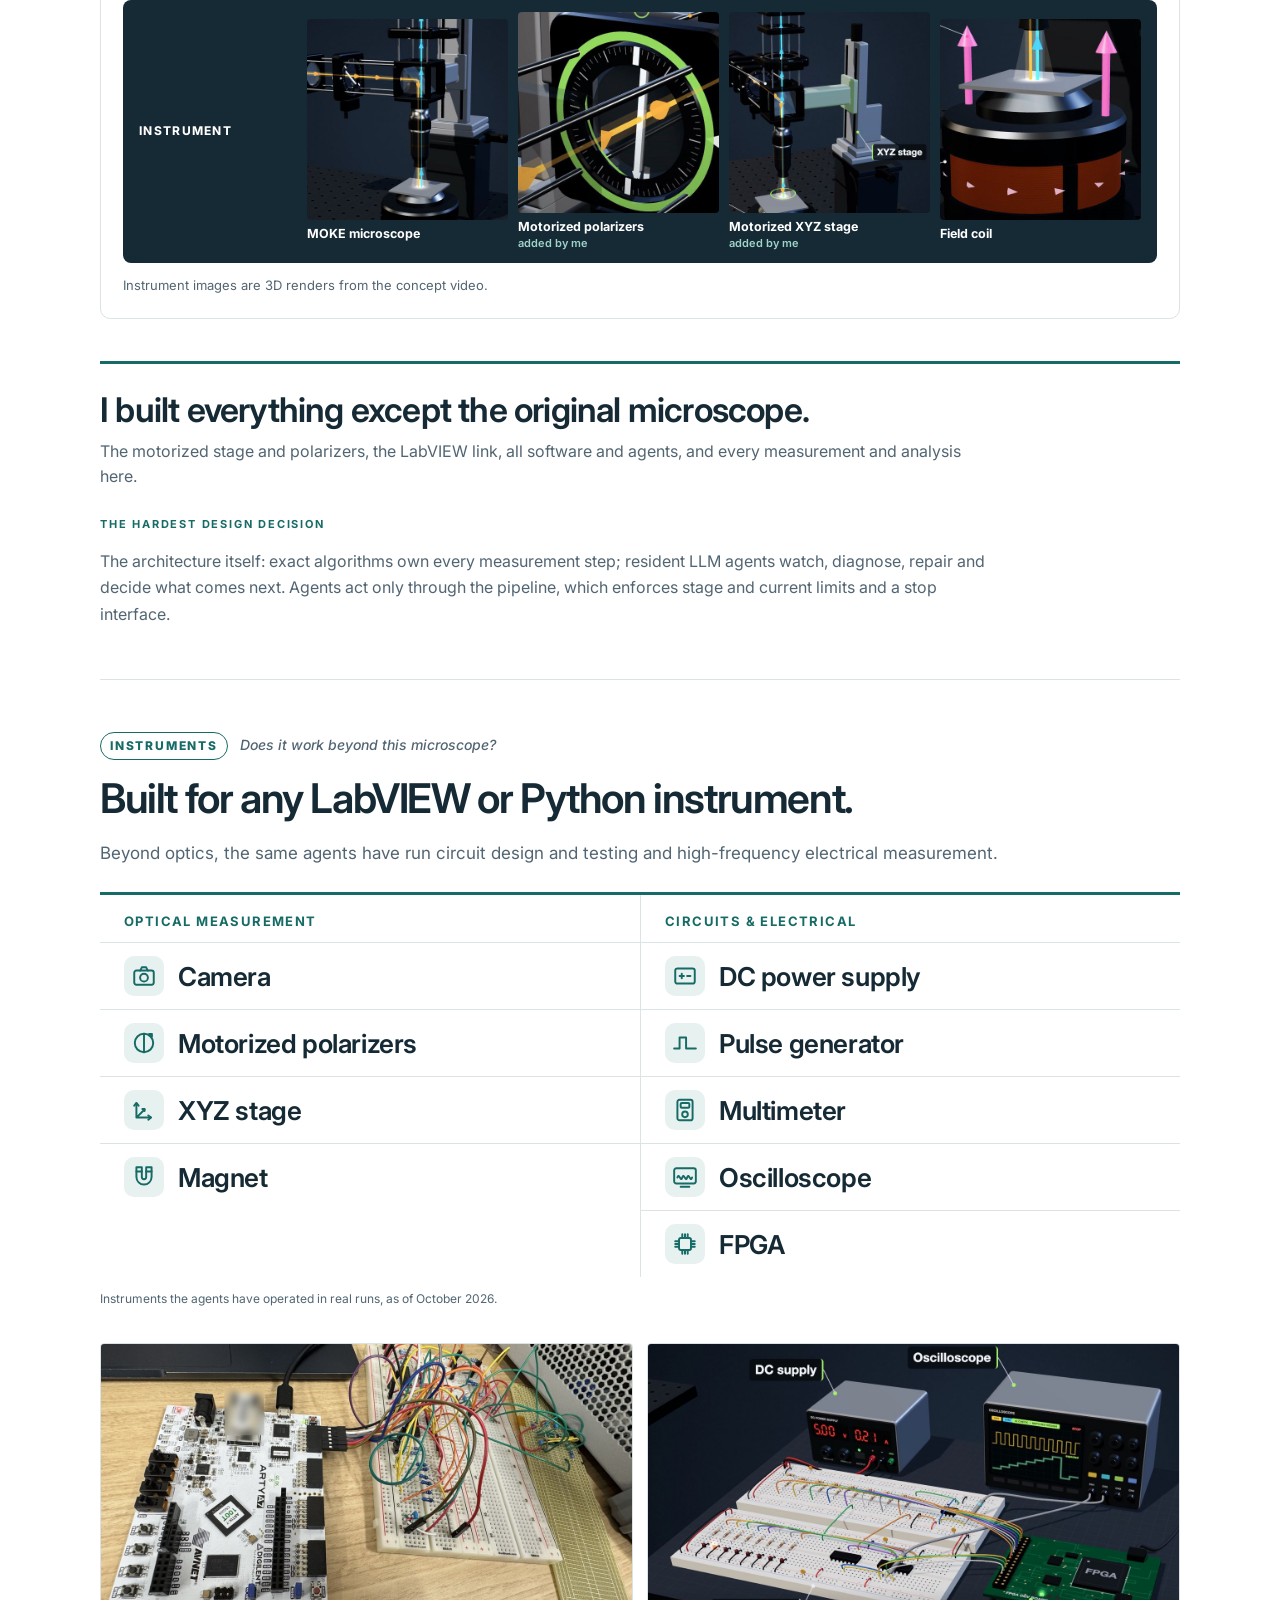
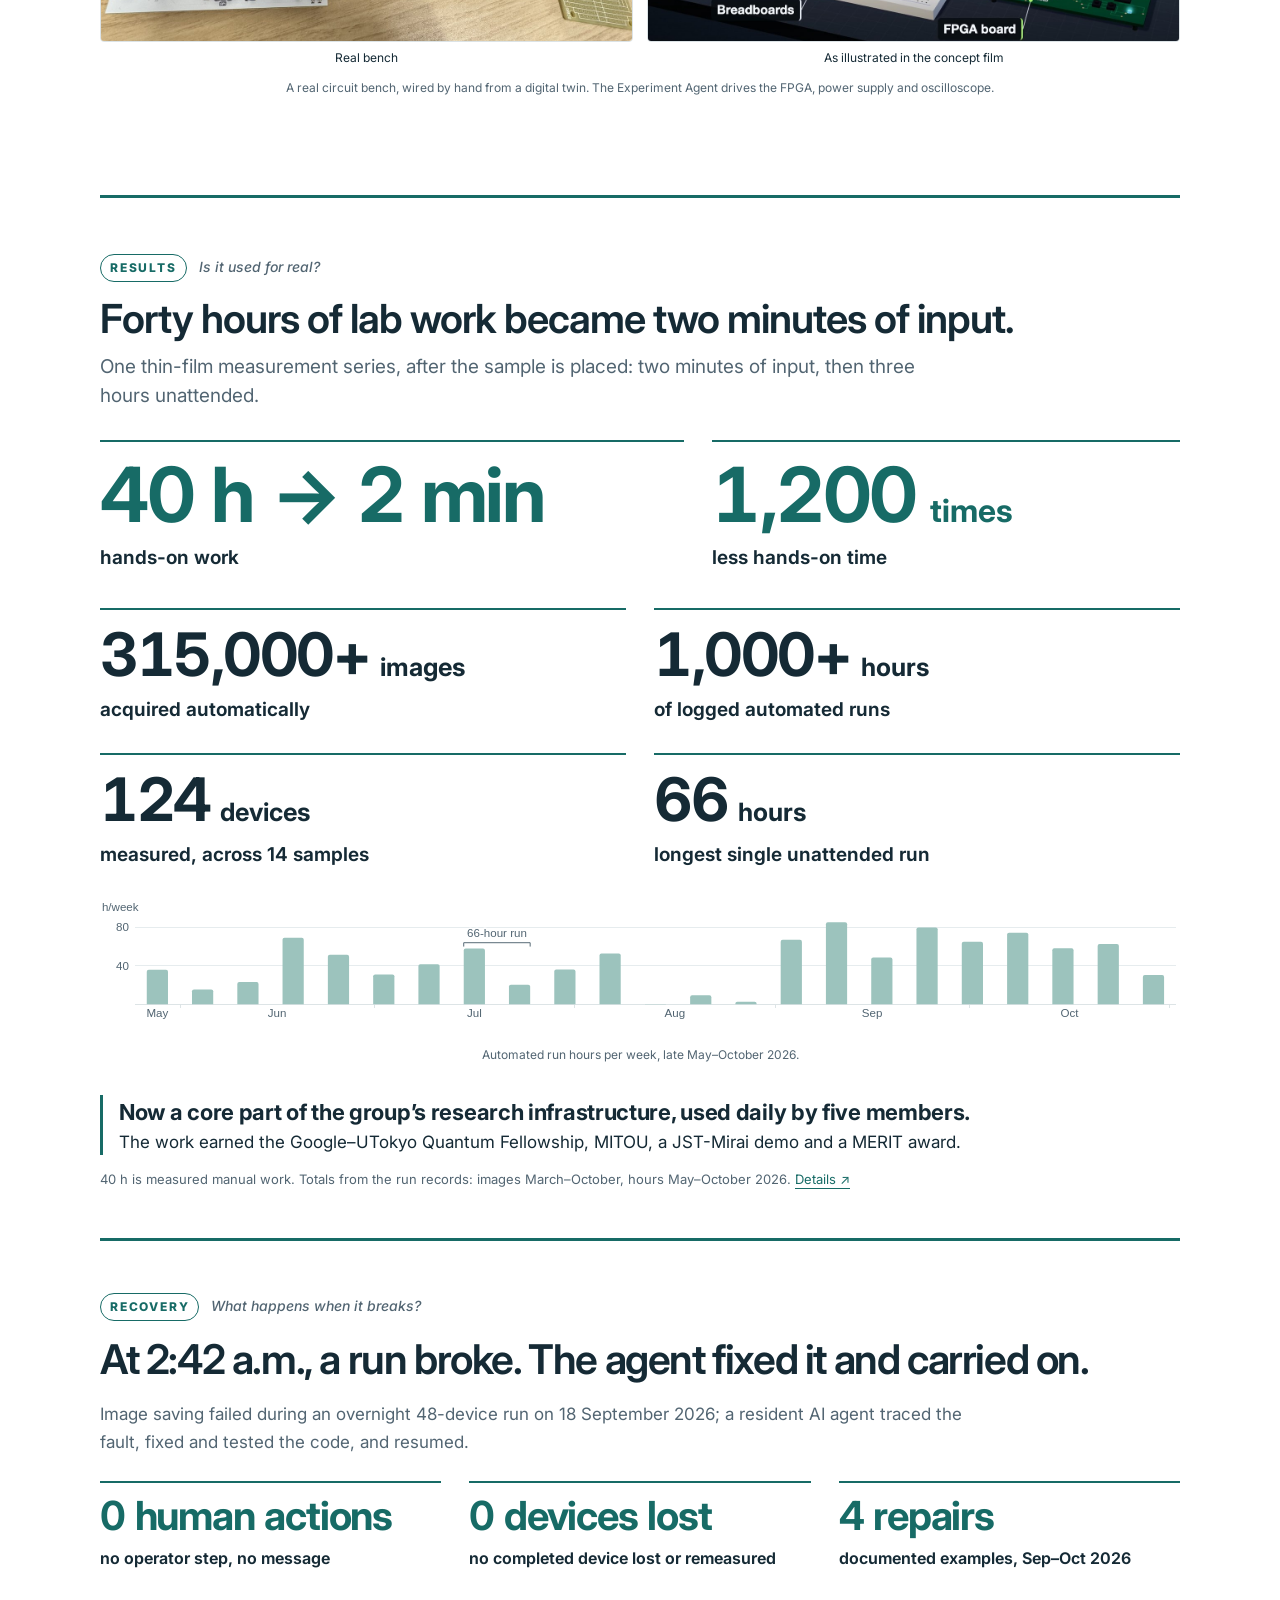
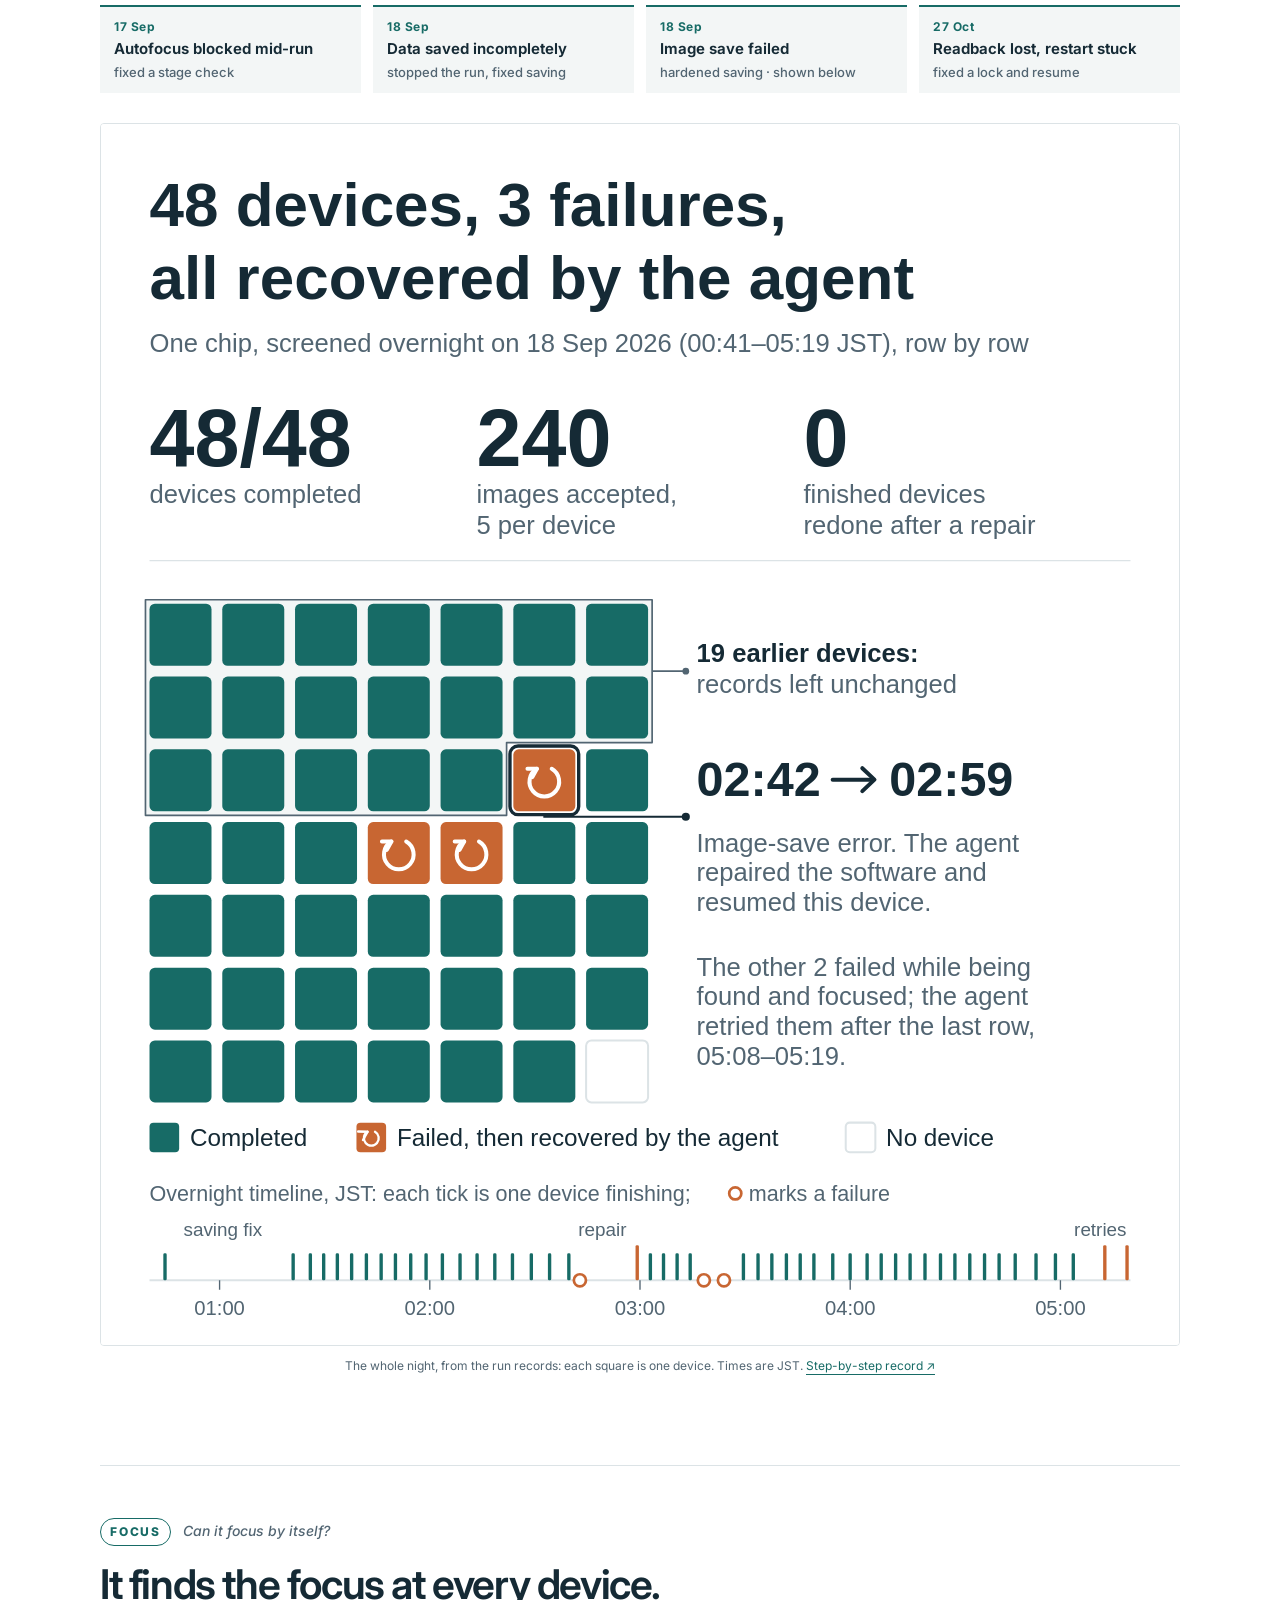
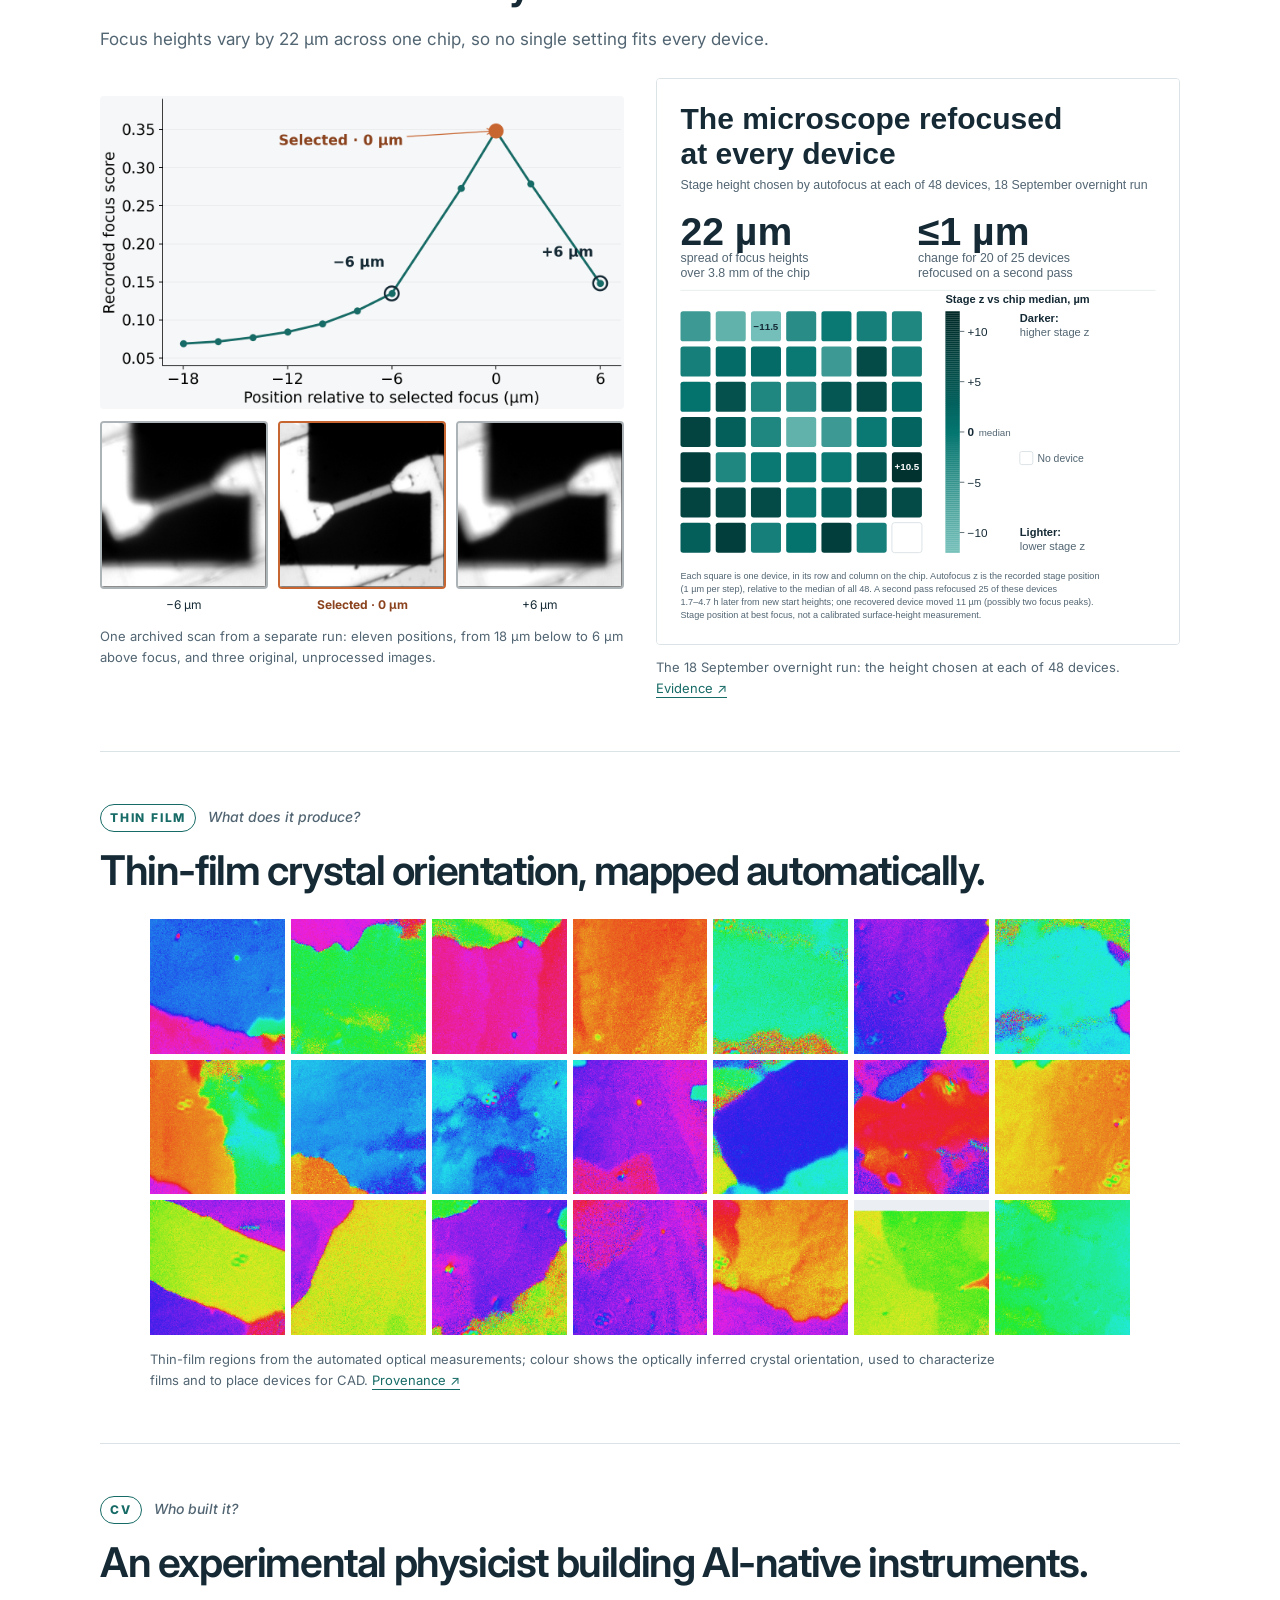
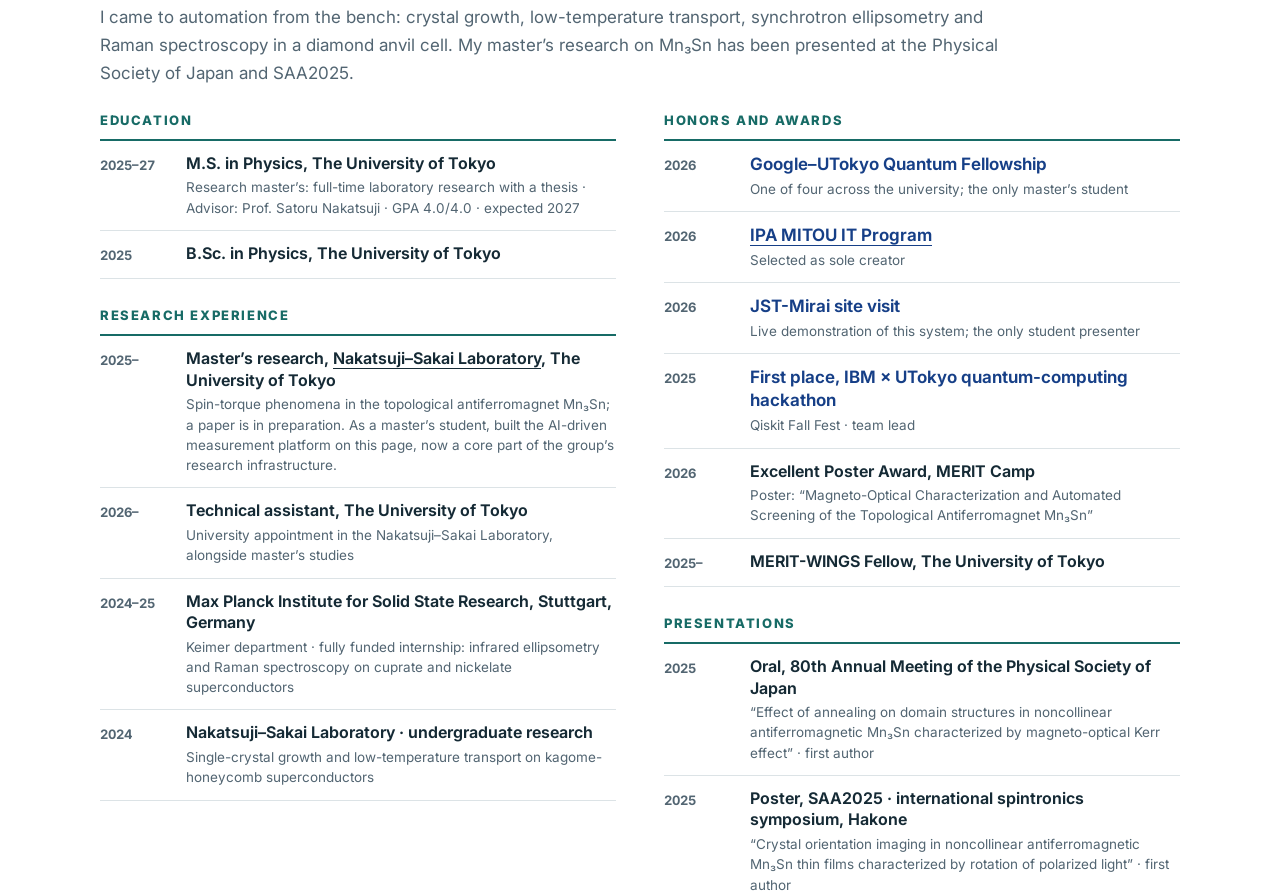
==== commit db085bbf: "Separate the assistant post from the system and state research results Describe the technical-assist" ====
--- a/index.html
+++ b/index.html
@@ -7,13 +7,13 @@
 <main class="shell" id="main">
 <section class="intro compact"><div class="identity"><div class="id-visuals"><img alt="Kaito Tomabechi" class="headshot" height="480" src="assets/kaito-tomabechi.jpg" width="480"/></div><p class="id-line"><span class="id-name">Kaito Tomabechi</span><span class="id-role">M.S. student in Physics · <a href="https://nakatsuji-lab.phys.s.u-tokyo.ac.jp/">Nakatsuji–Sakai Laboratory</a> · The University of Tokyo</span></p></div><h1>AI-agent-driven physics experiments</h1><p class="lead">Magneto-optical imaging, circuit testing and electrical measurement — run by LLM agents that fix failures mid-run.</p><ul class="honors chips"><li><strong>Google–UTokyo Quantum Fellow</strong><span>1 of 4 at UTokyo</span></li><li><strong>Max Planck Institute, Germany</strong><span>intern</span></li><li><a href="https://www.ipa.go.jp/jinzai/mitou/it/2026/gaiyou-tk-3.html"><strong>IPA MITOU IT 2026</strong><span>sole creator ↗</span></a></li><li><strong>JST-Mirai site visit</strong><span>only student presenter</span></li></ul><nav aria-label="Links" class="link-buttons"><a href="mailto:kaito-tomabechi501665@g.ecc.u-tokyo.ac.jp">✉ Email</a><a href="https://www.ipa.go.jp/jinzai/mitou/it/2026/gaiyou-tk-3.html">MITOU project ↗</a><a href="https://nakatsuji-lab.phys.s.u-tokyo.ac.jp/">Lab website ↗</a></nav></section>
 <section class="hero" id="recording"><p class="eyebrow film-step">1 / How it works · 3D concept</p><figure><div class="media-player"><video aria-label="97-second 3D concept: AI orchestration of a MOKE microscope with unattended software repair, then two other use cases run by the same AI layer, circuit design and test and high-frequency electrical measurement, with music and sound effects" controls="" height="1080" data-headlines='[[0,"01 · One objective: light down, reflection up"],[4.5,"01 · An AI orchestrator coordinates every actuator"],[9,"02 · Polarizer and analyzer angles, set by software"],[17.5,"03 · The stage moves the whole optical head"],[25,"03 · A step fails → the LLM patches it and resumes"],[40.5,"04 · Field along the sample normal, reversed by software"],[46.5,"05 · AI orchestrates the whole run"],[52.9,"Other use cases · The same AI layer runs other instrument systems"],[55.4,"Use case 1 · Circuit design & test"],[71.8,"Use case 2 · High-frequency electrical measurement"],[89.2,"Summary · One AI layer across instrument systems"]]' id="concept-video" muted="" playsinline="" poster="assets/moke-concept-poster-v7.png" preload="none" width="1920"><source src="assets/moke-concept-v7.mp4" type="video/mp4"/><a href="assets/moke-concept-v7.mp4">Open video</a></video><button aria-label="Play 97-second concept video with sound" class="poster-play" hidden="" type="button"><img alt="" height="1080" src="assets/moke-concept-poster-v7.png" width="1920"/><span class="play-label">▶ Play video · sound on</span></button><button class="sound-toggle" data-video="concept-video" hidden="" type="button">🔈 Sound on</button><div class="film-end" hidden=""><p>That was the concept. Next, the real system:</p><a href="#real-operation">Watch real operation →</a><button class="film-replay" type="button">↺ Replay</button></div></div><p aria-hidden="true" class="now-playing" data-video="concept-video"></p><figcaption><div class="caption-heading"><h2>The whole system in 97 seconds.</h2><span class="tag">3D concept · Tap “Sound on” for music</span></div><p>Illustration: AI agents coordinate exact measurement routines, repair the software when a step fails, and run other instrument systems the same way.</p></figcaption></figure><div aria-label="3D concept chapters" class="chapter-links"><button data-seek="0" data-video="concept-video">00:00 AI &amp; setup</button><button data-seek="9" data-video="concept-video">00:09 Polarization</button><button data-seek="17.5" data-video="concept-video">00:17 Stage &amp; focus</button><button data-seek="25" data-video="concept-video">00:25 Repair &amp; resume</button><button data-seek="40.5" data-video="concept-video">00:40 Field</button><button data-seek="46.5" data-video="concept-video">00:46 Whole run</button><button data-seek="52.9" data-video="concept-video">00:53 Other uses</button><button data-seek="70.8" data-video="concept-video">01:11 Electrical</button><button data-seek="88.6" data-video="concept-video">01:29 Summary</button></div><div class="video-rail"><figure class="rail-item" id="real-operation"><p class="eyebrow">2 / Real operation · recorded</p><div class="media-player"><video aria-label="57-second edited video: screen recording of the real microscope at 3 to 8 times speed, as software focuses and images two example devices from one run, including MOKE difference images; then a separate archived autofocus run, a field-step illustration, and results from other runs. Music, no speech." controls="" height="1080" id="overview-video" muted="" playsinline="" poster="assets/real-operation-poster.jpg?v=2" preload="metadata" width="1920"><source src="assets/real-operation.mp4?v=2" type="video/mp4"/><track kind="captions" label="English" src="assets/real-operation-en.vtt?v=2" srclang="en"/><track kind="chapters" label="Chapters" src="assets/real-operation-chapters.vtt?v=2" srclang="en"/><a href="assets/real-operation.mp4">Open video</a></video><button aria-label="Play the 57-second recorded operation video with music" class="poster-play" hidden="" type="button"><img alt="" height="1080" src="assets/real-operation-poster.jpg?v=2" width="1920"/><span class="play-label">▶ Play · 57 s</span></button><button class="sound-toggle" data-video="overview-video" hidden="" type="button">🔈 Sound on</button><div class="film-end" hidden=""><p>That was the real system.</p><a href="#impact">See the results ↓</a><button class="film-replay" type="button">↺ Replay</button></div></div><figcaption><h3>The real microscope at work.</h3><span class="tag">Recorded · with music</span><p>On the real instrument, the software finds each device, centres and focuses it, and takes the MOKE images on its own.</p></figcaption><div aria-label="Recorded operation chapters" class="chapter-links compact"><button data-seek="0" data-video="overview-video">00:00 Device 1</button><button data-seek="12.37" data-video="overview-video">00:12 Device 2</button><button data-seek="27.57" data-video="overview-video">00:27 Autofocus</button><button data-seek="37.37" data-video="overview-video">00:37 Field steps</button><button data-seek="46.77" data-video="overview-video">00:46 Results</button></div></figure><figure class="rail-item" id="cad-output"><p class="eyebrow">3 / Design output · AutoCAD</p><div class="media-player"><video aria-label="Automated CAD generation across 60 cells, with background music" controls="" height="1080" id="cad-video" loop="" muted="" playsinline="" poster="assets/autocad-automation-poster-v7.png" preload="metadata" width="1920"><source src="assets/autocad-automation-momentum-v7.mp4" type="video/mp4"/><a href="assets/autocad-automation-momentum-v7.mp4">Open video</a></video><button aria-label="Play the 26-second automated CAD output video with music" class="poster-play" hidden="" type="button"><img alt="" height="1080" src="assets/autocad-automation-poster-v7.png" width="1920"/><span class="play-label">▶ Play · 26 s · music</span></button><button class="sound-toggle" data-video="cad-video" hidden="" type="button">🔈 Sound on</button></div><figcaption><h3>From analysis to a drawing.</h3><span class="tag">AutoCAD · with music</span><p>Analysis results become a finished layout automatically: devices and electrodes for 60 cells (demonstration layout).</p></figcaption></figure></div></section>
-<section aria-labelledby="system-title" class="chapter system" id="system"><div class="section-head"><p class="eyebrow sec"><span class="sec-name">System</span><span class="sec-q">What is it, inside?</span></p><h2 id="system-title">Algorithms measure. Agents respond.</h2></div><div class="abstract"><p class="eyebrow">Abstract</p><ul class="abstract-list"><li><strong>Agents act through an exact pipeline</strong> — flexible, yet precise.</li><li><strong>It fixes its own code mid-run</strong> — 4 documented examples.</li><li><strong>Built for any LabVIEW or Python instrument</strong> — 9 instruments so far.</li><li><strong>Results carry into design</strong> — analysis drives the layout.</li></ul><p class="abstract-text">I built an AI-native control system for physics experiments: LLM agents decide what to do, and exact algorithmic pipelines carry it out. On a real MOKE microscope it measures unattended, fixes its own code mid-run and turns results into device layouts, cutting 40 hours of hands-on work to 2 minutes of input. It has acquired 315,000+ images over 1,000+ hours of automated runs, is now a core part of the group’s research infrastructure, and already runs 9 instruments. Its exhaustive screening has produced several qualitatively new findings.</p></div><figure aria-label="System architecture: the researcher gives a goal; three AI agents act on the control PC, the measurement pipeline and the report; the pipeline drives the instrument through LabVIEW or Python" class="arch"><div class="arch-row"><p class="arch-label">Interface</p><div class="arch-body"><div class="arch-card wide"><svg aria-hidden="true" class="ico" fill="none" stroke="currentColor" stroke-linecap="round" stroke-linejoin="round" stroke-width="2" viewBox="0 0 24 24"><circle cx="12" cy="8" r="4"/><path d="M4 21c0-4.4 3.6-8 8-8s8 3.6 8 8"/></svg><p><strong>Researcher</strong><small>goal in your own words</small></p></div></div></div><div aria-hidden="true" class="arch-arrows one"><i></i></div><div class="arch-row"><p class="arch-label">AI agents<small>flexible</small></p><div class="arch-body arch-cols"><div class="arch-card"><svg aria-hidden="true" class="ico" fill="none" stroke="currentColor" stroke-linecap="round" stroke-linejoin="round" stroke-width="2" viewBox="0 0 24 24"><path d="M8 7l-5 5 5 5M16 7l5 5-5 5M14 4l-4 16"/></svg><p><strong>Development Agent</strong><small>writes and repairs code</small></p></div><div class="arch-card main"><svg aria-hidden="true" class="ico" fill="none" stroke="currentColor" stroke-linecap="round" stroke-linejoin="round" stroke-width="2" viewBox="0 0 24 24"><path d="M9 3h6M10 3v6l-5 9a2 2 0 0 0 2 3h10a2 2 0 0 0 2-3l-5-9V3"/></svg><p><strong>Experiment Agent</strong><small>plans and runs measurements</small></p></div><div class="arch-card"><svg aria-hidden="true" class="ico" fill="none" stroke="currentColor" stroke-linecap="round" stroke-linejoin="round" stroke-width="2" viewBox="0 0 24 24"><path d="M4 20V4M4 20h16M8 16v-5M12 16V8M16 16v-3"/></svg><p><strong>Analysis Agent</strong><small>analyses and reports</small></p></div></div></div><div aria-hidden="true" class="arch-arrows three"><i></i><i></i><i></i></div><div class="arch-row"><p class="arch-label">Acts on<small>exact</small></p><div class="arch-body arch-cols"><div class="arch-target"><svg aria-hidden="true" class="ico" fill="none" stroke="currentColor" stroke-linecap="round" stroke-linejoin="round" stroke-width="2" viewBox="0 0 24 24"><rect x="3" y="4" width="18" height="12" rx="2"/><path d="M8 20h8M12 16v4"/></svg><p><strong>Control PC</strong><small>measurement code</small></p></div><div class="arch-target main"><svg aria-hidden="true" class="ico" fill="none" stroke="currentColor" stroke-linecap="round" stroke-linejoin="round" stroke-width="2" viewBox="0 0 24 24"><circle cx="5" cy="12" r="2"/><circle cx="12" cy="12" r="2"/><circle cx="19" cy="12" r="2"/><path d="M7 12h3M14 12h3"/></svg><p><strong>Measurement pipeline</strong><small>via LabVIEW or Python</small></p></div><div class="arch-target"><svg aria-hidden="true" class="ico" fill="none" stroke="currentColor" stroke-linecap="round" stroke-linejoin="round" stroke-width="2" viewBox="0 0 24 24"><path d="M14 3H6a2 2 0 0 0-2 2v14a2 2 0 0 0 2 2h12a2 2 0 0 0 2-2V9z"/><path d="M14 3v6h6M8 13h8M8 17h5"/></svg><p><strong>Report</strong><small>read by the researcher</small></p></div></div></div><div aria-hidden="true" class="arch-arrows mid"><i></i></div><div class="stack-row s-inst"><p class="stack-label">Instrument</p><div class="stack-body gallery"><figure><img alt="MOKE microscope" height="480" loading="lazy" src="assets/arch-microscope.jpg" width="480"/><figcaption>MOKE microscope</figcaption></figure><figure class="added"><img alt="Motorized polarizer" height="480" loading="lazy" src="assets/arch-polarizer.jpg" width="480"/><figcaption>Motorized polarizers<em>added by me</em></figcaption></figure><figure class="added"><img alt="Motorized XYZ stage" height="480" loading="lazy" src="assets/arch-stage.jpg" width="480"/><figcaption>Motorized XYZ stage<em>added by me</em></figcaption></figure><figure><img alt="Field coil" height="480" loading="lazy" src="assets/arch-coil.jpg" width="480"/><figcaption>Field coil</figcaption></figure></div></div><p class="stack-note">Instrument images are 3D renders from the concept video.</p></figure><div class="built-claim"><h3>I built everything except the original microscope.</h3><p>The motorized stage and polarizers, the LabVIEW link, all software and agents, and every measurement and analysis here.</p></div><div class="design-note"><p class="eyebrow">The hardest design decision</p><p>The architecture itself: exact algorithms own every measurement step; resident LLM agents watch, diagnose, repair and decide what comes next. Agents act only through the pipeline, which enforces stage and current limits and a stop interface.</p></div></section>
+<section aria-labelledby="system-title" class="chapter system" id="system"><div class="section-head"><p class="eyebrow sec"><span class="sec-name">System</span><span class="sec-q">What is it, inside?</span></p><h2 id="system-title">Algorithms measure. Agents respond.</h2></div><div class="abstract"><p class="eyebrow">Abstract</p><ul class="abstract-list"><li><strong>Agents act through an exact pipeline</strong> — flexible, yet precise.</li><li><strong>It fixes its own code mid-run</strong> — 4 documented examples.</li><li><strong>Built for any LabVIEW or Python instrument</strong> — 9 instruments so far.</li><li><strong>Results carry into design</strong> — analysis drives the layout.</li></ul><p class="abstract-text">I built an AI-native control system for physics experiments: LLM agents decide what to do, and exact algorithmic pipelines carry it out. On a real MOKE microscope it measures unattended, fixes its own code mid-run and turns results into device layouts, cutting 40 hours of hands-on work to 2 minutes of input. It has acquired 315,000+ images over 1,000+ hours of automated runs, is now a core part of the group’s research infrastructure, and already runs 9 instruments. In my master’s research on spin-torque phenomena in the topological antiferromagnet Mn₃Sn, its exhaustive screening has produced several qualitatively new findings, and a paper is in preparation.</p></div><figure aria-label="System architecture: the researcher gives a goal; three AI agents act on the control PC, the measurement pipeline and the report; the pipeline drives the instrument through LabVIEW or Python" class="arch"><div class="arch-row"><p class="arch-label">Interface</p><div class="arch-body"><div class="arch-card wide"><svg aria-hidden="true" class="ico" fill="none" stroke="currentColor" stroke-linecap="round" stroke-linejoin="round" stroke-width="2" viewBox="0 0 24 24"><circle cx="12" cy="8" r="4"/><path d="M4 21c0-4.4 3.6-8 8-8s8 3.6 8 8"/></svg><p><strong>Researcher</strong><small>goal in your own words</small></p></div></div></div><div aria-hidden="true" class="arch-arrows one"><i></i></div><div class="arch-row"><p class="arch-label">AI agents<small>flexible</small></p><div class="arch-body arch-cols"><div class="arch-card"><svg aria-hidden="true" class="ico" fill="none" stroke="currentColor" stroke-linecap="round" stroke-linejoin="round" stroke-width="2" viewBox="0 0 24 24"><path d="M8 7l-5 5 5 5M16 7l5 5-5 5M14 4l-4 16"/></svg><p><strong>Development Agent</strong><small>writes and repairs code</small></p></div><div class="arch-card main"><svg aria-hidden="true" class="ico" fill="none" stroke="currentColor" stroke-linecap="round" stroke-linejoin="round" stroke-width="2" viewBox="0 0 24 24"><path d="M9 3h6M10 3v6l-5 9a2 2 0 0 0 2 3h10a2 2 0 0 0 2-3l-5-9V3"/></svg><p><strong>Experiment Agent</strong><small>plans and runs measurements</small></p></div><div class="arch-card"><svg aria-hidden="true" class="ico" fill="none" stroke="currentColor" stroke-linecap="round" stroke-linejoin="round" stroke-width="2" viewBox="0 0 24 24"><path d="M4 20V4M4 20h16M8 16v-5M12 16V8M16 16v-3"/></svg><p><strong>Analysis Agent</strong><small>analyses and reports</small></p></div></div></div><div aria-hidden="true" class="arch-arrows three"><i></i><i></i><i></i></div><div class="arch-row"><p class="arch-label">Acts on<small>exact</small></p><div class="arch-body arch-cols"><div class="arch-target"><svg aria-hidden="true" class="ico" fill="none" stroke="currentColor" stroke-linecap="round" stroke-linejoin="round" stroke-width="2" viewBox="0 0 24 24"><rect x="3" y="4" width="18" height="12" rx="2"/><path d="M8 20h8M12 16v4"/></svg><p><strong>Control PC</strong><small>measurement code</small></p></div><div class="arch-target main"><svg aria-hidden="true" class="ico" fill="none" stroke="currentColor" stroke-linecap="round" stroke-linejoin="round" stroke-width="2" viewBox="0 0 24 24"><circle cx="5" cy="12" r="2"/><circle cx="12" cy="12" r="2"/><circle cx="19" cy="12" r="2"/><path d="M7 12h3M14 12h3"/></svg><p><strong>Measurement pipeline</strong><small>via LabVIEW or Python</small></p></div><div class="arch-target"><svg aria-hidden="true" class="ico" fill="none" stroke="currentColor" stroke-linecap="round" stroke-linejoin="round" stroke-width="2" viewBox="0 0 24 24"><path d="M14 3H6a2 2 0 0 0-2 2v14a2 2 0 0 0 2 2h12a2 2 0 0 0 2-2V9z"/><path d="M14 3v6h6M8 13h8M8 17h5"/></svg><p><strong>Report</strong><small>read by the researcher</small></p></div></div></div><div aria-hidden="true" class="arch-arrows mid"><i></i></div><div class="stack-row s-inst"><p class="stack-label">Instrument</p><div class="stack-body gallery"><figure><img alt="MOKE microscope" height="480" loading="lazy" src="assets/arch-microscope.jpg" width="480"/><figcaption>MOKE microscope</figcaption></figure><figure class="added"><img alt="Motorized polarizer" height="480" loading="lazy" src="assets/arch-polarizer.jpg" width="480"/><figcaption>Motorized polarizers<em>added by me</em></figcaption></figure><figure class="added"><img alt="Motorized XYZ stage" height="480" loading="lazy" src="assets/arch-stage.jpg" width="480"/><figcaption>Motorized XYZ stage<em>added by me</em></figcaption></figure><figure><img alt="Field coil" height="480" loading="lazy" src="assets/arch-coil.jpg" width="480"/><figcaption>Field coil</figcaption></figure></div></div><p class="stack-note">Instrument images are 3D renders from the concept video.</p></figure><div class="built-claim"><h3>I built everything except the original microscope.</h3><p>The motorized stage and polarizers, the LabVIEW link, all software and agents, and every measurement and analysis here.</p></div><div class="design-note"><p class="eyebrow">The hardest design decision</p><p>The architecture itself: exact algorithms own every measurement step; resident LLM agents watch, diagnose, repair and decide what comes next. Agents act only through the pipeline, which enforces stage and current limits and a stop interface.</p></div></section>
 <section aria-labelledby="instruments-title" class="chapter instruments" id="instruments"><div class="section-head"><p class="eyebrow sec"><span class="sec-name">Instruments</span><span class="sec-q">Does it work beyond this microscope?</span></p><h2 id="instruments-title">Built for any LabVIEW or Python instrument.</h2><p>Beyond optics, the same agents have run circuit design and testing and high-frequency electrical measurement.</p></div><div class="instrument-table" role="table" aria-label="Instruments the agents have operated"><div class="inst-col" role="rowgroup"><p class="inst-head" role="row">Optical measurement</p><ul><li><svg aria-hidden="true" class="inst-ico" fill="none" stroke="currentColor" stroke-linecap="round" stroke-linejoin="round" stroke-width="1.8" viewBox="0 0 24 24"><rect x="3" y="7" width="18" height="13" rx="2"/><circle cx="12" cy="13.5" r="3.6"/><path d="M8.5 7l1.5-3h4l1.5 3"/></svg><span>Camera</span></li><li><svg aria-hidden="true" class="inst-ico" fill="none" stroke="currentColor" stroke-linecap="round" stroke-linejoin="round" stroke-width="1.8" viewBox="0 0 24 24"><circle cx="12" cy="12" r="8.5"/><path d="M12 3.5v17"/><path d="M17.5 5.5l1.8-1.8M19.3 3.7v2.6M19.3 3.7h-2.6"/></svg><span>Motorized polarizers</span></li><li><svg aria-hidden="true" class="inst-ico" fill="none" stroke="currentColor" stroke-linecap="round" stroke-linejoin="round" stroke-width="1.8" viewBox="0 0 24 24"><path d="M5 19V6M5 19h13M5 19l7.5-7.5"/><path d="M3 8l2-2.5L7 8M16 17l2.5 2-2.5 2M10.5 11h2v2"/></svg><span>XYZ stage</span></li><li><svg aria-hidden="true" class="inst-ico" fill="none" stroke="currentColor" stroke-linecap="round" stroke-linejoin="round" stroke-width="1.8" viewBox="0 0 24 24"><path d="M5 3h5v9a2 2 0 0 0 4 0V3h5v9a7 7 0 0 1-14 0z"/><path d="M5 7h5M14 7h5"/></svg><span>Magnet</span></li></ul></div><div class="inst-col" role="rowgroup"><p class="inst-head" role="row">Circuits &amp; electrical</p><ul><li><svg aria-hidden="true" class="inst-ico" fill="none" stroke="currentColor" stroke-linecap="round" stroke-linejoin="round" stroke-width="1.8" viewBox="0 0 24 24"><rect x="3" y="5" width="18" height="14" rx="2"/><path d="M7 12h4M9 10v4M14 12h3"/></svg><span>DC power supply</span></li><li><svg aria-hidden="true" class="inst-ico" fill="none" stroke="currentColor" stroke-linecap="round" stroke-linejoin="round" stroke-width="1.8" viewBox="0 0 24 24"><path d="M2 17h5V7h6v10h9"/></svg><span>Pulse generator</span></li><li><svg aria-hidden="true" class="inst-ico" fill="none" stroke="currentColor" stroke-linecap="round" stroke-linejoin="round" stroke-width="1.8" viewBox="0 0 24 24"><rect x="5" y="2.5" width="14" height="19" rx="2"/><rect x="8" y="5.5" width="8" height="4.5" rx="1"/><circle cx="12" cy="16" r="2.6"/></svg><span>Multimeter</span></li><li><svg aria-hidden="true" class="inst-ico" fill="none" stroke="currentColor" stroke-linecap="round" stroke-linejoin="round" stroke-width="1.8" viewBox="0 0 24 24"><rect x="2" y="4" width="20" height="14" rx="2"/><path d="M5 12.5c1.5-5 3 5 4.5 0s3 5 4.5 0 3 5 4.5 0"/><path d="M8 21h8"/></svg><span>Oscilloscope</span></li><li><svg aria-hidden="true" class="inst-ico" fill="none" stroke="currentColor" stroke-linecap="round" stroke-linejoin="round" stroke-width="1.8" viewBox="0 0 24 24"><rect x="6.5" y="6.5" width="11" height="11" rx="1.5"/><path d="M9.5 3v3.5M12 3v3.5M14.5 3v3.5M9.5 17.5V21M12 17.5V21M14.5 17.5V21M3 9.5h3.5M3 12h3.5M3 14.5h3.5M17.5 9.5H21M17.5 12H21M17.5 14.5H21"/></svg><span>FPGA</span></li></ul></div></div><p class="fine">Instruments the agents have operated in real runs, as of October 2026.</p><figure class="data-figure bench-pair"><div class="bench-images"><figure><img alt="Real circuit bench: an FPGA development board connected by jumper wires to a hand-wired breadboard circuit" height="720" loading="lazy" src="assets/circuit-bench.jpg" width="1280"/><figcaption>Real bench</figcaption></figure><figure><img alt="Illustration from the concept film: DC supply, oscilloscope, breadboards and FPGA board" height="720" loading="lazy" src="assets/circuit-bench-twin.jpg" width="1280"/><figcaption>As illustrated in the concept film</figcaption></figure></div><figcaption>A real circuit bench, wired by hand from a digital twin. The Experiment Agent drives the FPGA, power supply and oscilloscope.</figcaption></figure></section>
-<section aria-labelledby="impact-title" class="impact" id="impact"><p class="eyebrow sec"><span class="sec-name">Results</span><span class="sec-q">Is it used for real?</span></p><h2 id="impact-title">Forty hours of lab work became two minutes of input.</h2><p class="impact-sub">One thin-film measurement series, after the sample is placed: two minutes of input, then three hours unattended.</p><div class="impact-pair"><div><strong>40 h → 2 min</strong><span>hands-on work</span></div><div><strong>1,200<small> times</small></strong><span>less hands-on time</span></div></div><div class="impact-totals"><div><strong>315,000+<small> images</small></strong><span>acquired automatically</span></div><div><strong>1,000+<small> hours</small></strong><span>of logged automated runs</span></div><div><strong>124<small> devices</small></strong><span>measured, across 14 samples</span></div><div><strong>66<small> hours</small></strong><span>longest single unattended run</span></div></div><figure class="data-figure weekly"><img alt="Bar chart of all logged automated run hours per week from late May to October 2026, about 1,013 hours in total: most weeks log 20 to 85 hours; the 66-hour unattended run spans the weeks of 13 and 20 July" height="140" src="assets/weekly-hours.svg" width="1120"/><figcaption>Automated run hours per week, late May–October 2026.</figcaption></figure><p class="real-use"><strong>Now a core part of the group’s research infrastructure, used daily by five members.</strong> The work earned the Google–UTokyo Quantum Fellowship, MITOU, a JST-Mirai demo, a MERIT award and a technical-assistant post; a paper on its findings is in preparation.</p><p class="impact-note">40 h is measured manual work. Totals from the run records: images March–October, hours May–October 2026. <a href="docs/evidence.html#impact">Details ↗</a></p></section>
+<section aria-labelledby="impact-title" class="impact" id="impact"><p class="eyebrow sec"><span class="sec-name">Results</span><span class="sec-q">Is it used for real?</span></p><h2 id="impact-title">Forty hours of lab work became two minutes of input.</h2><p class="impact-sub">One thin-film measurement series, after the sample is placed: two minutes of input, then three hours unattended.</p><div class="impact-pair"><div><strong>40 h → 2 min</strong><span>hands-on work</span></div><div><strong>1,200<small> times</small></strong><span>less hands-on time</span></div></div><div class="impact-totals"><div><strong>315,000+<small> images</small></strong><span>acquired automatically</span></div><div><strong>1,000+<small> hours</small></strong><span>of logged automated runs</span></div><div><strong>124<small> devices</small></strong><span>measured, across 14 samples</span></div><div><strong>66<small> hours</small></strong><span>longest single unattended run</span></div></div><figure class="data-figure weekly"><img alt="Bar chart of all logged automated run hours per week from late May to October 2026, about 1,013 hours in total: most weeks log 20 to 85 hours; the 66-hour unattended run spans the weeks of 13 and 20 July" height="140" src="assets/weekly-hours.svg" width="1120"/><figcaption>Automated run hours per week, late May–October 2026.</figcaption></figure><p class="real-use"><strong>Now a core part of the group’s research infrastructure, used daily by five members.</strong> The work earned the Google–UTokyo Quantum Fellowship, MITOU, a JST-Mirai demo and a MERIT award.</p><p class="impact-note">40 h is measured manual work. Totals from the run records: images March–October, hours May–October 2026. <a href="docs/evidence.html#impact">Details ↗</a></p></section>
 <section class="chapter recovery" id="recovery"><div class="section-head"><p class="eyebrow sec"><span class="sec-name">Recovery</span><span class="sec-q">What happens when it breaks?</span></p><h2>At 2:42 a.m., a run broke. The agent fixed it and carried on.</h2><p>Image saving failed during an overnight 48-device run on 18 September 2026; a resident AI agent traced the fault, fixed and tested the code, and resumed.</p></div><div class="recovery-numbers"><div><strong>0 human actions</strong><span>no operator step, no message</span></div><div><strong>0 devices lost</strong><span>no completed device lost or remeasured</span></div><div><strong>4 repairs</strong><span>documented examples, Sep–Oct 2026</span></div></div><ol class="repair-list" aria-label="Four documented repairs"><li><time>17 Sep</time>Autofocus blocked mid-run<span>fixed a stage check</span></li><li><time>18 Sep</time>Data saved incompletely<span>stopped the run, fixed saving</span></li><li><time>18 Sep</time>Image save failed<span>hardened saving · shown below</span></li><li><time>27 Oct</time>Readback lost, restart stuck<span>fixed a lock and resume</span></li></ol><figure class="data-figure"><picture><source media="(max-width: 700px)" srcset="assets/overnight-run-map-portrait.svg"/><img alt="Operations map of the overnight 18 September 2026 run: 48 of 48 devices completed, 240 images, three device failures each recovered by the agent, and no finished device redone" height="1134" src="assets/overnight-run-map.svg" width="2400"/></picture><figcaption>The whole night, from the run records: each square is one device. Times are JST. <a href="docs/evidence.html#recovery">Step-by-step record ↗</a></figcaption></figure></section>
 <section class="chapter" id="focus"><div class="section-head"><p class="eyebrow sec"><span class="sec-name">Focus</span><span class="sec-q">Can it focus by itself?</span></p><h2>It finds the focus at every device.</h2><p>Focus heights vary by 22 µm across one chip, so no single setting fits every device.</p></div><div class="focus-pair"><figure class="focus-scan"><img alt="Recorded scores at eleven focus positions, with the selected position at zero" class="focus-chart" height="774" loading="lazy" src="assets/focus-score.png" width="1296"/><div class="focus-images"><figure><img alt="Same device in the focus scan, six micrometres below the selected position" height="396" loading="lazy" src="assets/focus-scan-low.jpg" width="396"/><figcaption>−6 µm</figcaption></figure><figure class="chosen"><img alt="The same device at the selected focus position" height="396" loading="lazy" src="assets/focus-scan-best.jpg" width="396"/><figcaption>Selected · 0 µm</figcaption></figure><figure><img alt="Same device in the focus scan, six micrometres above the selected position" height="396" loading="lazy" src="assets/focus-scan-high.jpg" width="396"/><figcaption>+6 µm</figcaption></figure></div><figcaption>One archived scan from a separate run: eleven positions, from 18 µm below to 6 µm above focus, and three original, unprocessed images.</figcaption></figure><figure class="focus-night"><img alt="Autofocus height map for the 18 September overnight run: the stage height chosen at each of 48 devices spans 22 micrometres; 20 of 25 devices refocused on a second pass changed by 1 micrometre or less" height="1732" src="assets/focus-height-map.svg" width="1600"/><figcaption>The 18 September overnight run: the height chosen at each of 48 devices. <a href="docs/evidence.html#focus">Evidence ↗</a></figcaption></figure></div></section>
 <section class="chapter" id="results"><div class="section-head"><p class="eyebrow sec"><span class="sec-name">Thin film</span><span class="sec-q">What does it produce?</span></p><h2>Thin-film crystal orientation, mapped automatically.</h2></div><figure class="film-grid-figure"><div class="film-grid"><img alt="" height="360" loading="lazy" src="assets/film-orientation-01.png" width="360"/><img alt="" height="360" loading="lazy" src="assets/film-orientation-02.png" width="360"/><img alt="" height="360" loading="lazy" src="assets/film-orientation-03.png" width="360"/><img alt="" height="360" loading="lazy" src="assets/film-orientation-04.png" width="360"/><img alt="" height="360" loading="lazy" src="assets/film-orientation-05.png" width="360"/><img alt="" height="360" loading="lazy" src="assets/film-orientation-06.png" width="360"/><img alt="" height="360" loading="lazy" src="assets/film-orientation-07.png" width="360"/><img alt="" height="360" loading="lazy" src="assets/film-orientation-08.png" width="360"/><img alt="" height="360" loading="lazy" src="assets/film-orientation-09.png" width="360"/><img alt="" height="360" loading="lazy" src="assets/film-orientation-10.png" width="360"/><img alt="" height="360" loading="lazy" src="assets/film-orientation-11.png" width="360"/><img alt="" height="360" loading="lazy" src="assets/film-orientation-12.png" width="360"/><img alt="" height="360" loading="lazy" src="assets/film-orientation-13.png" width="360"/><img alt="" height="360" loading="lazy" src="assets/film-orientation-14.png" width="360"/><img alt="" height="360" loading="lazy" src="assets/film-orientation-15.png" width="360"/><img alt="" height="360" loading="lazy" src="assets/film-orientation-16.png" width="360"/><img alt="" height="360" loading="lazy" src="assets/film-orientation-17.png" width="360"/><img alt="" height="360" loading="lazy" src="assets/film-orientation-18.png" width="360"/><img alt="" height="360" loading="lazy" src="assets/film-orientation-19.png" width="360"/><img alt="" height="360" loading="lazy" src="assets/film-orientation-20.png" width="360"/><img alt="" height="360" loading="lazy" src="assets/film-orientation-21.png" width="360"/></div><figcaption>Thin-film regions from the automated optical measurements; colour shows the optically inferred crystal orientation, used to characterize films and to place devices for CAD. <a href="docs/media.html#film-orientation-crops">Provenance ↗</a></figcaption></figure></section>
-<section class="chapter cv-section" id="about"><div class="section-head"><p class="eyebrow sec"><span class="sec-name">CV</span><span class="sec-q">Who built it?</span></p><h2>An experimental physicist building AI-native instruments.</h2><p>I came to automation from the bench: crystal growth, low-temperature transport, synchrotron ellipsometry and Raman spectroscopy in a diamond anvil cell.</p></div><div class="cv"><div class="cv-col"><div class="cv-group"><h3>Education</h3><ol class="cv-rows"><li><span class="cv-date">2025–27</span><div><strong>M.S. in Physics, The University of Tokyo</strong><span>Research master’s: full-time laboratory research with a thesis · Advisor: Prof. Satoru Nakatsuji · GPA 4.0/4.0 · expected 2027</span></div></li><li><span class="cv-date">2025</span><div><strong>B.Sc. in Physics, The University of Tokyo</strong></div></li></ol></div><div class="cv-group"><h3>Research experience</h3><ol class="cv-rows"><li><span class="cv-date">2025–</span><div><strong>Master’s research, <a href="https://nakatsuji-lab.phys.s.u-tokyo.ac.jp/">Nakatsuji–Sakai Laboratory</a>, The University of Tokyo</strong><span>Spin-torque phenomena in the topological antiferromagnet Mn₃Sn. As a master’s student, built the AI-driven measurement platform on this page, now a core part of the group’s research infrastructure. The university also appointed me technical assistant for it in March 2026.</span></div></li><li><span class="cv-date">2024–25</span><div><strong>Max Planck Institute for Solid State Research, Stuttgart, Germany</strong><span>Keimer department · fully funded internship: infrared ellipsometry and Raman spectroscopy on cuprate and nickelate superconductors</span></div></li><li><span class="cv-date">2024</span><div><strong>Nakatsuji–Sakai Laboratory · undergraduate research</strong><span>Single-crystal growth and low-temperature transport on kagome-honeycomb superconductors</span></div></li></ol></div></div><div class="cv-col"><div class="cv-group"><h3>Honors and awards</h3><ol class="cv-rows"><li class="major"><span class="cv-date">2026</span><div><strong>Google–UTokyo Quantum Fellowship</strong><span>One of four across the university; the only master’s student</span></div></li><li class="major"><span class="cv-date">2026</span><div><strong><a href="https://www.ipa.go.jp/jinzai/mitou/it/2026/gaiyou-tk-3.html">IPA MITOU IT Program</a></strong><span>Selected as sole creator</span></div></li><li class="major"><span class="cv-date">2026</span><div><strong>JST-Mirai site visit</strong><span>Live demonstration of this system; the only student presenter</span></div></li><li class="major"><span class="cv-date">2025</span><div><strong>First place, IBM × UTokyo quantum-computing hackathon</strong><span>Qiskit Fall Fest · team lead</span></div></li><li><span class="cv-date">2026</span><div><strong>Excellent Poster Award, MERIT Camp</strong><span>Poster: “Magneto-Optical Characterization and Automated Screening of the Topological Antiferromagnet Mn₃Sn”</span></div></li><li><span class="cv-date">2025–</span><div><strong>MERIT-WINGS Fellow, The University of Tokyo</strong></div></li></ol></div><div class="cv-group"><h3>Presentations</h3><ol class="cv-rows"><li><span class="cv-date">2025</span><div><strong>Oral, 80th Annual Meeting of the Physical Society of Japan</strong><span>“Effect of annealing on domain structures in noncollinear antiferromagnetic Mn₃Sn characterized by magneto-optical Kerr effect” · first author</span></div></li><li><span class="cv-date">2025</span><div><strong>Poster, SAA2025 · international spintronics symposium, Hakone</strong><span>“Crystal orientation imaging in noncollinear antiferromagnetic Mn₃Sn thin films characterized by rotation of polarized light” · first author</span></div></li></ol></div></div></div></section>
+<section class="chapter cv-section" id="about"><div class="section-head"><p class="eyebrow sec"><span class="sec-name">CV</span><span class="sec-q">Who built it?</span></p><h2>An experimental physicist building AI-native instruments.</h2><p>I came to automation from the bench: crystal growth, low-temperature transport, synchrotron ellipsometry and Raman spectroscopy in a diamond anvil cell. My master’s research on Mn₃Sn has been presented at the Physical Society of Japan and SAA2025.</p></div><div class="cv"><div class="cv-col"><div class="cv-group"><h3>Education</h3><ol class="cv-rows"><li><span class="cv-date">2025–27</span><div><strong>M.S. in Physics, The University of Tokyo</strong><span>Research master’s: full-time laboratory research with a thesis · Advisor: Prof. Satoru Nakatsuji · GPA 4.0/4.0 · expected 2027</span></div></li><li><span class="cv-date">2025</span><div><strong>B.Sc. in Physics, The University of Tokyo</strong></div></li></ol></div><div class="cv-group"><h3>Research experience</h3><ol class="cv-rows"><li><span class="cv-date">2025–</span><div><strong>Master’s research, <a href="https://nakatsuji-lab.phys.s.u-tokyo.ac.jp/">Nakatsuji–Sakai Laboratory</a>, The University of Tokyo</strong><span>Spin-torque phenomena in the topological antiferromagnet Mn₃Sn; a paper is in preparation. As a master’s student, built the AI-driven measurement platform on this page, now a core part of the group’s research infrastructure.</span></div></li><li><span class="cv-date">2026–</span><div><strong>Technical assistant, The University of Tokyo</strong><span>University appointment in the Nakatsuji–Sakai Laboratory, alongside master’s studies</span></div></li><li><span class="cv-date">2024–25</span><div><strong>Max Planck Institute for Solid State Research, Stuttgart, Germany</strong><span>Keimer department · fully funded internship: infrared ellipsometry and Raman spectroscopy on cuprate and nickelate superconductors</span></div></li><li><span class="cv-date">2024</span><div><strong>Nakatsuji–Sakai Laboratory · undergraduate research</strong><span>Single-crystal growth and low-temperature transport on kagome-honeycomb superconductors</span></div></li></ol></div></div><div class="cv-col"><div class="cv-group"><h3>Honors and awards</h3><ol class="cv-rows"><li class="major"><span class="cv-date">2026</span><div><strong>Google–UTokyo Quantum Fellowship</strong><span>One of four across the university; the only master’s student</span></div></li><li class="major"><span class="cv-date">2026</span><div><strong><a href="https://www.ipa.go.jp/jinzai/mitou/it/2026/gaiyou-tk-3.html">IPA MITOU IT Program</a></strong><span>Selected as sole creator</span></div></li><li class="major"><span class="cv-date">2026</span><div><strong>JST-Mirai site visit</strong><span>Live demonstration of this system; the only student presenter</span></div></li><li class="major"><span class="cv-date">2025</span><div><strong>First place, IBM × UTokyo quantum-computing hackathon</strong><span>Qiskit Fall Fest · team lead</span></div></li><li><span class="cv-date">2026</span><div><strong>Excellent Poster Award, MERIT Camp</strong><span>Poster: “Magneto-Optical Characterization and Automated Screening of the Topological Antiferromagnet Mn₃Sn”</span></div></li><li><span class="cv-date">2025–</span><div><strong>MERIT-WINGS Fellow, The University of Tokyo</strong></div></li></ol></div><div class="cv-group"><h3>Presentations</h3><ol class="cv-rows"><li><span class="cv-date">2025</span><div><strong>Oral, 80th Annual Meeting of the Physical Society of Japan</strong><span>“Effect of annealing on domain structures in noncollinear antiferromagnetic Mn₃Sn characterized by magneto-optical Kerr effect” · first author</span></div></li><li><span class="cv-date">2025</span><div><strong>Poster, SAA2025 · international spintronics symposium, Hakone</strong><span>“Crystal orientation imaging in noncollinear antiferromagnetic Mn₃Sn thin films characterized by rotation of polarized light” · first author</span></div></li></ol></div></div></div></section>
 <section class="contact closing" id="contact"><p class="eyebrow sec"><span class="sec-name">Next</span><span class="sec-q">What next?</span></p><h2>Change what condensed&#8209;matter experiments can do.</h2><p>Next, I want to bring agentic experiments to quantum materials, where new behaviour often hides in a narrow window of samples and conditions, and to search that window far more thoroughly than a person can.</p><p class="ask">I am applying to PhD programs for Fall 2027.</p><p class="id-role">Kaito Tomabechi · M.S. student in Physics · <a href="https://nakatsuji-lab.phys.s.u-tokyo.ac.jp/">Nakatsuji–Sakai Laboratory</a> · The University of Tokyo</p><nav aria-label="Contact links" class="link-buttons"><a href="mailto:kaito-tomabechi501665@g.ecc.u-tokyo.ac.jp">✉ kaito-tomabechi501665@g.ecc.u-tokyo.ac.jp</a><a href="https://nakatsuji-lab.phys.s.u-tokyo.ac.jp/">Lab website ↗</a></nav></section>
 </main><footer class="shell footer"><p>Production systems, instrument adapters, prompts and research datasets remain private. No open-source license is granted with this portfolio.</p><p><a href="https://github.com/kaito-tomabechi/kaito-tomabechi.github.io">Repository overview ↗</a> · <a href="docs/media.html">Media provenance</a> · <a href="docs/evidence.html">Evidence &amp; scope</a></p></footer>
 </body></html>
